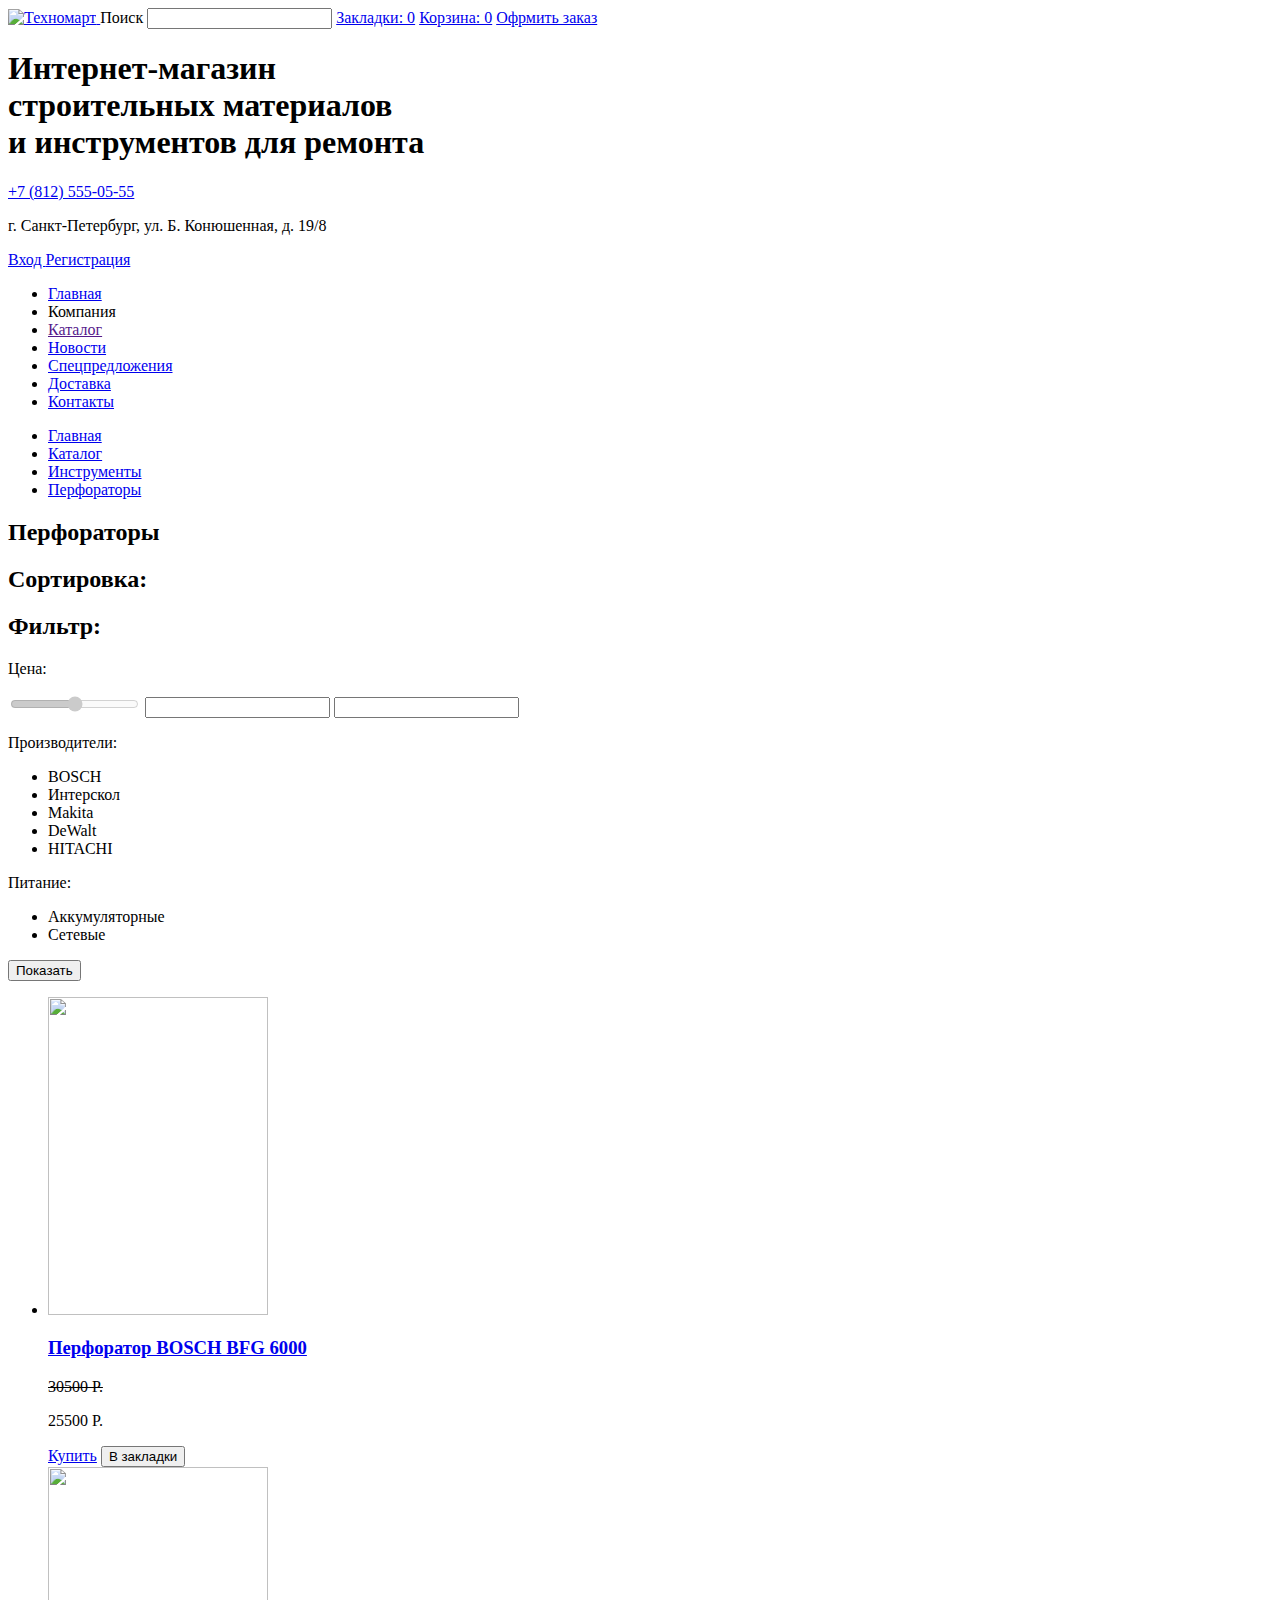
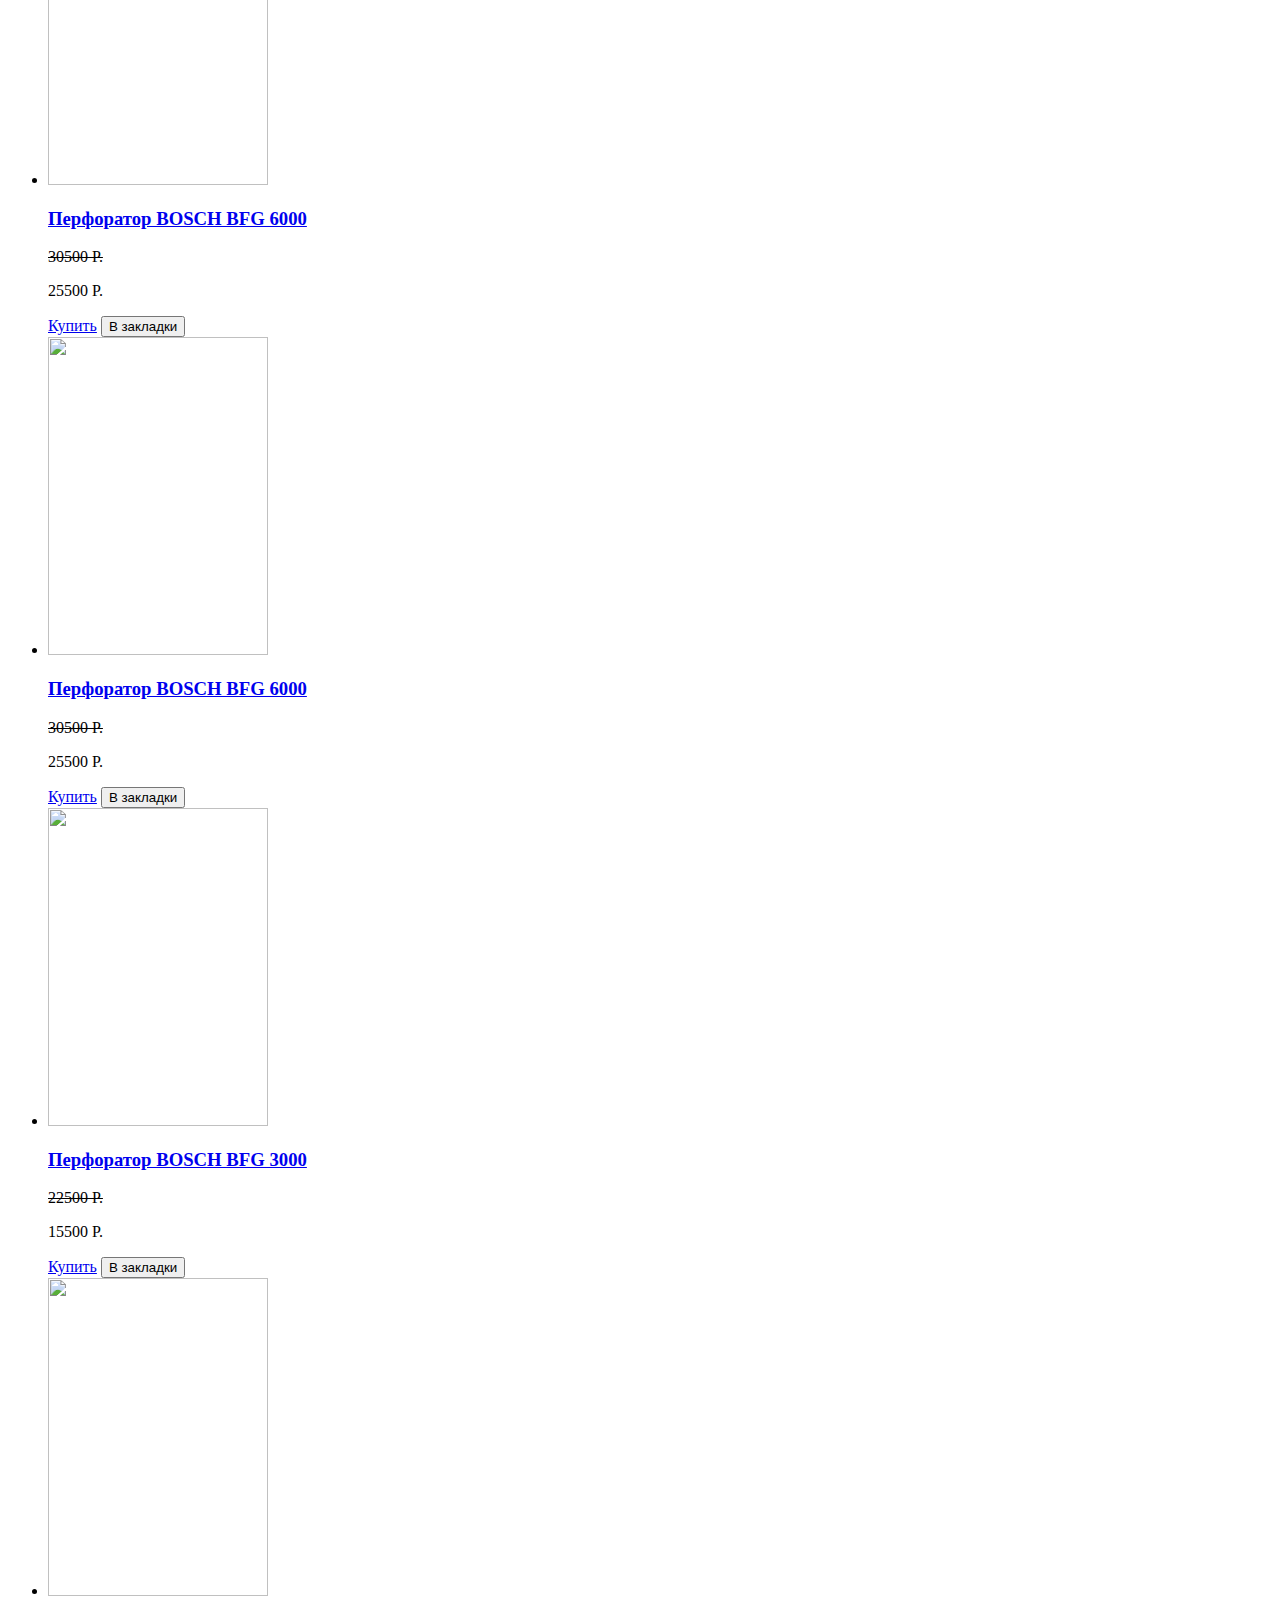
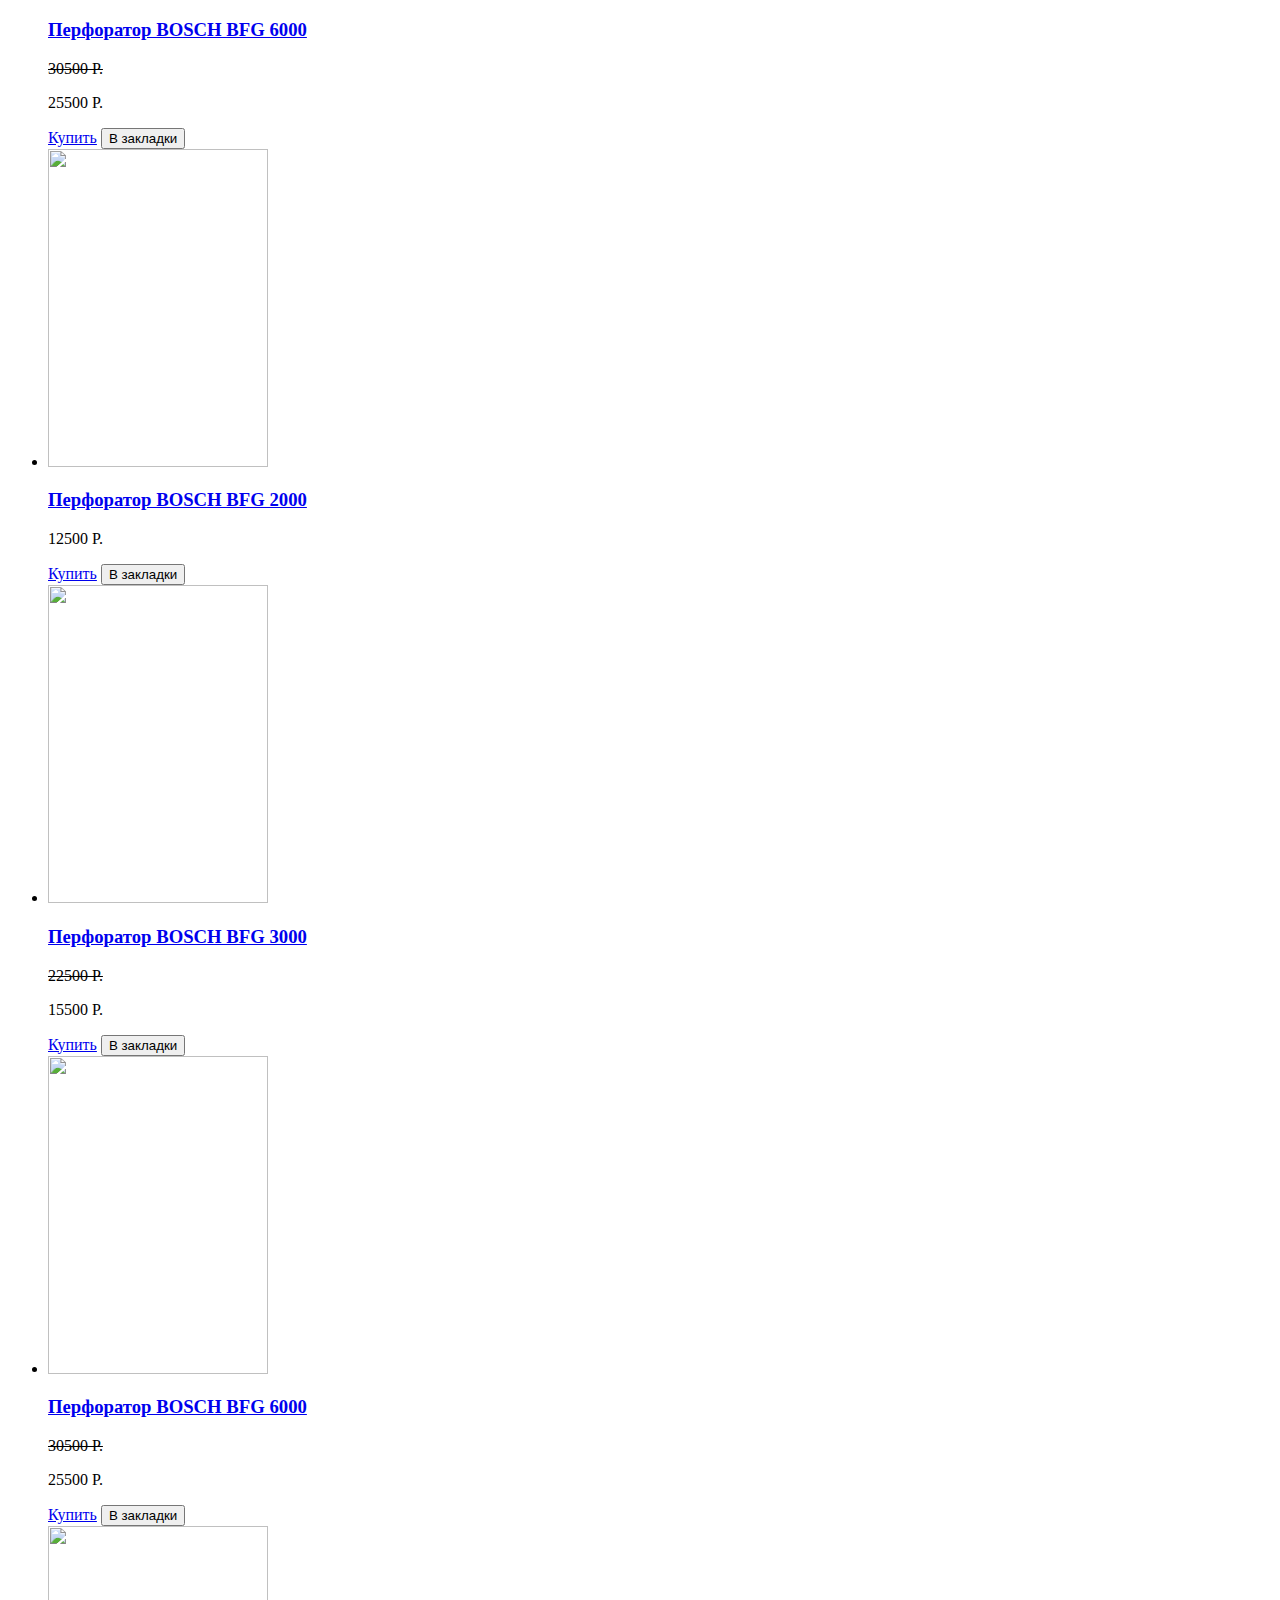
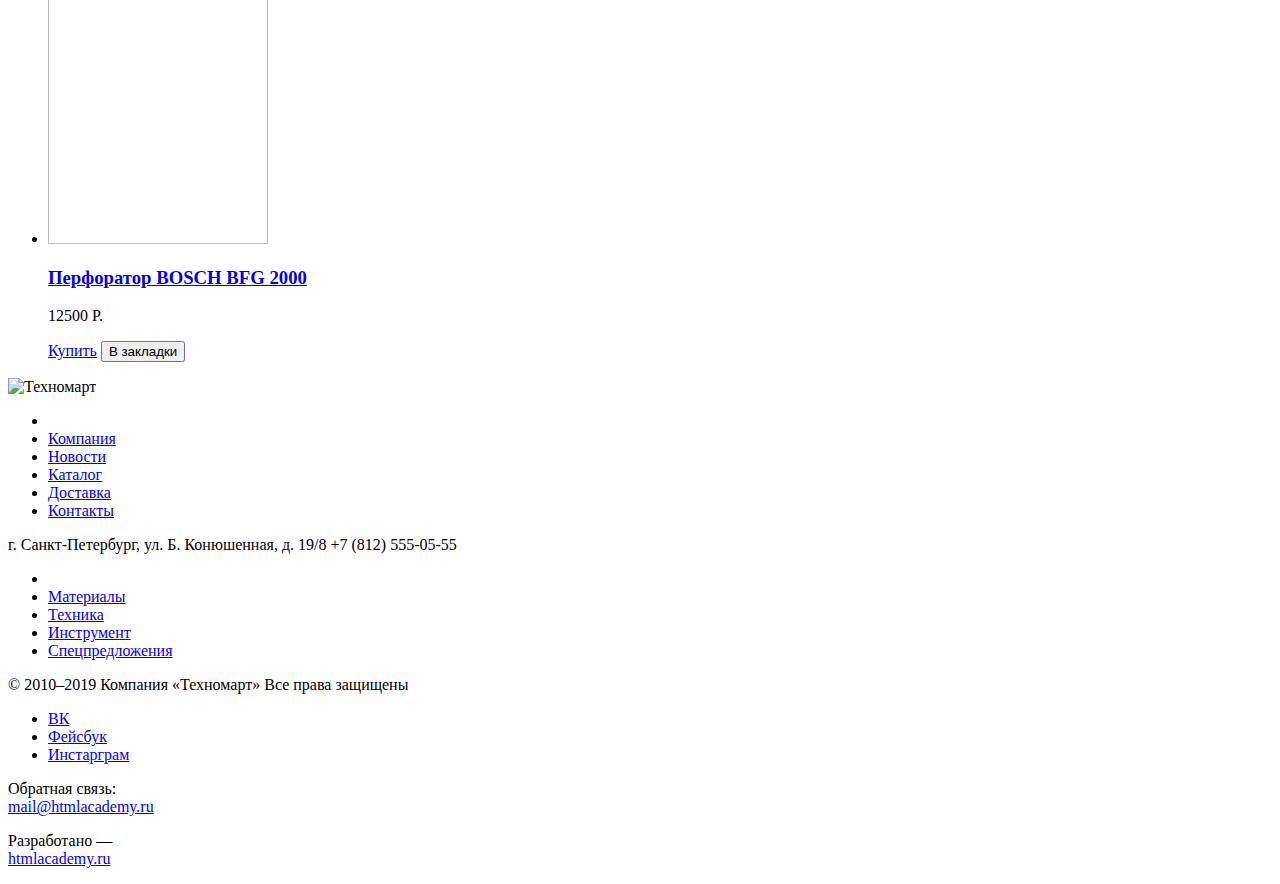
==== catalog.html @ bc6946d1 "Разметка+карта" ====
<!DOCTYPE html>
<html lang="ru">
<head>
  <meta charset="utf-8">
  <title>Техномарт</title>
</head>

<body>

<header>
  <div>
    <a href="index.html">
      <img src="" alt="Техномарт" width="220" height="47">
    </a>
    <label>
      <span>Поиск</span>
      <input type="search">
    </label>
    <a href="#nowhere">Закладки: 0</a>
    <a href="#nowhere">Корзина: 0</a>
    <a href="#nowhere">Офрмить заказ</a>
  </div>
  <div>
    <h1>Интернет-магазин <br>
      строительных материалов <br>
      и инструментов для ремонта</h1>
    <div>
      <a href="tel:+7(812)5550555">+7 (812) 555-05-55</a>
      <p>г. Санкт-Петербург, ул. Б. Конюшенная, д. 19/8</p>
    </div>
    <div>
      <a href="#nowhere"> Вход </a>
      <a href="#nowhere"> Регистрация </a>
    </div>
  </div>
  <nav>
    <ul>
      <li><a href="index.html"> Главная </a></li>
      <li><a> Компания </a></li>
      <li><a href=""> Каталог </a></li>
      <li><a href="#nowhere"> Новости </a></li>
      <li><a href="#nowhere"> Спецпредложения </a></li>
      <li><a href="#nowhere"> Доставка </a></li>
      <li><a href="#nowhere"> Контакты </a></li>
    </ul>
  </nav>
</header>

<main>
  <nav>
    <ul>
      <li><a href="index.html"> Главная </a></li> <!--значёк домика вместо слова главная-->
      <li><a href="index.html"> Каталог </a></li>
      <li><a href="index.html"> Инструменты </a></li>
      <li><a href="index.html"> Перфораторы </a></li>
    </ul>
  </nav>

  <div>
    <h2>Перфораторы</h2>
  </div>

</section>
  <h2>Сортировка:</h2>
</section>

</section>
  <h2>Фильтр:</h2>
    <p>Цена:</p>
    <div>
      <input type="range" disabled>
      <input type="text">
      <input type="text">
    </div>
    <p> Производители: </p>
    <ul>
      <li> BOSCH </li>
      <li> Интерскол </li>
      <li> Makita </li>
      <li> DeWalt </li>
      <li> HITACHI </li>
    </ul>

    <p> Питание: </p>
    <ul>
      <li> Аккумуляторные </li>
      <li> Сетевые </li>
    </ul>
    <button type="button">Показать</button>
</section>

  <section>
    <ul>
      <li>
        <article>
          <a href="#nowhere">
            <img src="" alt="" width="220" height="318">
          </a>
          <a href="#nowhere">
            <h3>Перфоратор BOSCH
              BFG 6000
            </h3>
          </a>
          <del>30500 Р.</del>
          <p>25500 Р.</p>
          <div>
            <a href="#nowhere">Купить</a>
            <button type="button">В закладки</button>
          </div>
        </article>
      </li>

      <li>
        <article>
          <a href="#nowhere">
            <img src="" alt="" width="220" height="318">
          </a>
          <a href="#nowhere">
            <h3>Перфоратор BOSCH
              BFG 6000
            </h3>
          </a>
          <del>30500 Р.</del>
          <p>25500 Р.</p>
          <div>
            <a href="#nowhere">Купить</a>
            <button type="button">В закладки</button>
          </div>
        </article>
      </li>

      <li>
        <article>
          <a href="#nowhere">
            <img src="" alt="" width="220" height="318">
          </a>
          <a href="#nowhere">
            <h3>Перфоратор BOSCH
              BFG 6000
            </h3>
          </a>
          <del>30500 Р.</del>
          <p>25500 Р.</p>
          <div>
            <a href="#nowhere">Купить</a>
            <button type="button">В закладки</button>
          </div>
        </article>
      </li>

      <li>
        <article>
          <a href="#nowhere">
            <img src="" alt="" width="220" height="318">
          </a>
          <a href="#nowhere">
            <h3>Перфоратор BOSCH
              BFG 3000
            </h3>
          </a>
          <del>22500 Р.</del>
          <p>15500 Р.</p>
          <div>
            <a href="#nowhere">Купить</a>
            <button type="button">В закладки</button>
          </div>
        </article>
      </li>

      <li>
        <article>
          <a href="#nowhere">
            <img src="" alt="" width="220" height="318">
          </a>
          <a href="#nowhere">
            <h3>Перфоратор BOSCH
              BFG 6000
            </h3>
          </a>
          <del>30500 Р.</del>
          <p>25500 Р.</p>
          <div>
            <a href="#nowhere">Купить</a>
            <button type="button">В закладки</button>
          </div>
        </article>
      </li>

      <li>
        <article>
          <a href="#nowhere">
            <img src="" alt="" width="220" height="318">
          </a>
          <a href="#nowhere">
            <h3>Перфоратор BOSCH
              BFG 2000
            </h3>
          </a>
          <del></del>
          <p>12500 Р.</p>
          <div>
            <a href="#nowhere">Купить</a>
            <button type="button">В закладки</button>
          </div>
        </article>
      </li>

      <li>
        <article>
          <a href="#nowhere">
            <img src="" alt="" width="220" height="318">
          </a>
          <a href="#nowhere">
            <h3>Перфоратор BOSCH
              BFG 3000
            </h3>
          </a>
          <del>22500 Р.</del>
          <p>15500 Р.</p>
          <div>
            <a href="#nowhere">Купить</a>
            <button type="button">В закладки</button>
          </div>
        </article>
      </li>

      <li>
        <article>
          <a href="#nowhere">
            <img src="" alt="" width="220" height="318">
          </a>
          <a href="#nowhere">
            <h3>Перфоратор BOSCH
              BFG 6000
            </h3>
          </a>
          <del>30500 Р.</del>
          <p>25500 Р.</p>
          <div>
            <a href="#nowhere">Купить</a>
            <button type="button">В закладки</button>
          </div>
        </article>
      </li>

      <li>
        <article>
          <a href="#nowhere">
            <img src="" alt="" width="220" height="318">
          </a>
          <a href="#nowhere">
            <h3>Перфоратор BOSCH
              BFG 2000
            </h3>
          </a>
          <del></del>
          <p>12500 Р.</p>
          <div>
            <a href="#nowhere">Купить</a>
            <button type="button">В закладки</button>
          </div>
        </article>
      </li>
    </ul>

</main>

<footer>
  <div>
    <div>
      <a>
        <img src="" alt="Техномарт" width="220" height="47">
      </a>
      <ul>
        <li>
          <li><a href="#nowhere"> Компания </a></li>
          <li><a href="#nowhere"> Новости </a></li>
          <li><a href="catalog.html"> Каталог </a></li>
          <li><a href="#nowhere"> Доставка </a></li>
          <li><a href="#nowhere"> Контакты </a></li>
        </li>
      </ul>
    </div>
    <div>
      <p>
        г. Санкт-Петербург, ул. Б. Конюшенная, д. 19/8
        +7 (812) 555-05-55
      </p>
      <ul>
        <li>
          <li><a href="#nowhere"> Материалы </a></li>
          <li><a href="#nowhere"> Техника </a></li>
          <li><a href="#nowhere"> Инструмент </a></li>
          <li><a href="#nowhere"> Спецпредложения </a></li>
        </li>
      </ul>
    </div>
  </div>
  <div>
    <p>
      © 2010–2019 Компания «Техномарт»
      Все права защищены
    </p>
    <ul>
      <li>
        <a href="#nowhere" aria-label="ВК"> ВК </a>
      </li>
      <li>
        <a href="#nowhere" aria-label="Фейсбук"> Фейсбук </a>
      </li>
      <li>
        <a href="#nowhere" aria-label="Инстарграм"> Инстарграм </a>
      </li>
    </ul>
    <p>
      Обратная связь:<br>
      <a href="mailto:mail@htmlacademy.ru"> mail@htmlacademy.ru</a>
    </p>
    <p>
      Разработано — <br>
      <a href="htmlacademy.ru"> htmlacademy.ru </a>
    </p>
  </div>
</footer>

</body>

</html>
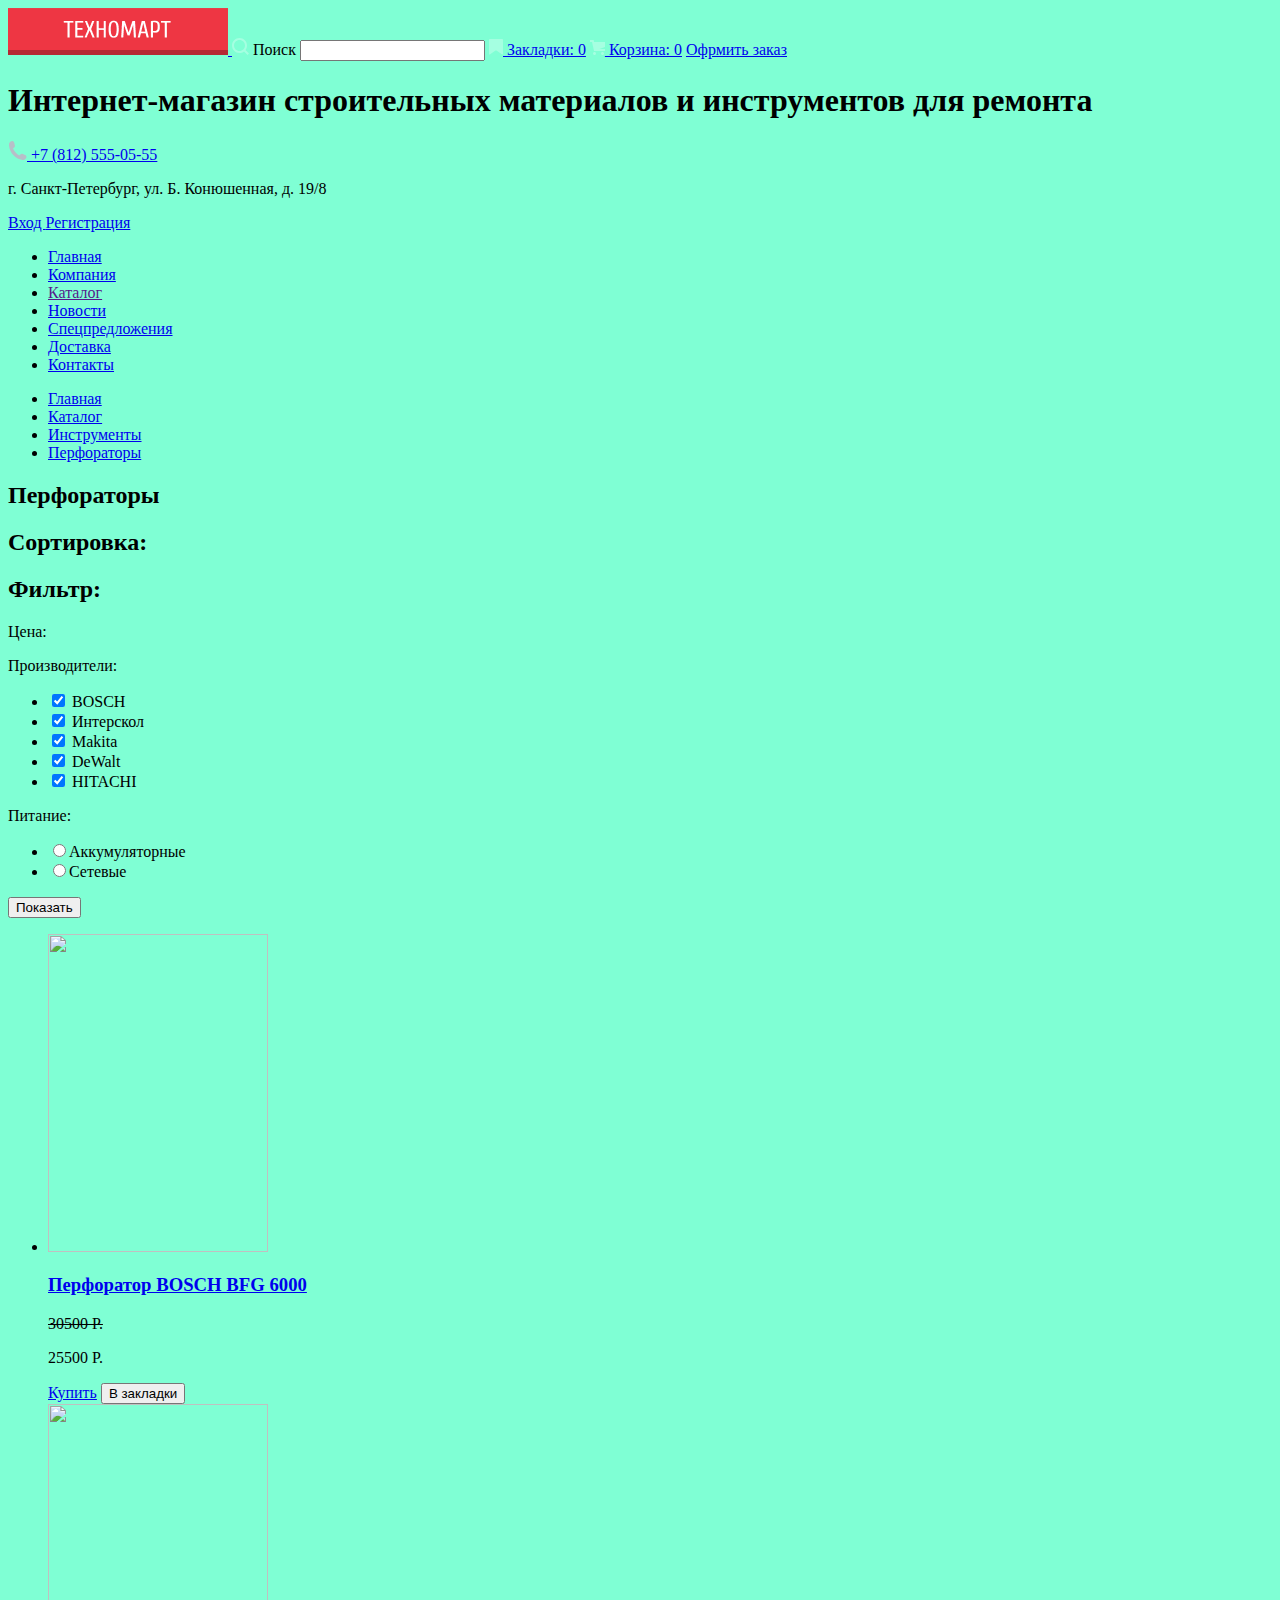
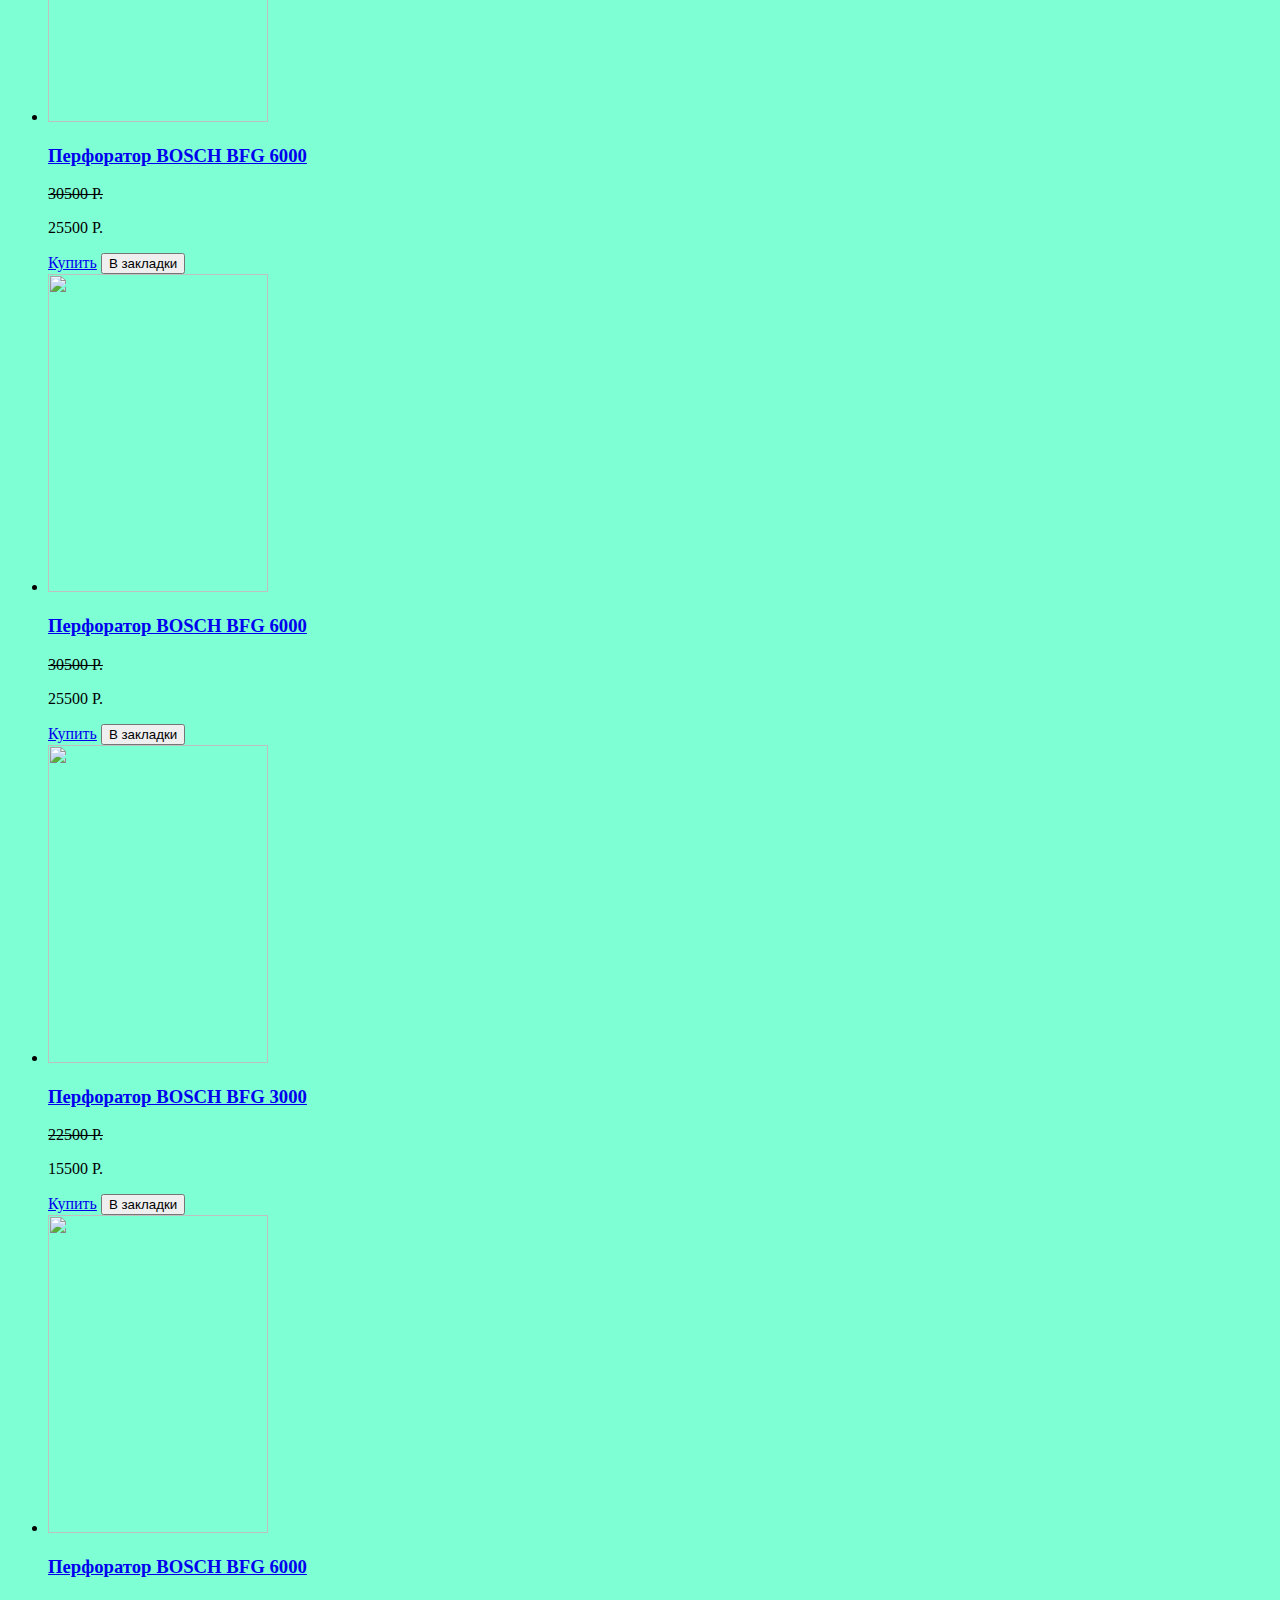
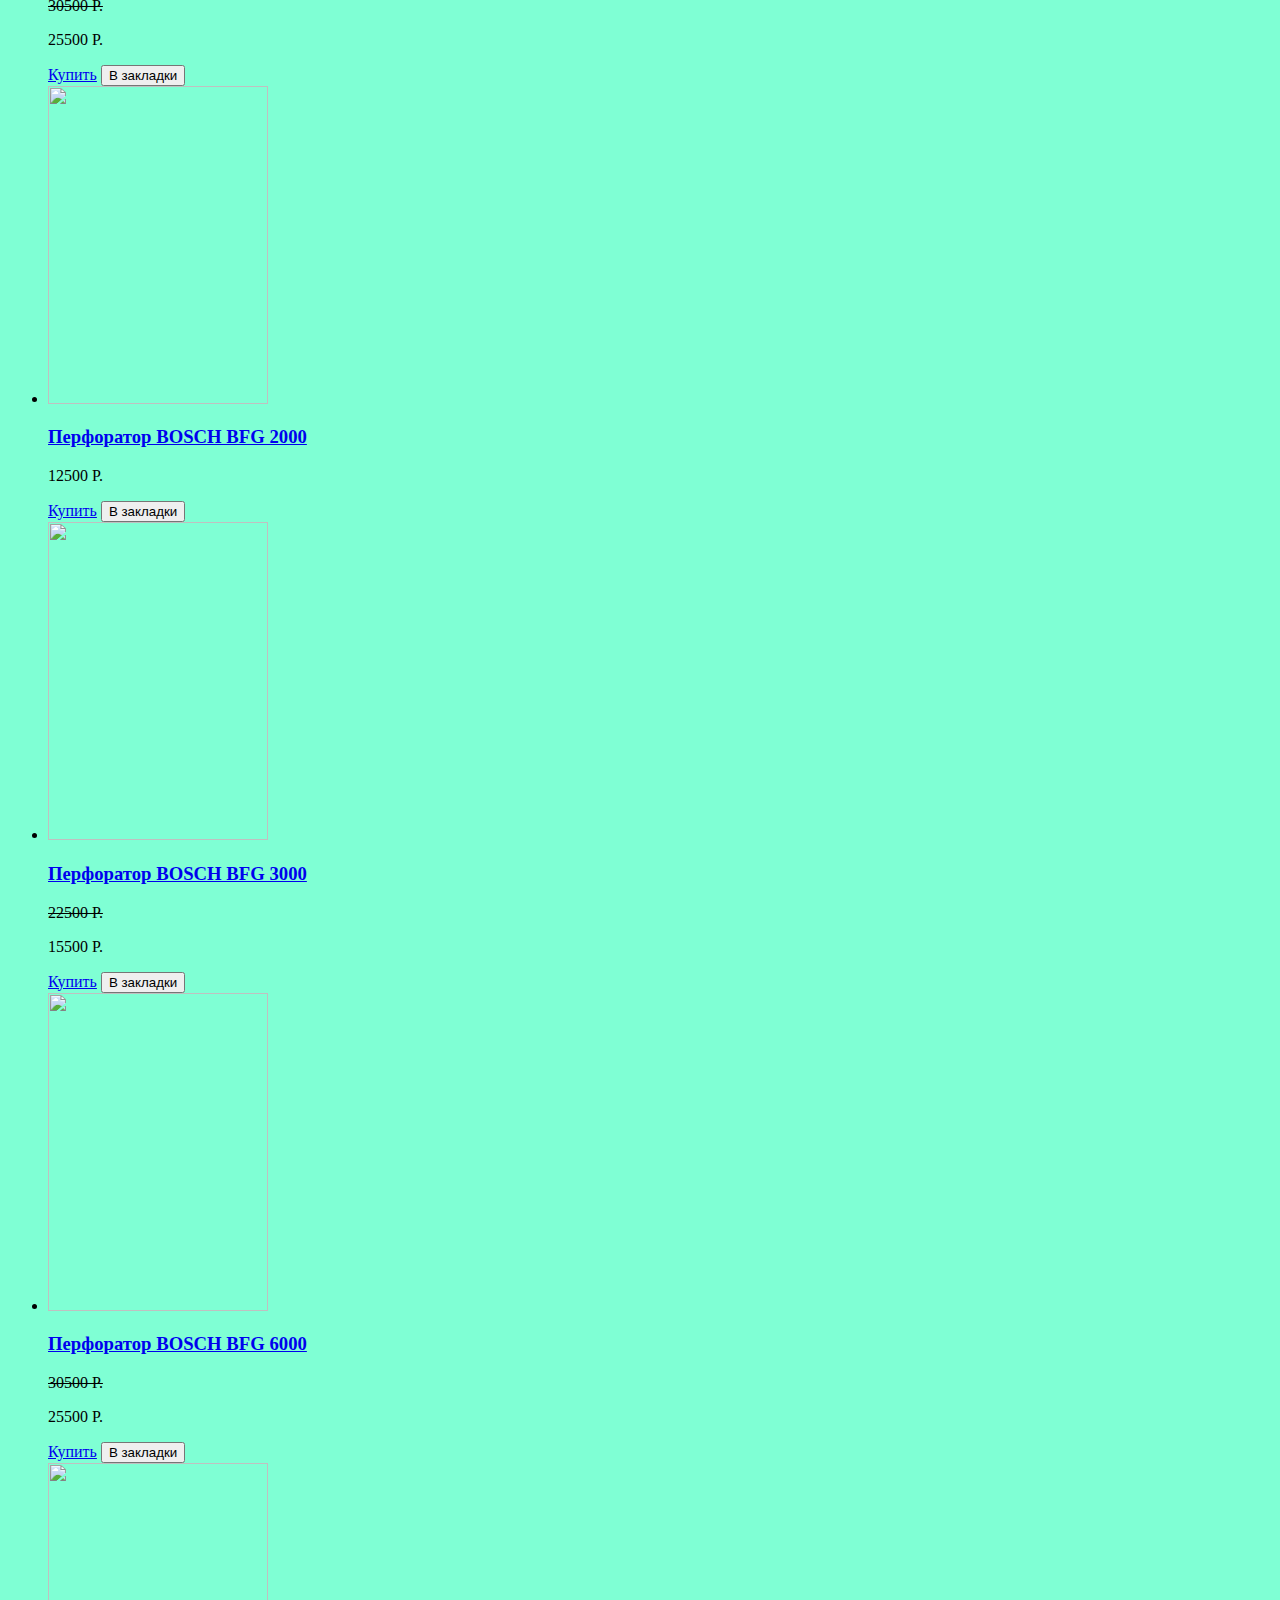
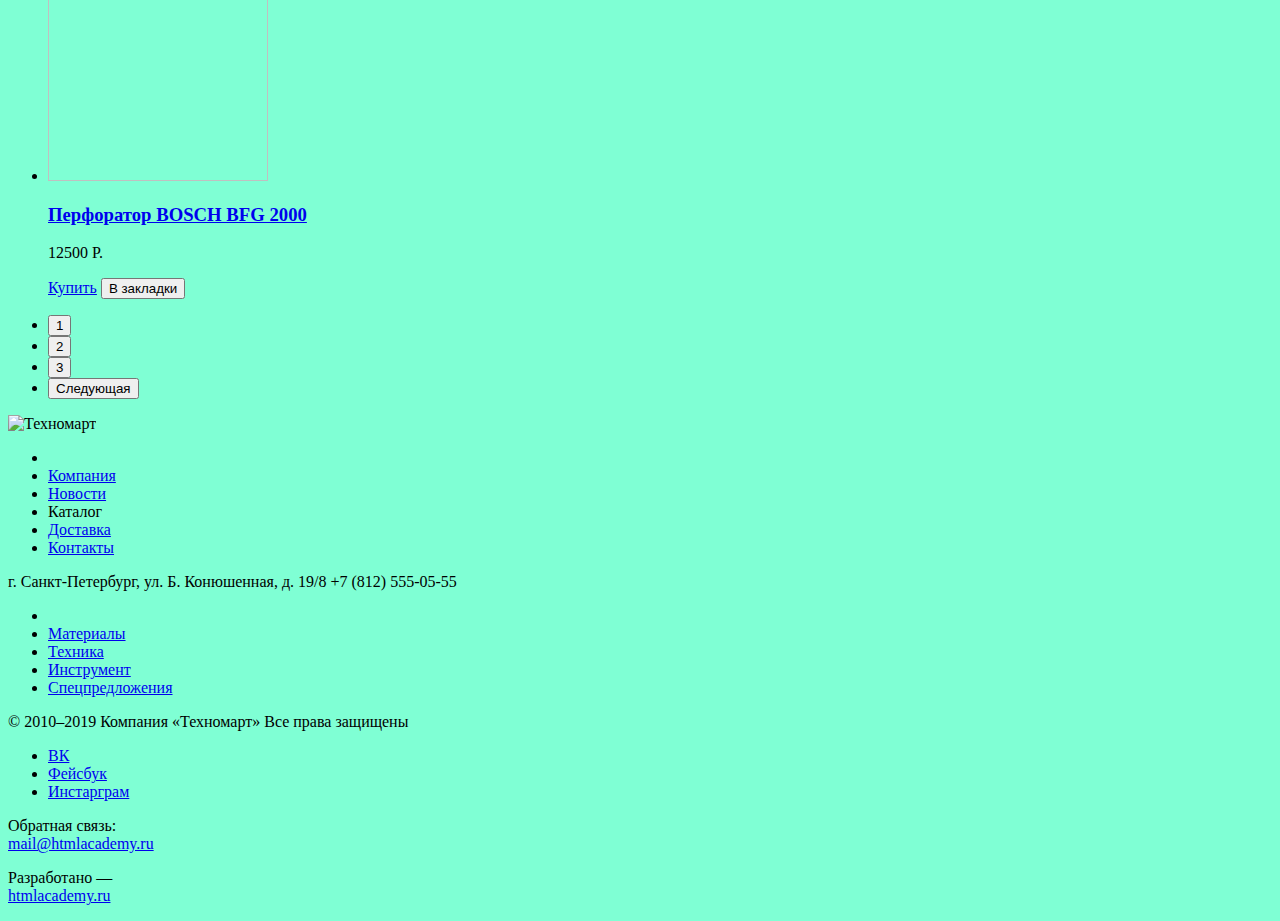
==== commit f759c818: "Главная картинки" ====
--- a/catalog.html
+++ b/catalog.html
@@ -5,43 +5,45 @@
   <title>Техномарт</title>
 </head>
 
-<body>
+<body style="background: aquamarine">
 
 <header>
   <div>
     <a href="index.html">
-      <img src="" alt="Техномарт" width="220" height="47">
+      <img src="img\Logo.png" alt="Техномарт" width="220" height="47">
     </a>
     <label>
+      <img src="img\icon-search.svg" width="17" height="17">
       <span>Поиск</span>
       <input type="search">
     </label>
-    <a href="#nowhere">Закладки: 0</a>
-    <a href="#nowhere">Корзина: 0</a>
+    <a href="#nowhere"> <img src="img\icon-bookmark.svg"> Закладки: 0</a>
+    <a href="#nowhere"> <img src="img\icon-cart.svg"> Корзина: 0</a>
     <a href="#nowhere">Офрмить заказ</a>
   </div>
   <div>
-    <h1>Интернет-магазин <br>
-      строительных материалов <br>
+    <h1>Интернет-магазин
+      строительных материалов
       и инструментов для ремонта</h1>
     <div>
-      <a href="tel:+7(812)5550555">+7 (812) 555-05-55</a>
+      <a href="tel:+7(812)5550555"> <img src="img\icon-phone.svg"> +7 (812) 555-05-55</a>
       <p>г. Санкт-Петербург, ул. Б. Конюшенная, д. 19/8</p>
     </div>
     <div>
-      <a href="#nowhere"> Вход </a>
-      <a href="#nowhere"> Регистрация </a>
+      <a href="#nowhere"> <div style="background-image: url(data:img/icon-login.svg);)"> </div>
+        <!-- <img src="img\icon-login.svg"> --> Вход </a>
+      <a href="#nowhere">Регистрация</a>
     </div>
   </div>
   <nav>
     <ul>
-      <li><a href="index.html"> Главная </a></li>
-      <li><a> Компания </a></li>
-      <li><a href=""> Каталог </a></li>
-      <li><a href="#nowhere"> Новости </a></li>
-      <li><a href="#nowhere"> Спецпредложения </a></li>
-      <li><a href="#nowhere"> Доставка </a></li>
-      <li><a href="#nowhere"> Контакты </a></li>
+      <li><a href="index.html">Главная</a></li>
+      <li><a href="#nowhere">Компания</a></li>
+      <li><a href="">Каталог</a></li>
+      <li><a href="#nowhere">Новости</a></li>
+      <li><a href="#nowhere">Спецпредложения</a></li>
+      <li><a href="#nowhere">Доставка</a></li>
+      <li><a href="#nowhere">Контакты</a></li>
     </ul>
   </nav>
 </header>
@@ -49,10 +51,10 @@
 <main>
   <nav>
     <ul>
-      <li><a href="index.html"> Главная </a></li> <!--значёк домика вместо слова главная-->
-      <li><a href="index.html"> Каталог </a></li>
-      <li><a href="index.html"> Инструменты </a></li>
-      <li><a href="index.html"> Перфораторы </a></li>
+      <li><a href="index.html">Главная</a></li> <!--значёк домика вместо слова главная-->
+      <li><a href="index.html">Каталог</a></li>
+      <li><a href="index.html">Инструменты</a></li>
+      <li><a href="index.html">Перфораторы</a></li>
     </ul>
   </nav>
 
@@ -60,34 +62,44 @@
     <h2>Перфораторы</h2>
   </div>
 
+<section>
+  <h2>Сортировка: <!-- Тут будет форма для сортировки --></h2>
 </section>
-  <h2>Сортировка:</h2>
-</section>
-
-</section>
+
+<aside>
+  <form>
   <h2>Фильтр:</h2>
     <p>Цена:</p>
     <div>
-      <input type="range" disabled>
-      <input type="text">
-      <input type="text">
-    </div>
-    <p> Производители: </p>
-    <ul>
-      <li> BOSCH </li>
-      <li> Интерскол </li>
-      <li> Makita </li>
-      <li> DeWalt </li>
-      <li> HITACHI </li>
-    </ul>
-
-    <p> Питание: </p>
-    <ul>
-      <li> Аккумуляторные </li>
-      <li> Сетевые </li>
-    </ul>
-    <button type="button">Показать</button>
-</section>
+     <!-- Тут будет шкала выбора цены -->
+    </div>
+    <p>Производители:</p>
+    <ul>
+      <li>
+        <input type="checkbox" checked>
+        BOSCH</li>
+      <li>
+        <input type="checkbox" checked>
+        Интерскол</li>
+      <li>
+        <input type="checkbox" checked>
+        Makita</li>
+      <li>
+        <input type="checkbox" checked>
+        DeWalt</li>
+      <li>
+        <input type="checkbox" checked>
+        HITACHI</li>
+    </ul>
+
+    <p>Питание:</p>
+    <ul>
+      <li> <input type="radio">Аккумуляторные</li>
+      <li> <input type="radio">Сетевые</li>
+    </ul>
+    <input type="submit" value="Показать" />
+  </form>
+</aside>
 
   <section>
     <ul>
@@ -262,7 +274,15 @@
         </article>
       </li>
     </ul>
-
+    </section>
+  <div>
+    <ul>
+      <li> <button type="button">1</button> </li>
+      <li> <button type="button">2</button> </li>
+      <li> <button type="button">3</button> </li>
+      <li> <button type="button">Следующая</button> </li>
+    </ul>
+  </div>
 </main>
 
 <footer>
@@ -273,11 +293,11 @@
       </a>
       <ul>
         <li>
-          <li><a href="#nowhere"> Компания </a></li>
-          <li><a href="#nowhere"> Новости </a></li>
-          <li><a href="catalog.html"> Каталог </a></li>
-          <li><a href="#nowhere"> Доставка </a></li>
-          <li><a href="#nowhere"> Контакты </a></li>
+          <li><a href="#nowhere">Компания</a></li>
+          <li><a href="#nowhere">Новости</a></li>
+          <li><a>Каталог</a></li>
+          <li><a href="#nowhere">Доставка</a></li>
+          <li><a href="#nowhere">Контакты</a></li>
         </li>
       </ul>
     </div>
@@ -288,10 +308,10 @@
       </p>
       <ul>
         <li>
-          <li><a href="#nowhere"> Материалы </a></li>
-          <li><a href="#nowhere"> Техника </a></li>
-          <li><a href="#nowhere"> Инструмент </a></li>
-          <li><a href="#nowhere"> Спецпредложения </a></li>
+          <li><a href="#nowhere">Материалы</a></li>
+          <li><a href="#nowhere">Техника</a></li>
+          <li><a href="#nowhere">Инструмент</a></li>
+          <li><a href="#nowhere">Спецпредложения</a></li>
         </li>
       </ul>
     </div>
@@ -303,22 +323,22 @@
     </p>
     <ul>
       <li>
-        <a href="#nowhere" aria-label="ВК"> ВК </a>
-      </li>
-      <li>
-        <a href="#nowhere" aria-label="Фейсбук"> Фейсбук </a>
-      </li>
-      <li>
-        <a href="#nowhere" aria-label="Инстарграм"> Инстарграм </a>
+        <a href="#nowhere" aria-label="ВК">ВК</a>
+      </li>
+      <li>
+        <a href="#nowhere" aria-label="Фейсбук">Фейсбук</a>
+      </li>
+      <li>
+        <a href="#nowhere" aria-label="Инстарграм">Инстарграм</a>
       </li>
     </ul>
     <p>
       Обратная связь:<br>
-      <a href="mailto:mail@htmlacademy.ru"> mail@htmlacademy.ru</a>
+      <a href="mailto:mail@htmlacademy.ru">mail@htmlacademy.ru</a>
     </p>
     <p>
       Разработано — <br>
-      <a href="htmlacademy.ru"> htmlacademy.ru </a>
+      <a href="htmlacademy.ru">htmlacademy.ru</a>
     </p>
   </div>
 </footer>
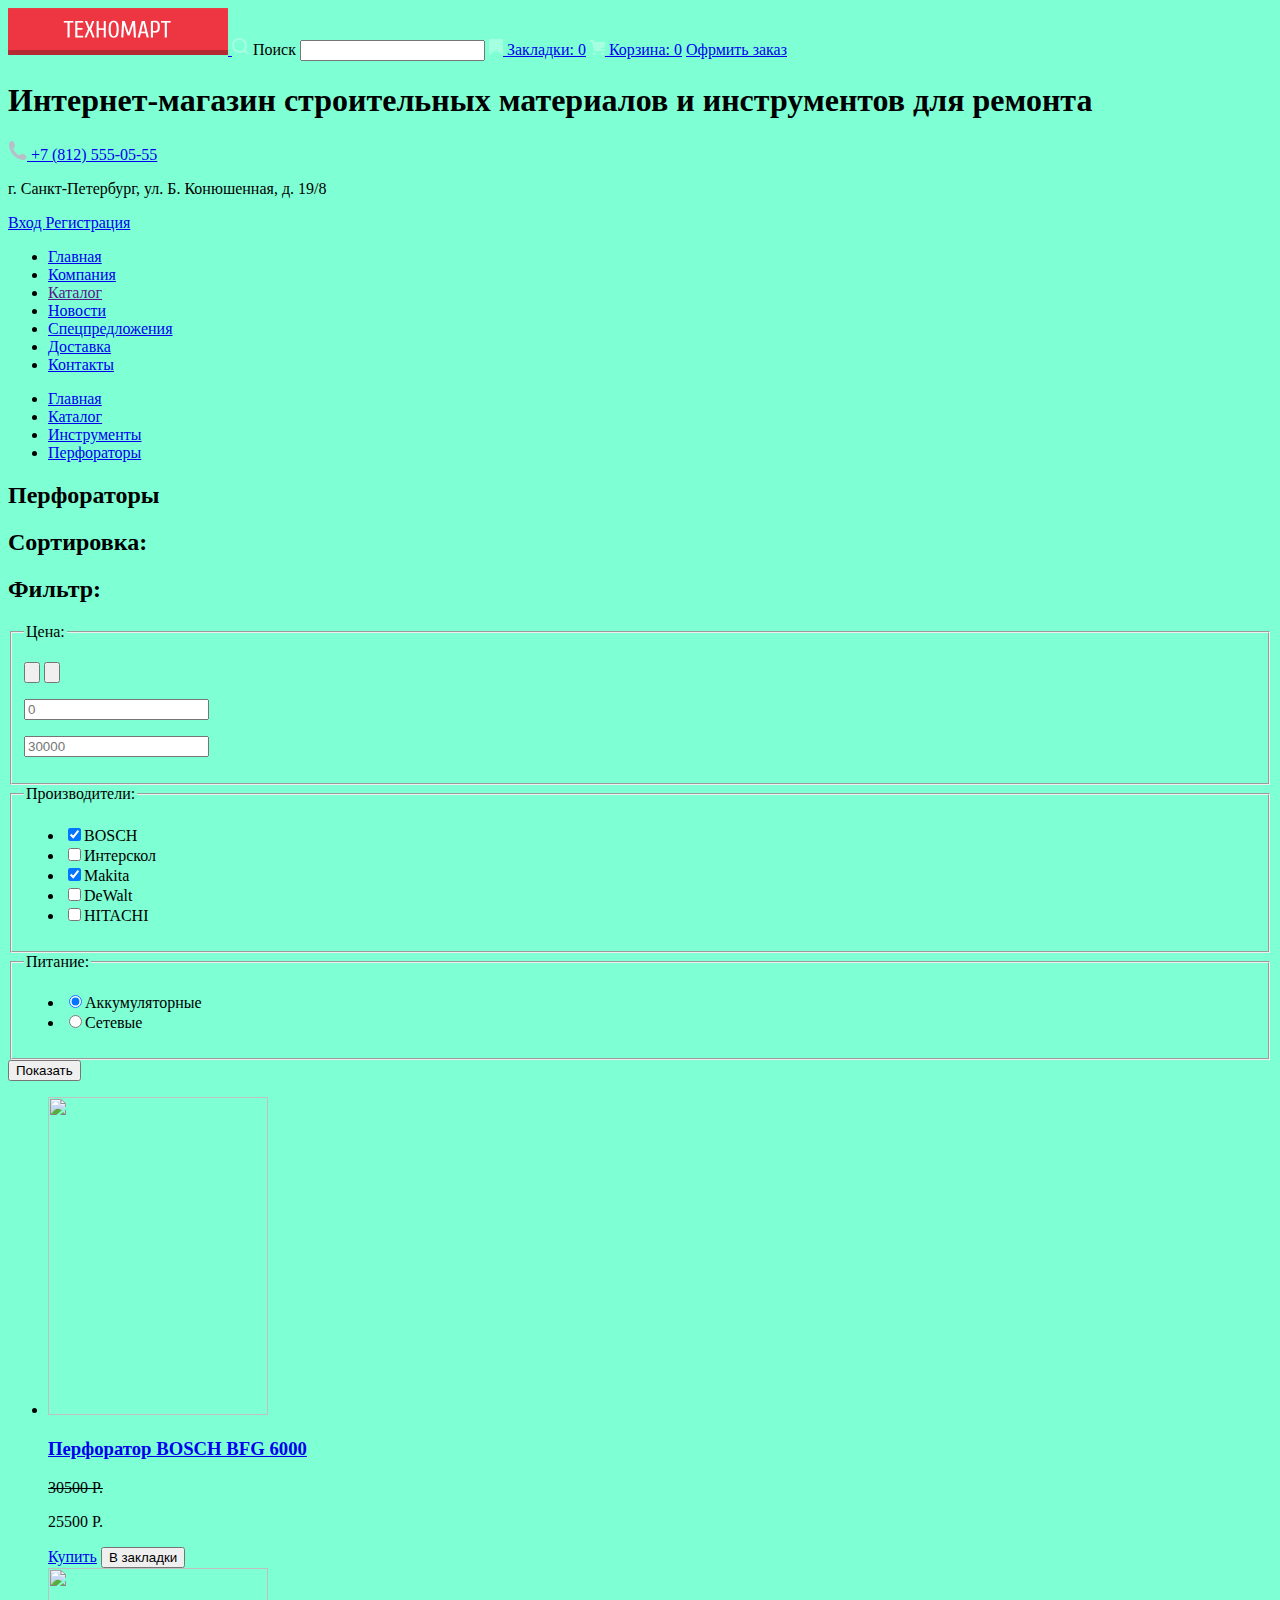
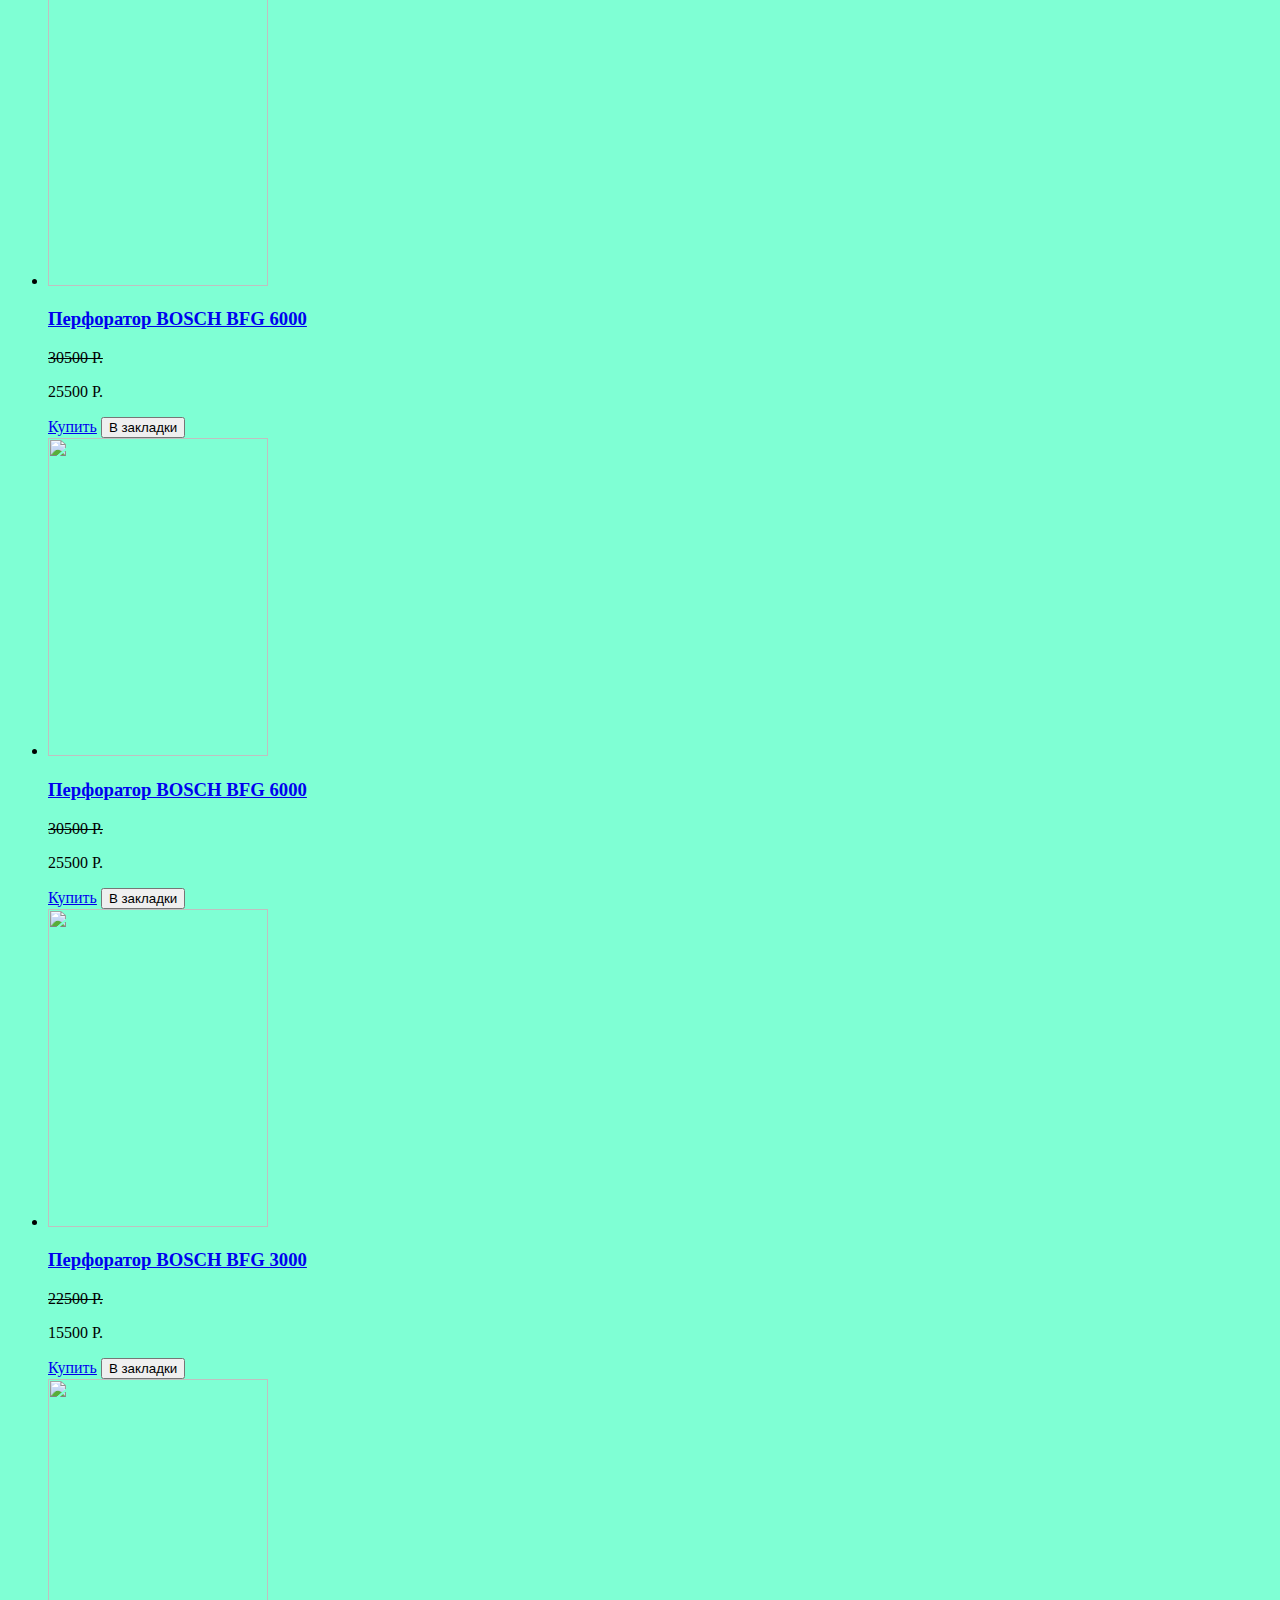
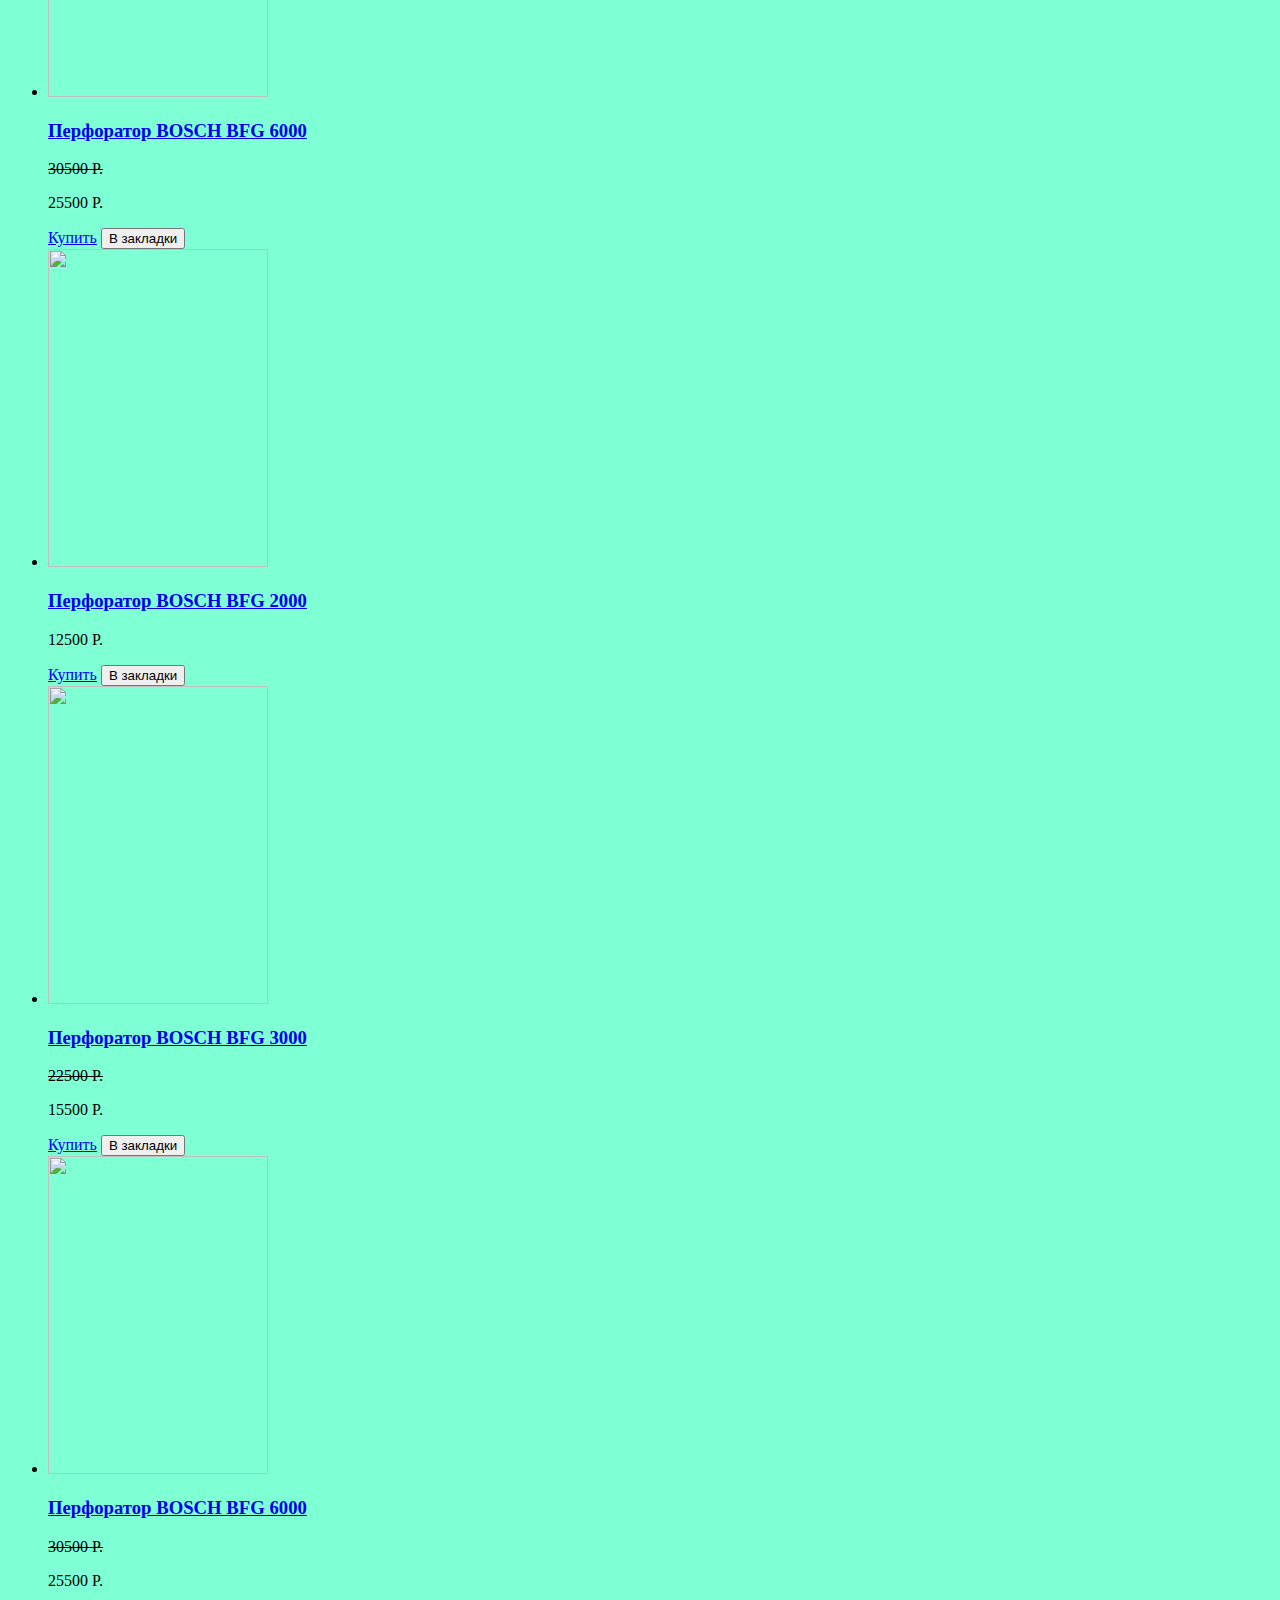
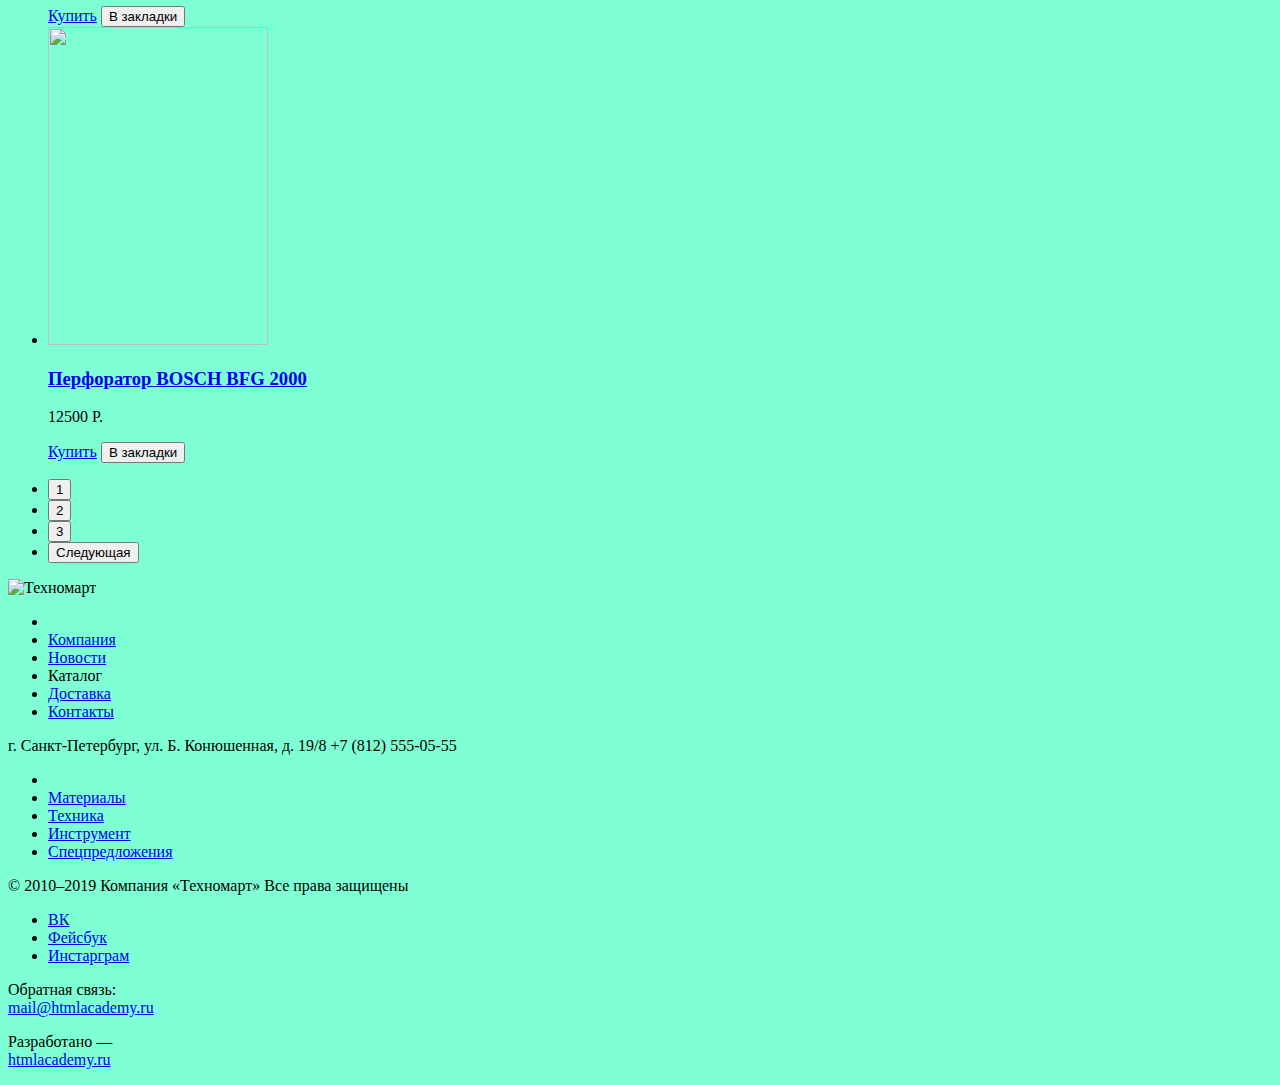
==== commit 284c3035: "Филтрация+Карта-код" ====
--- a/catalog.html
+++ b/catalog.html
@@ -67,36 +67,49 @@
 </section>
 
 <aside>
-  <form>
   <h2>Фильтр:</h2>
-    <p>Цена:</p>
-    <div>
-     <!-- Тут будет шкала выбора цены -->
-    </div>
-    <p>Производители:</p>
-    <ul>
-      <li>
-        <input type="checkbox" checked>
-        BOSCH</li>
-      <li>
-        <input type="checkbox" checked>
-        Интерскол</li>
-      <li>
-        <input type="checkbox" checked>
-        Makita</li>
-      <li>
-        <input type="checkbox" checked>
-        DeWalt</li>
-      <li>
-        <input type="checkbox" checked>
-        HITACHI</li>
-    </ul>
-
-    <p>Питание:</p>
-    <ul>
-      <li> <input type="radio">Аккумуляторные</li>
-      <li> <input type="radio">Сетевые</li>
-    </ul>
+  <form action="https://eco.htmlacademy.ru" method="post">
+    <fieldset>
+      <legend>
+        Цена:
+      </legend>
+      <p>
+        <!-- Тут будет шкала выбора цены -->
+        <label> <input type="button" placeholder="0"></label>
+        <label> <input type="button" placeholder="30000"></label>
+      </p>
+      <p>
+        <label> <input type="text" placeholder="0"></label>
+      </p>
+      <p>
+        <label> <input type="text" placeholder="30000"></label>
+      </p>
+    </fieldset>
+
+    <fieldset>
+    <legend>Производители:</legend>
+    <ul>
+      <li>
+        <label> <input type="checkbox" name="Bosh" checked>BOSCH</label></li>
+      <li>
+        <label><input type="checkbox" name="Интерскол">Интерскол</label></li>
+      <li>
+        <label><input type="checkbox" name="Makita" checked>Makita</label></li>
+      <li>
+        <label><input type="checkbox" name="DeWalt">DeWalt</label></li>
+      <li>
+        <label><input type="checkbox" name="HITACHI">HITACHI</label></li>
+    </fieldset>
+
+    <fieldset>
+      <legend>Питание:</legend>
+      <ul>
+        <li>
+          <label><input type="radio" name="Аккумуляторные" checked>Аккумуляторные</label></li>
+        <li>
+          <label><input type="radio" name="Сетевые">Сетевые</label></li>
+      </ul>
+    </fieldset>
     <input type="submit" value="Показать" />
   </form>
 </aside>
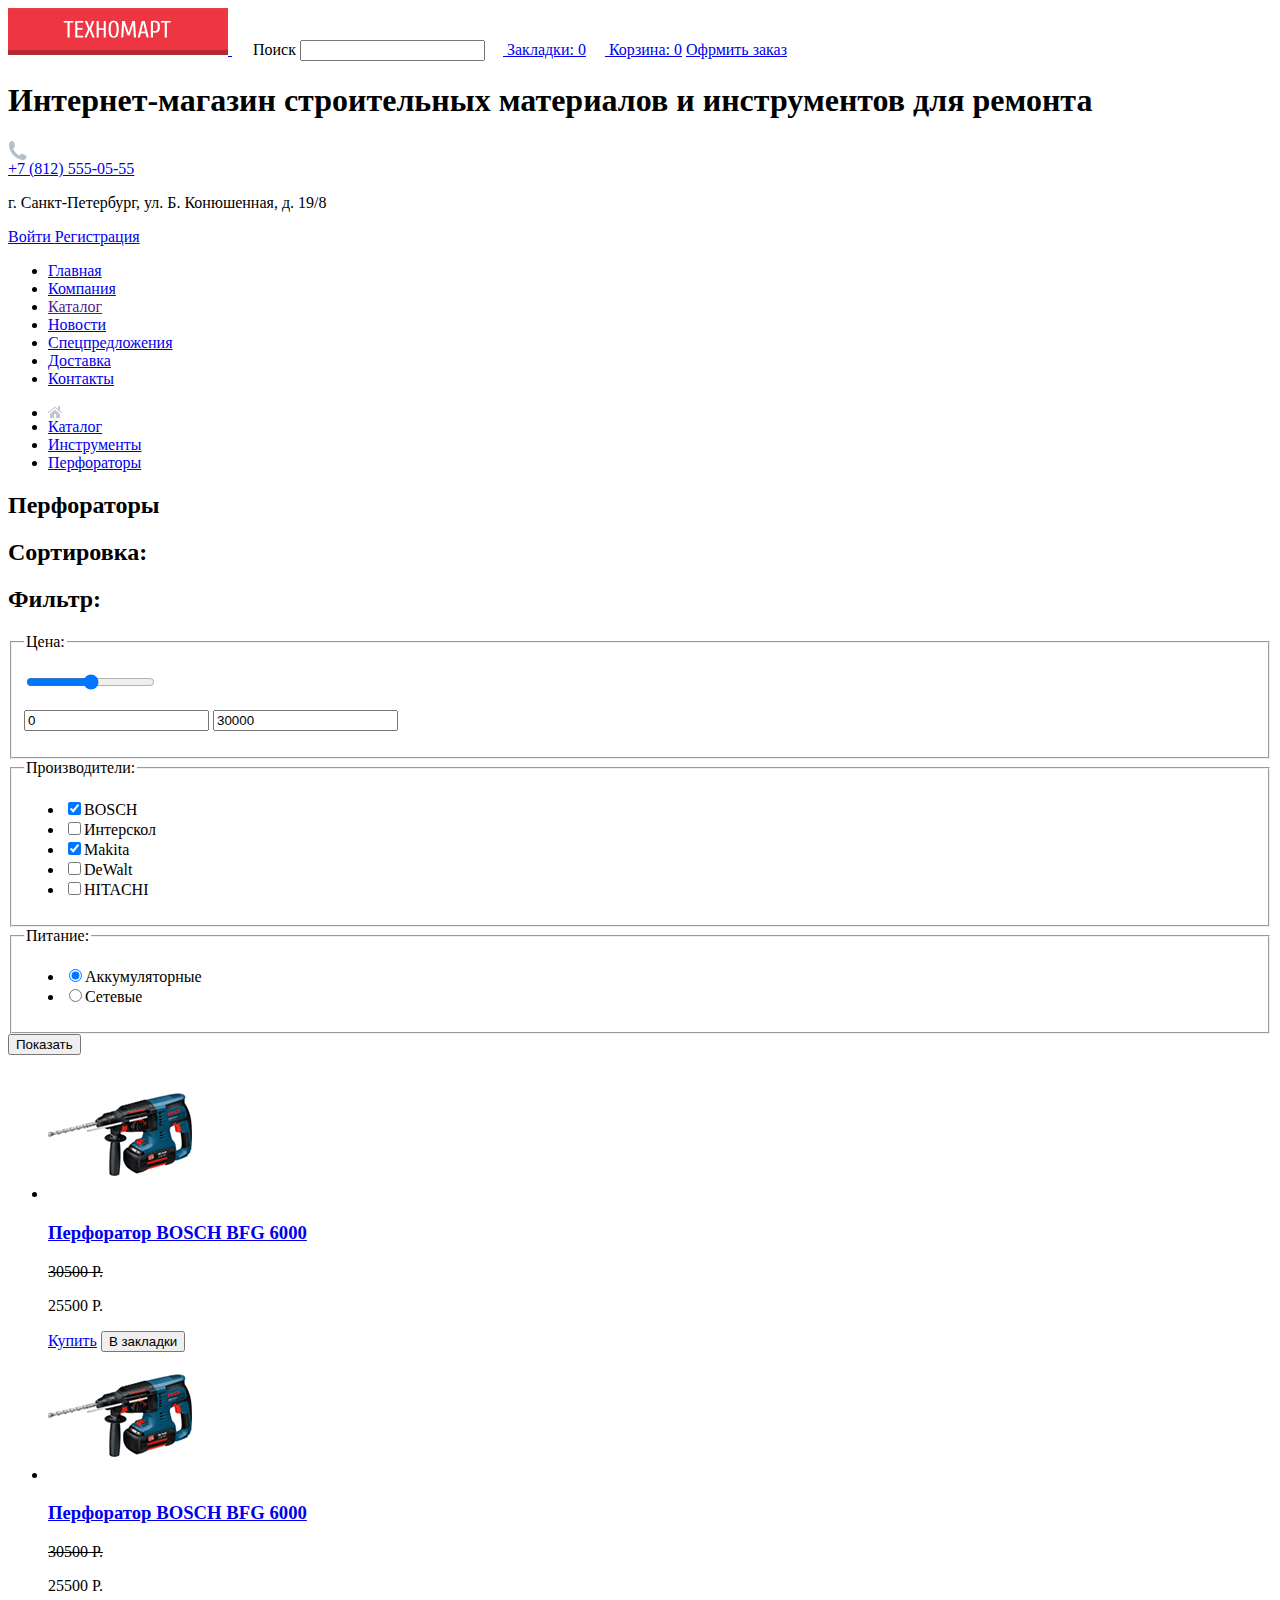
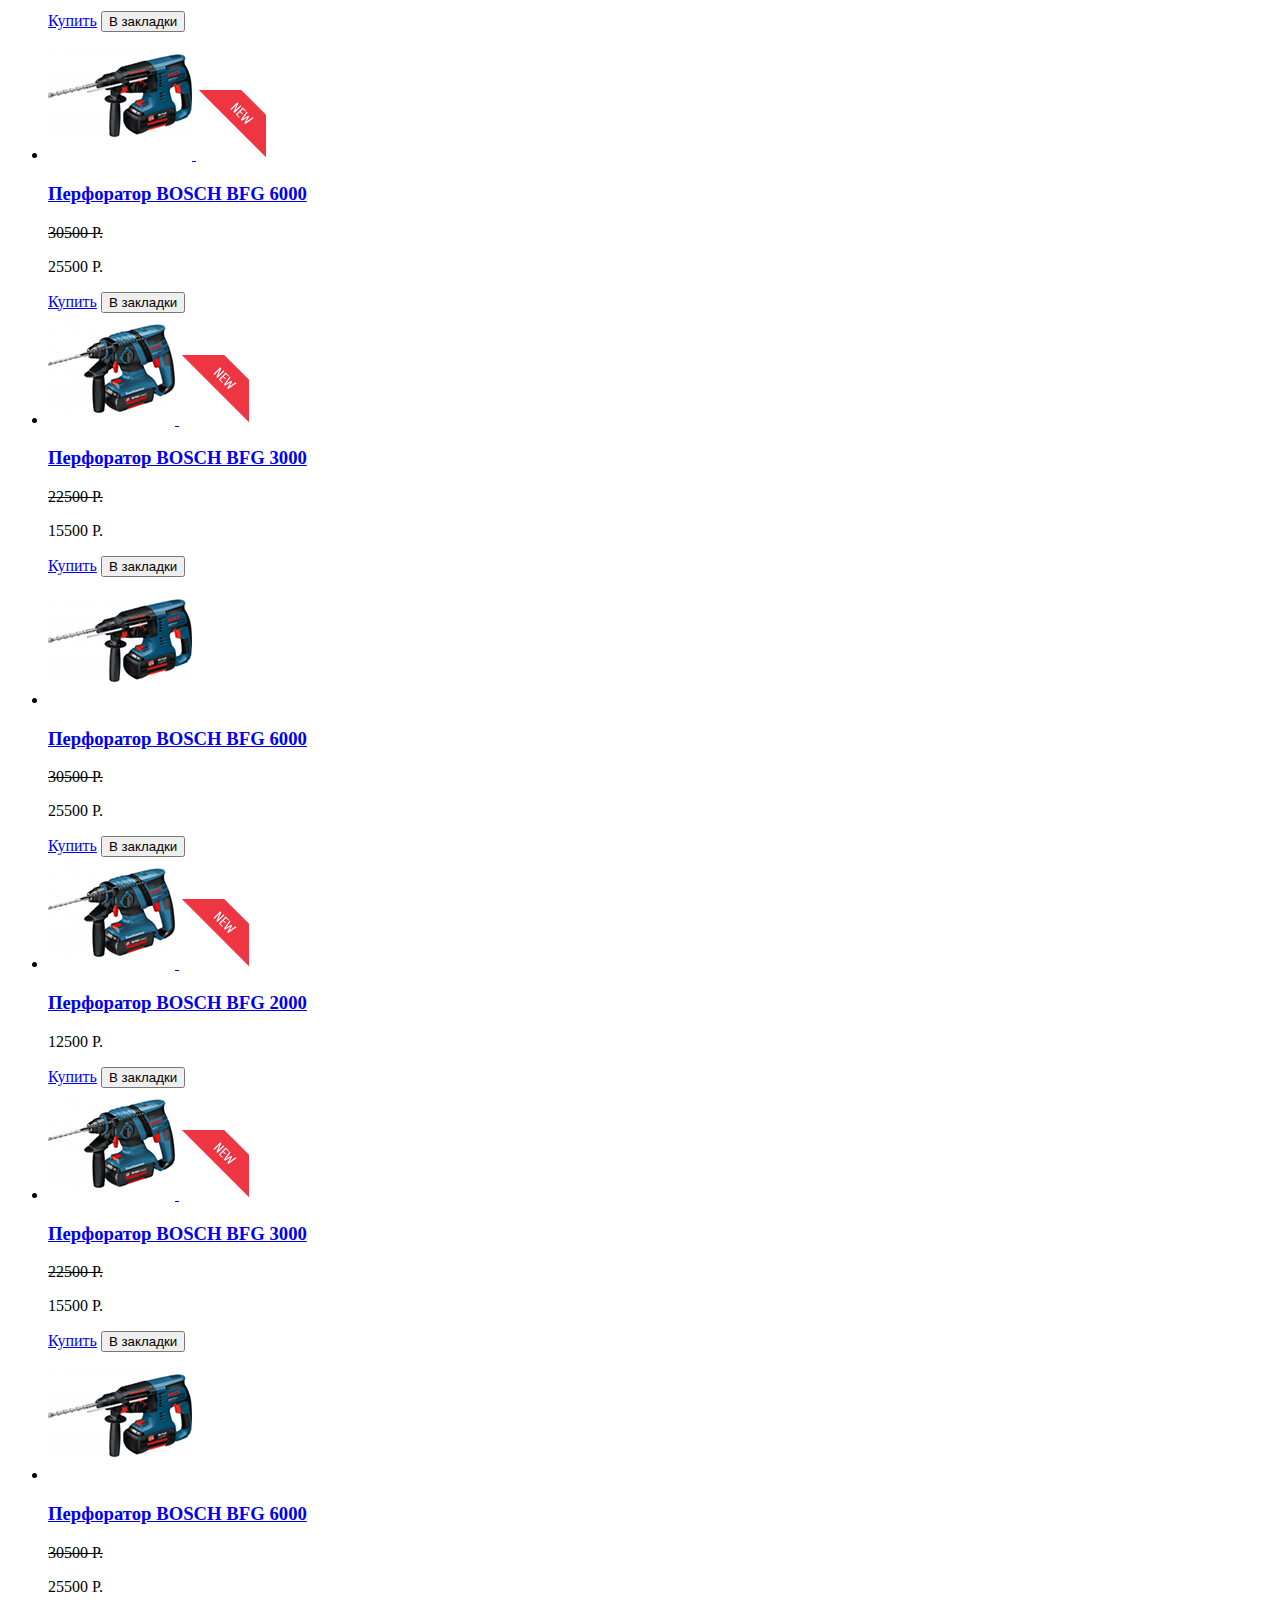
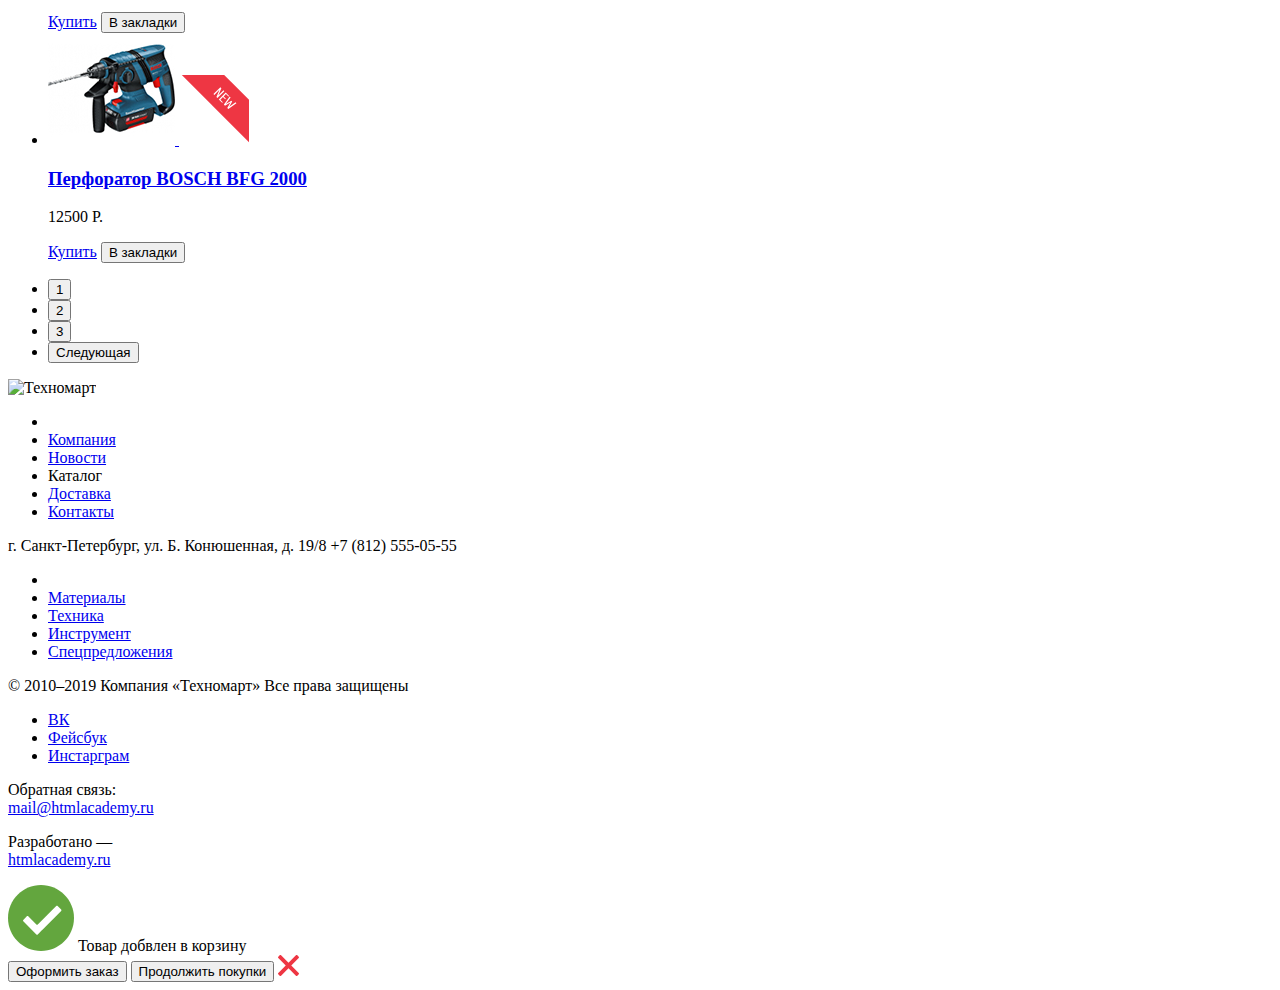
==== commit 073cacb7: "Дополнил popup+тест CSS" ====
--- a/catalog.html
+++ b/catalog.html
@@ -5,7 +5,7 @@
   <title>Техномарт</title>
 </head>
 
-<body style="background: aquamarine">
+<body>
 
 <header>
   <div>
@@ -26,12 +26,17 @@
       строительных материалов
       и инструментов для ремонта</h1>
     <div>
-      <a href="tel:+7(812)5550555"> <img src="img\icon-phone.svg"> +7 (812) 555-05-55</a>
+      <a href="tel:+7(812)5550555">
+        <div style="background-image: url(img/icon-phone.svg); width: 19px; height: 19px; background-repeat: no-repeat"></div>
+        <div>+7 (812) 555-05-55</div>
+      </a>
       <p>г. Санкт-Петербург, ул. Б. Конюшенная, д. 19/8</p>
     </div>
     <div>
-      <a href="#nowhere"> <div style="background-image: url(data:img/icon-login.svg);)"> </div>
-        <!-- <img src="img\icon-login.svg"> --> Вход </a>
+      <a href="#nowhere">
+        <div style="background-image: url(data:img/icon-login.svg);)"></div>
+        Войти
+      </a>
       <a href="#nowhere">Регистрация</a>
     </div>
   </div>
@@ -51,7 +56,7 @@
 <main>
   <nav>
     <ul>
-      <li><a href="index.html">Главная</a></li> <!--значёк домика вместо слова главная-->
+      <li><a href="index.html"><div style="background-image: url(img/icon-home.svg);width: 14px;height: 12px; background-repeat: no-repeat"></div></a></li> <!--значёк домика вместо слова главная-->
       <li><a href="index.html">Каталог</a></li>
       <li><a href="index.html">Инструменты</a></li>
       <li><a href="index.html">Перфораторы</a></li>
@@ -75,14 +80,11 @@
       </legend>
       <p>
         <!-- Тут будет шкала выбора цены -->
-        <label> <input type="button" placeholder="0"></label>
-        <label> <input type="button" placeholder="30000"></label>
-      </p>
-      <p>
-        <label> <input type="text" placeholder="0"></label>
-      </p>
-      <p>
-        <label> <input type="text" placeholder="30000"></label>
+      <input type="range" min="0" max="30000" id="size" value="50%">
+        <p>
+        <label> <input type="number" value="0"></label>
+        <label> <input type="number" value="30000"></label>
+        </p>
       </p>
     </fieldset>
 
@@ -90,27 +92,34 @@
     <legend>Производители:</legend>
     <ul>
       <li>
-        <label> <input type="checkbox" name="Bosh" checked>BOSCH</label></li>
-      <li>
-        <label><input type="checkbox" name="Интерскол">Интерскол</label></li>
-      <li>
-        <label><input type="checkbox" name="Makita" checked>Makita</label></li>
-      <li>
-        <label><input type="checkbox" name="DeWalt">DeWalt</label></li>
-      <li>
-        <label><input type="checkbox" name="HITACHI">HITACHI</label></li>
+        <span><input type="checkbox" name="Bosh" checked>BOSCH</span>
+      </li>
+      <li>
+        <span><input type="checkbox" name="Интерскол">Интерскол</span>
+      </li>
+      <li>
+        <span><input type="checkbox" name="Makita" checked>Makita</span>
+      </li>
+      <li>
+        <span><input type="checkbox" name="DeWalt">DeWalt</span>
+      </li>
+      <li>
+        <span><input type="checkbox" name="HITACHI">HITACHI</span>
+      </li>
     </fieldset>
 
     <fieldset>
       <legend>Питание:</legend>
       <ul>
         <li>
-          <label><input type="radio" name="Аккумуляторные" checked>Аккумуляторные</label></li>
+          <span><input type="radio" name="pitanie" checked value="accum">Аккумуляторные</span>
+        </li>
         <li>
-          <label><input type="radio" name="Сетевые">Сетевые</label></li>
+          <span><input type="radio" name="pitanie" value="set">Сетевые</span>
+        </li>
       </ul>
     </fieldset>
-    <input type="submit" value="Показать" />
+    <button type="submit" value="show">Показать</button>
   </form>
 </aside>
 
@@ -119,64 +128,66 @@
       <li>
         <article>
           <a href="#nowhere">
-            <img src="" alt="" width="220" height="318">
-          </a>
-          <a href="#nowhere">
-            <h3>Перфоратор BOSCH
-              BFG 6000
-            </h3>
-          </a>
-          <del>30500 Р.</del>
-          <p>25500 Р.</p>
-          <div>
-            <a href="#nowhere">Купить</a>
-            <button type="button">В закладки</button>
-          </div>
-        </article>
-      </li>
-
-      <li>
-        <article>
-          <a href="#nowhere">
-            <img src="" alt="" width="220" height="318">
-          </a>
-          <a href="#nowhere">
-            <h3>Перфоратор BOSCH
-              BFG 6000
-            </h3>
-          </a>
-          <del>30500 Р.</del>
-          <p>25500 Р.</p>
-          <div>
-            <a href="#nowhere">Купить</a>
-            <button type="button">В закладки</button>
-          </div>
-        </article>
-      </li>
-
-      <li>
-        <article>
-          <a href="#nowhere">
-            <img src="" alt="" width="220" height="318">
-          </a>
-          <a href="#nowhere">
-            <h3>Перфоратор BOSCH
-              BFG 6000
-            </h3>
-          </a>
-          <del>30500 Р.</del>
-          <p>25500 Р.</p>
-          <div>
-            <a href="#nowhere">Купить</a>
-            <button type="button">В закладки</button>
-          </div>
-        </article>
-      </li>
-
-      <li>
-        <article>
-          <a href="#nowhere">
-            <img src="" alt="" width="220" height="318">
+            <img src="img\bfg6000.jpg" alt="Bosh BFG 6000" width="144" height="128">
+          </a>
+          <a href="#nowhere">
+            <h3>Перфоратор BOSCH
+              BFG 6000
+            </h3>
+          </a>
+          <del>30500 Р.</del>
+          <p>25500 Р.</p>
+          <div>
+            <a href="#nowhere">Купить</a>
+            <button type="button">В закладки</button>
+          </div>
+        </article>
+      </li>
+
+      <li>
+        <article>
+          <a href="#nowhere">
+            <img src="img\bfg6000.jpg" alt="Bosh BFG 6000" width="144" height="128"">
+          </a>
+          <a href="#nowhere">
+            <h3>Перфоратор BOSCH
+              BFG 6000
+            </h3>
+          </a>
+          <del>30500 Р.</del>
+          <p>25500 Р.</p>
+          <div>
+            <a href="#nowhere">Купить</a>
+            <button type="button">В закладки</button>
+          </div>
+        </article>
+      </li>
+
+      <li>
+        <article>
+          <a href="#nowhere">
+            <img src="img\bfg6000.jpg" alt="Bosh BFG 6000" width="144" height="128">
+            <img src="img\icon-new.svg" alt="Новинка" width="70" height="70">
+          </a>
+          <a href="#nowhere">
+            <h3>Перфоратор BOSCH
+              BFG 6000
+            </h3>
+          </a>
+          <del>30500 Р.</del>
+          <p>25500 Р.</p>
+          <div>
+            <a href="#nowhere">Купить</a>
+            <button type="button">В закладки</button>
+          </div>
+        </article>
+      </li>
+
+      <li>
+        <article>
+          <a href="#nowhere">
+            <img src="img\bfg3000.jpg" alt="" width="127" height="112">
+            <img src="img\icon-new.svg" alt="Новинка" width="70" height="70">
           </a>
           <a href="#nowhere">
             <h3>Перфоратор BOSCH
@@ -195,26 +206,27 @@
       <li>
         <article>
           <a href="#nowhere">
-            <img src="" alt="" width="220" height="318">
-          </a>
-          <a href="#nowhere">
-            <h3>Перфоратор BOSCH
-              BFG 6000
-            </h3>
-          </a>
-          <del>30500 Р.</del>
-          <p>25500 Р.</p>
-          <div>
-            <a href="#nowhere">Купить</a>
-            <button type="button">В закладки</button>
-          </div>
-        </article>
-      </li>
-
-      <li>
-        <article>
-          <a href="#nowhere">
-            <img src="" alt="" width="220" height="318">
+            <img src="img\bfg6000.jpg" alt="Bosh BFG 6000" width="144" height="128">
+          </a>
+          <a href="#nowhere">
+            <h3>Перфоратор BOSCH
+              BFG 6000
+            </h3>
+          </a>
+          <del>30500 Р.</del>
+          <p>25500 Р.</p>
+          <div>
+            <a href="#nowhere">Купить</a>
+            <button type="button">В закладки</button>
+          </div>
+        </article>
+      </li>
+
+      <li>
+        <article>
+          <a href="#nowhere">
+            <img src="img\bfg2000.jpg" alt="" width="127" height="112">
+            <img src="img\icon-new.svg" alt="Новинка" width="70" height="70">
           </a>
           <a href="#nowhere">
             <h3>Перфоратор BOSCH
@@ -233,7 +245,8 @@
       <li>
         <article>
           <a href="#nowhere">
-            <img src="" alt="" width="220" height="318">
+            <img src="img\bfg3000.jpg" alt="" width="127" height="112">
+            <img src="img\icon-new.svg" alt="Новинка" width="70" height="70">
           </a>
           <a href="#nowhere">
             <h3>Перфоратор BOSCH
@@ -252,26 +265,27 @@
       <li>
         <article>
           <a href="#nowhere">
-            <img src="" alt="" width="220" height="318">
-          </a>
-          <a href="#nowhere">
-            <h3>Перфоратор BOSCH
-              BFG 6000
-            </h3>
-          </a>
-          <del>30500 Р.</del>
-          <p>25500 Р.</p>
-          <div>
-            <a href="#nowhere">Купить</a>
-            <button type="button">В закладки</button>
-          </div>
-        </article>
-      </li>
-
-      <li>
-        <article>
-          <a href="#nowhere">
-            <img src="" alt="" width="220" height="318">
+            <img src="img\bfg6000.jpg" alt="Bosh BFG 6000" width="144" height="128">
+          </a>
+          <a href="#nowhere">
+            <h3>Перфоратор BOSCH
+              BFG 6000
+            </h3>
+          </a>
+          <del>30500 Р.</del>
+          <p>25500 Р.</p>
+          <div>
+            <a href="#nowhere">Купить</a>
+            <button type="button">В закладки</button>
+          </div>
+        </article>
+      </li>
+
+      <li>
+        <article>
+          <a href="#nowhere">
+            <img src="img\bfg2000.jpg" alt="" width="127" height="112">
+            <img src="img\icon-new.svg" alt="Новинка" width="70" height="70">
           </a>
           <a href="#nowhere">
             <h3>Перфоратор BOSCH
@@ -351,11 +365,25 @@
     </p>
     <p>
       Разработано — <br>
-      <a href="htmlacademy.ru">htmlacademy.ru</a>
+      <a href="https://htmlacademy.ru/intensive/htmlcss">htmlacademy.ru</a>
     </p>
   </div>
 </footer>
-
+<section class="modal">
+  <div>
+    <img src="img\icon-mark.svg" width="66" height="66" alt="Ok">
+    Товар добвлен в корзину
+  </div>
+  <div>
+    <button>
+      Оформить заказ
+    </button>
+    <button>
+      Продолжить покупки
+    </button>
+    <img src="img\icon-close.svg">
+  </div>
+</section>
 </body>
 
 </html>
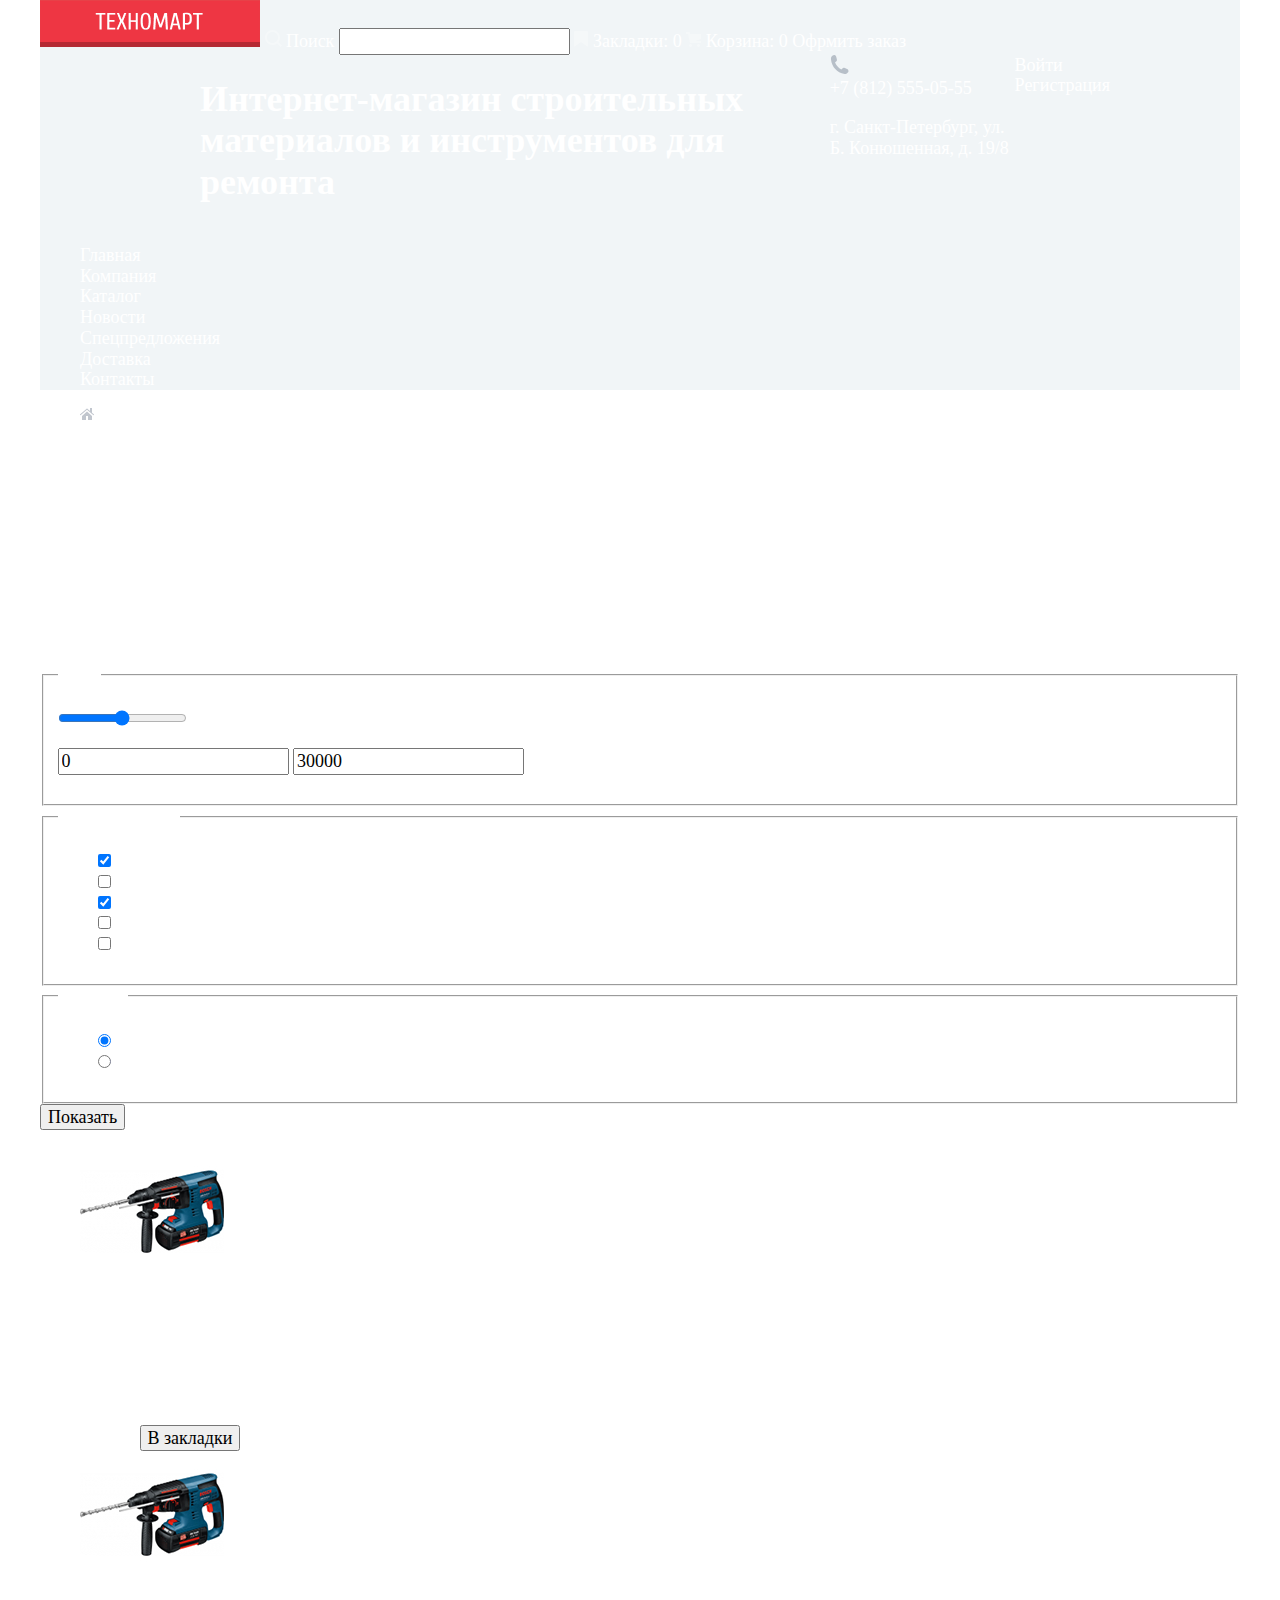
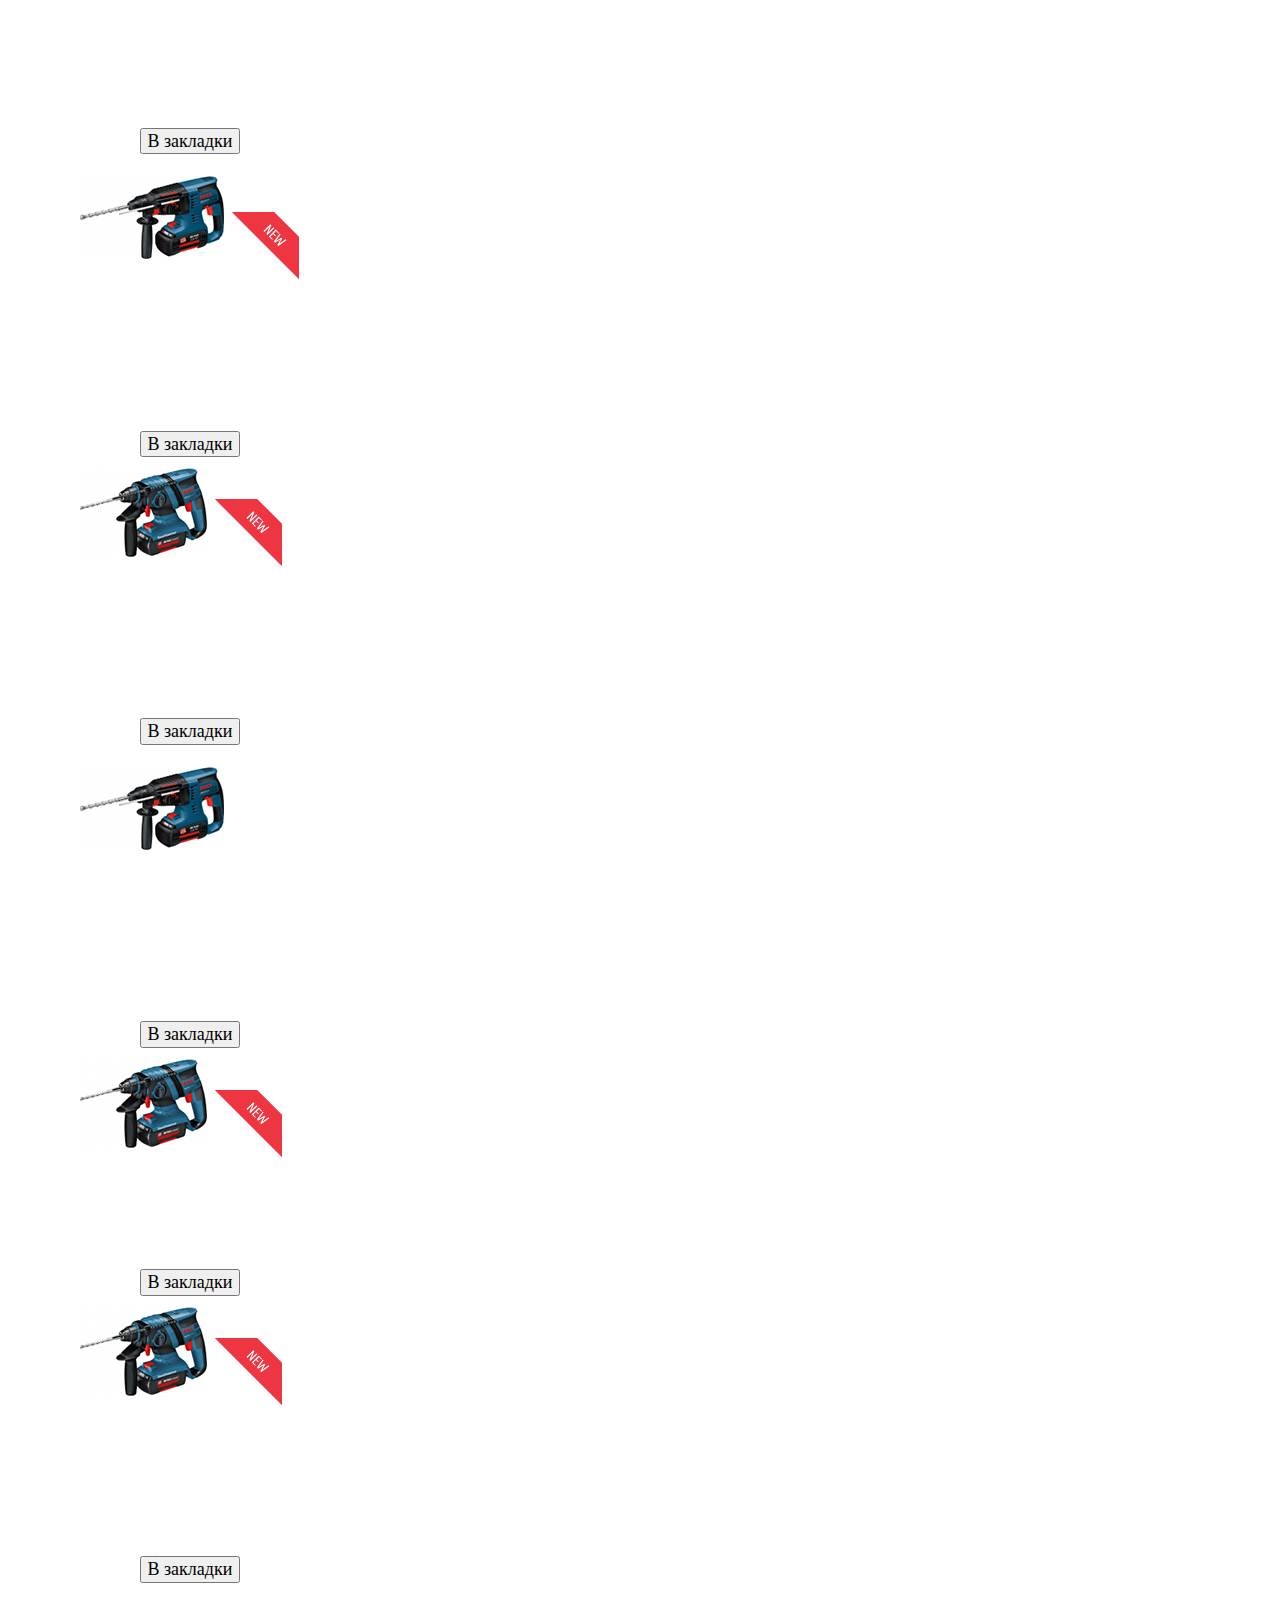
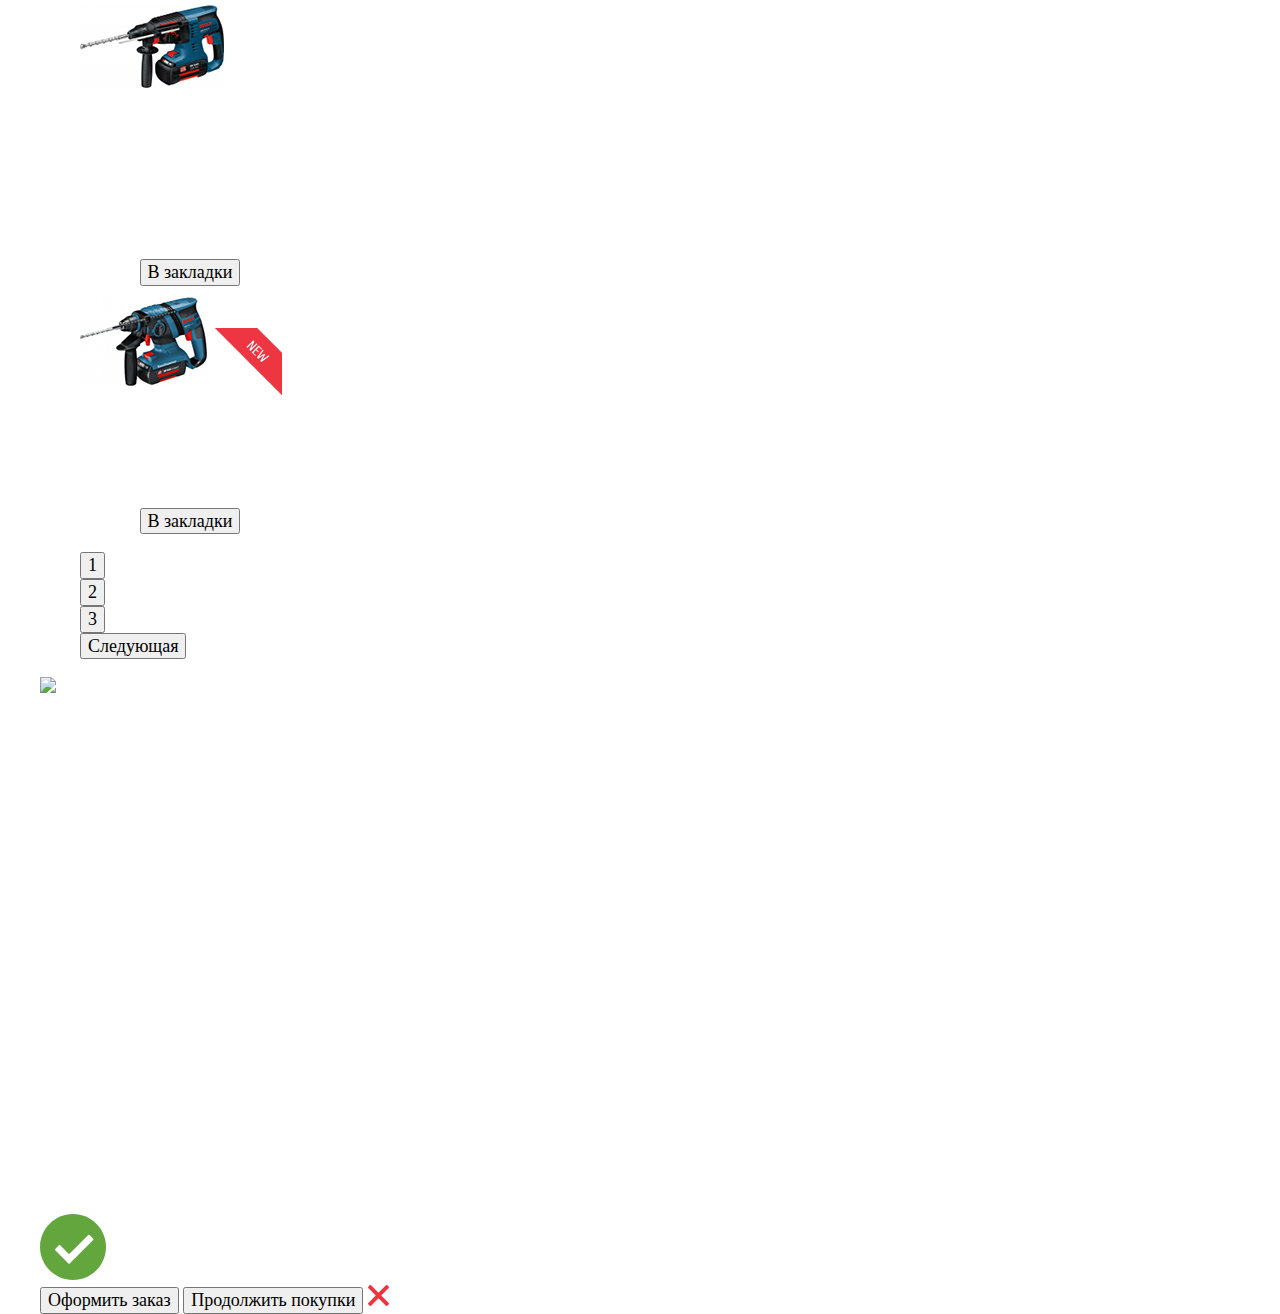
==== commit 05dcd0cc: "Стили Шапка" ====
--- a/catalog.html
+++ b/catalog.html
@@ -3,12 +3,54 @@
 <head>
   <meta charset="utf-8">
   <title>Техномарт</title>
+  <style>
+    @font-face {
+      font-family: cuprum;
+      src: url("technomart\technomart\fonts\web\cuprum.woff2")format("woff2"), url("technomart\technomart\fonts\web\cuprum.woff")format("woff");
+      font-weight: normal;
+      font-style: normal;
+    }
+    @font-face {
+      font-family: cuprumbold;
+    url("technomart\technomart\fonts\web\cuprumbold2.woff2")format("woff2"),
+    url("technomart\technomart\fonts\web\cuprumbold.woff")format("woff");
+      font-weight: normal;
+      font-style: normal;
+    }
+    @font-face {
+      font-family: cuprumbolditalic;
+      src: url("technomart\technomart\fonts\web\cuprumolditalic.woff2") format("woff2") url("technomart\technomart\fonts\web\cuprumolditalic.woff2")format("woff");
+      font-weight: normal;
+      font-style: normal;
+    }
+    @font-face {
+      font-family: cuprumitalic;
+      src: url("technomart\technomart\fonts\web\cuprumitalic.woff2") format("woff2") url("technomart\technomart\fonts\web\cuprumitalic.woff2")format("woff");
+      font-weight: normal;
+      font-style: normal;
+    }
+    @font-face {
+      font-family: ptsans;
+      src: url("technomart\technomart\fonts\web\ptsans.woff2") format("woff2") url("technomart\technomart\fonts\web\ptsans.woff2")format("woff");
+      font-weight: normal;
+      font-style: normal;
+    }
+    @font-face {
+      font-family: ptsansbold;
+      src: url("technomart\technomart\fonts\web\ptsansbold.woff2") format("woff2") url("technomart\technomart\fonts\web\ptsansbold.woff2")format("woff");
+      font-weight: normal;
+      font-style: normal;
+    }
+
+  </style>
+  <link href="css/normalize.css" rel="stylesheet">
+  <link href="css/style.css" rel="stylesheet">
 </head>
 
 <body>
 
-<header>
-  <div>
+<header class="main-header">
+  <div class="menu">
     <a href="index.html">
       <img src="img\Logo.png" alt="Техномарт" width="220" height="47">
     </a>
@@ -21,13 +63,17 @@
     <a href="#nowhere"> <img src="img\icon-cart.svg"> Корзина: 0</a>
     <a href="#nowhere">Офрмить заказ</a>
   </div>
-  <div>
+  <div class="features">
     <h1>Интернет-магазин
       строительных материалов
       и инструментов для ремонта</h1>
     <div>
       <a href="tel:+7(812)5550555">
-        <div style="background-image: url(img/icon-phone.svg); width: 19px; height: 19px; background-repeat: no-repeat"></div>
+        <div>
+          <svg width="19" height="19" viewBox="0 0 19 19" fill="none" xmlns="http://www.w3.org/2000/svg">
+            <path d="M15.572 18.985H14.631C10.502 18.497 7.474 16.577 5.272 14.121C3.062 11.66 1.318 8.49202 0.977997 4.22802V3.08402C1.056 2.31002 1.437 1.78002 1.876 1.32702C2.425 0.76602 3.25 0.0440198 4.002 0.0190198C4.556 0.00101977 5.502 0.39902 5.881 0.91802C6.21 1.36402 6.385 2.25702 6.537 2.92102C6.691 3.59202 7.042 4.56402 6.945 5.21002C6.797 6.21702 5.458 6.64402 5.066 7.37602C6.373 10.511 8.509 12.815 11.359 14.407C12.074 14.015 12.705 12.835 13.691 12.812C14.05 12.803 14.509 12.99 14.875 13.098C15.277 13.219 15.625 13.373 15.979 13.506C16.575 13.73 17.627 14.027 17.983 14.527C18.348 15.04 18.553 15.883 18.473 16.406C18.309 17.447 16.594 18.603 15.572 18.985Z" fill="#B7BFC8"/>
+          </svg>
+        </div>
         <div>+7 (812) 555-05-55</div>
       </a>
       <p>г. Санкт-Петербург, ул. Б. Конюшенная, д. 19/8</p>
@@ -40,7 +86,7 @@
       <a href="#nowhere">Регистрация</a>
     </div>
   </div>
-  <nav>
+  <nav class="main-nav">
     <ul>
       <li><a href="index.html">Главная</a></li>
       <li><a href="#nowhere">Компания</a></li>
@@ -313,7 +359,7 @@
 </main>
 
 <footer>
-  <div>
+  <div class="footer-main">
     <div>
       <a>
         <img src="" alt="Техномарт" width="220" height="47">
@@ -343,7 +389,7 @@
       </ul>
     </div>
   </div>
-  <div>
+  <div class="footer-contacts">
     <p>
       © 2010–2019 Компания «Техномарт»
       Все права защищены
--- a/css/style.css
+++ b/css/style.css
@@ -0,0 +1,102 @@
+:root {
+  --basick-red: #EE3643;
+  --basick-green: #63A63E;
+  --basick-grey: #3D546F;
+  --basick-greylight: #C5C5C5;
+  --basick-background: #F1F5F7;
+  --white: #FFFFFF;
+  --special-yellow: #FFBF47;
+  --special-blue: #3BBCE3;
+  --special-lilac: #DC91D8;
+  --special-greenlight: #8ED78F;
+  --special-yellowlight: #FFD180;
+  --success: #5FBB2D;
+  --warning: #FFBF47;
+  --mistake: #BA2732;
+  --light-grey: #EAEAEA;
+  --main-nav: #32425C;
+}
+
+body {
+  width: 1200px;
+  margin: 0;
+  padding: 0;
+  color: #FFFFFF;
+  font-size: 18px;
+  margin-left: auto;
+  margin-right: auto;
+}
+a {
+  text-decoration: none;
+  color: #FFFFFF;
+}
+ul {
+  list-style: none;
+}
+.main-header {
+  background-color: var(--basick-background);
+  color: var(--white);
+
+}
+.main-menu {
+  background-color: #293449;
+  height: 42px;
+  display: flex;
+  padding-top: 10px;
+  justify-content: space-between;
+}
+
+.features {
+  display: flex;
+  justify-content: space-between;
+  margin-left: 160px;
+  margin-right: 130px;
+
+}
+.features-text, .features-phone {
+  color: var(--basick-red);
+}
+.features-adress{
+  color: #32425C;
+  width: 250px;
+  font-size: 12px;
+  font-family: cuprum;
+  align-items: center;
+  text-align: center;
+}
+.features-text {
+  width: 197px;
+  font-size: 16px;
+  align-items: center;
+
+}
+.features-phone {
+  width: 270px;
+  text-align: center;
+}
+.main-nav-wraper {
+  background-color: #32425C;
+  margin-left: 130px;
+  margin-right: 130px;
+}
+.site-nav {
+  display: flex;
+  padding-top: 10px;
+  padding-bottom: 10px;
+  justify-content: space-between;
+  padding-right: 47px;
+  padding-left: 52px;
+}
+
+.login-link {
+  color: #000000;
+  display: flex;
+}
+.order{
+  width: 150px;
+  background-color: #5FBB2D;
+  text-align: center;
+}
+.login-link {
+  background-color: #FFFFFF;
+}
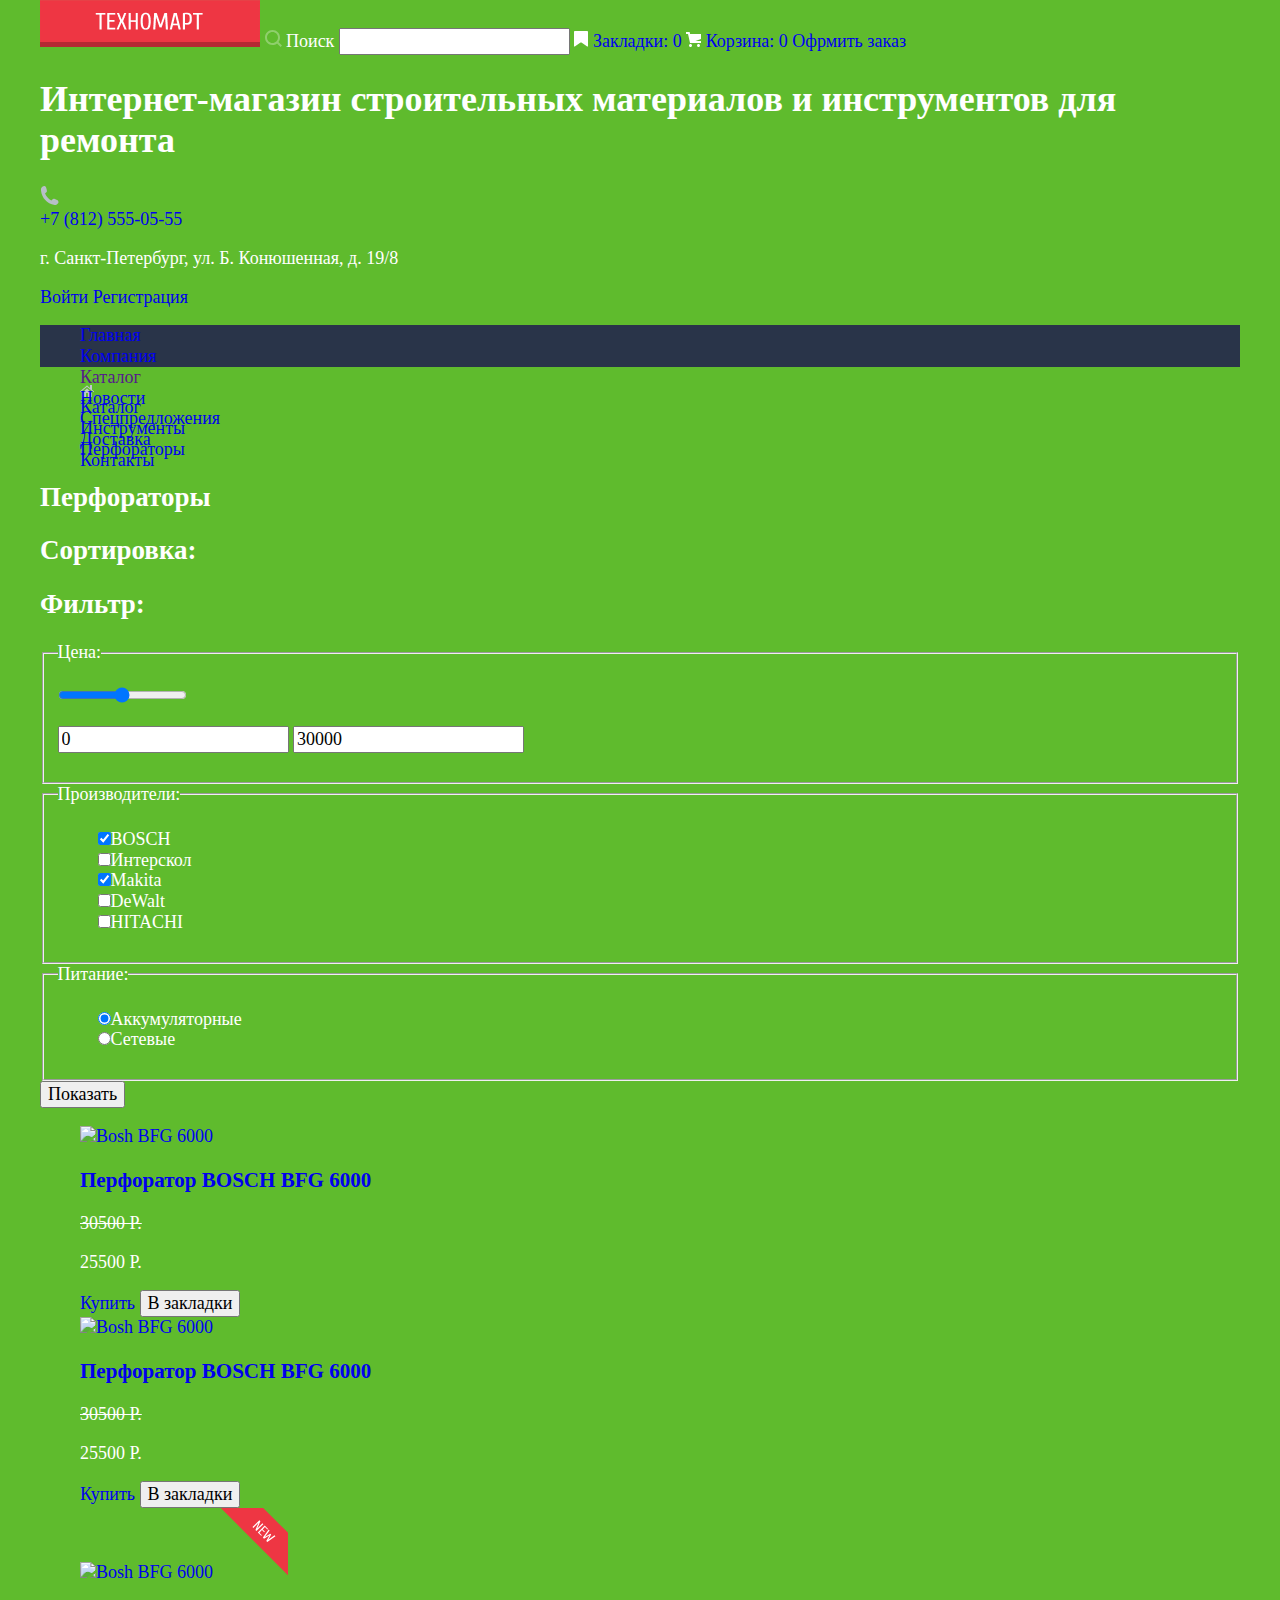
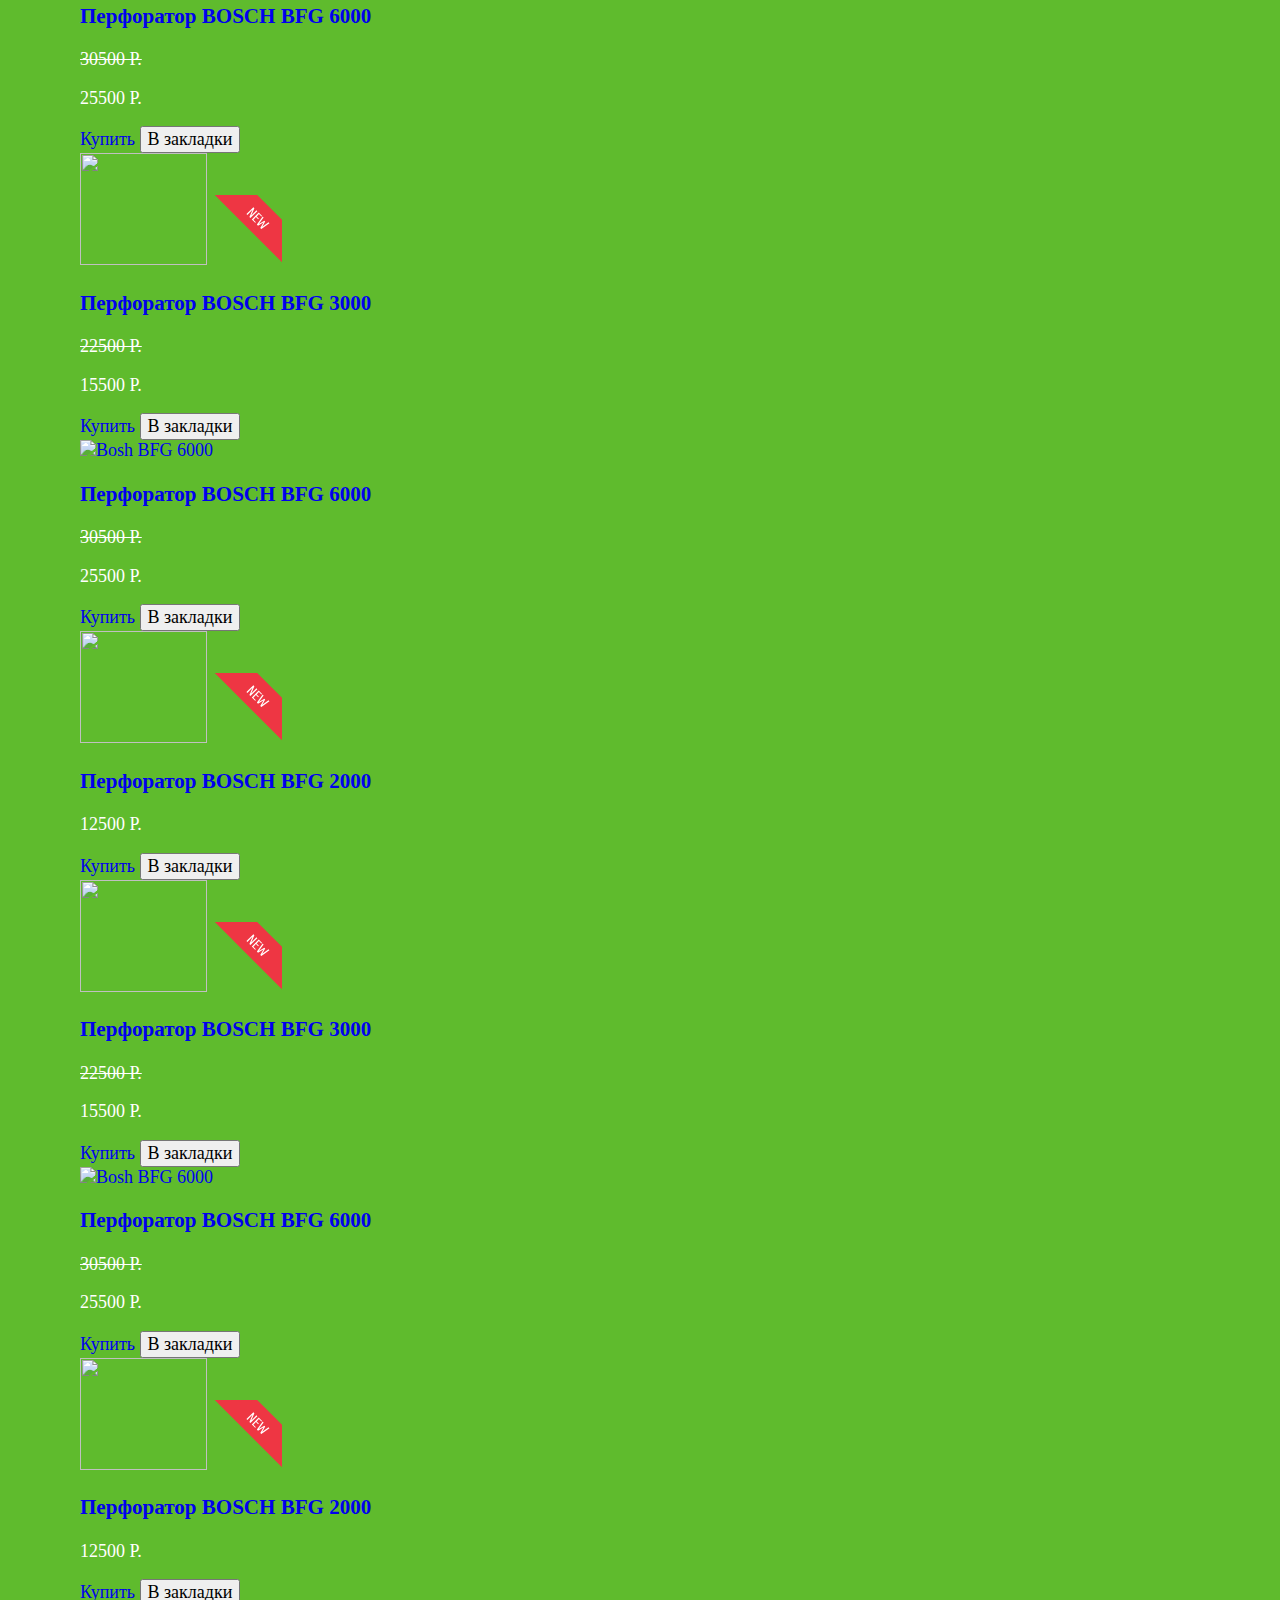
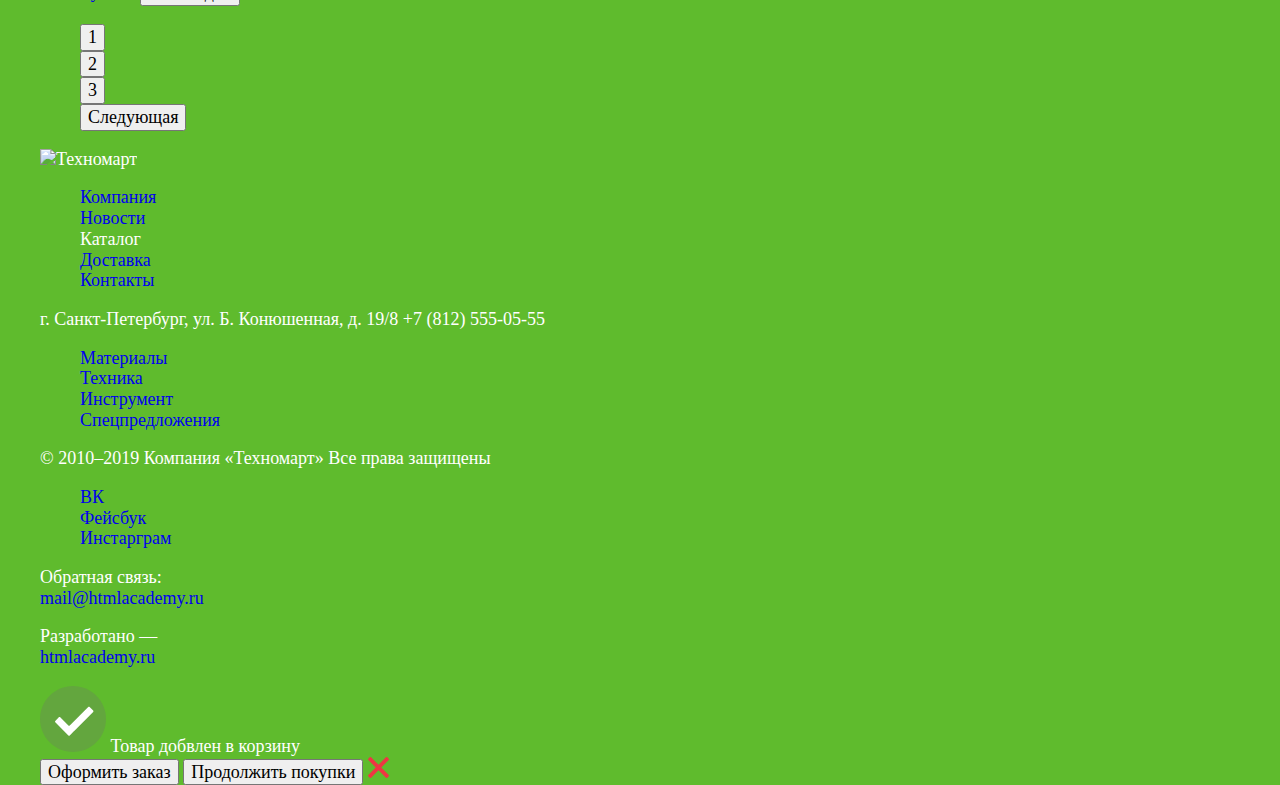
==== commit 93a7a6fc: "Разметка" ====
--- a/catalog.html
+++ b/catalog.html
@@ -47,20 +47,20 @@
   <link href="css/style.css" rel="stylesheet">
 </head>
 
-<body>
+<body class="body-back">
 
 <header class="main-header">
   <div class="menu">
     <a href="index.html">
-      <img src="img\Logo.png" alt="Техномарт" width="220" height="47">
+      <img src="img/Logo.png" alt="Техномарт" width="220" height="47">
     </a>
     <label>
-      <img src="img\icon-search.svg" width="17" height="17">
+      <img src="img/icon-search.svg" width="17" height="17">
       <span>Поиск</span>
       <input type="search">
     </label>
-    <a href="#nowhere"> <img src="img\icon-bookmark.svg"> Закладки: 0</a>
-    <a href="#nowhere"> <img src="img\icon-cart.svg"> Корзина: 0</a>
+    <a href="#nowhere"> <img src="img/icon-bookmark.svg"> Закладки: 0</a>
+    <a href="#nowhere"> <img src="img/icon-cart.svg"> Корзина: 0</a>
     <a href="#nowhere">Офрмить заказ</a>
   </div>
   <div class="features">
@@ -174,7 +174,7 @@
       <li>
         <article>
           <a href="#nowhere">
-            <img src="img\bfg6000.jpg" alt="Bosh BFG 6000" width="144" height="128">
+            <img src="img/bfg6000.jpg" alt="Bosh BFG 6000" width="144" height="128">
           </a>
           <a href="#nowhere">
             <h3>Перфоратор BOSCH
@@ -193,7 +193,7 @@
       <li>
         <article>
           <a href="#nowhere">
-            <img src="img\bfg6000.jpg" alt="Bosh BFG 6000" width="144" height="128"">
+            <img src="img/bfg6000.jpg" alt="Bosh BFG 6000" width="144" height="128"">
           </a>
           <a href="#nowhere">
             <h3>Перфоратор BOSCH
@@ -212,8 +212,8 @@
       <li>
         <article>
           <a href="#nowhere">
-            <img src="img\bfg6000.jpg" alt="Bosh BFG 6000" width="144" height="128">
-            <img src="img\icon-new.svg" alt="Новинка" width="70" height="70">
+            <img src="img/bfg6000.jpg" alt="Bosh BFG 6000" width="144" height="128">
+            <img src="img/icon-new.svg" alt="Новинка" width="70" height="70">
           </a>
           <a href="#nowhere">
             <h3>Перфоратор BOSCH
@@ -232,8 +232,8 @@
       <li>
         <article>
           <a href="#nowhere">
-            <img src="img\bfg3000.jpg" alt="" width="127" height="112">
-            <img src="img\icon-new.svg" alt="Новинка" width="70" height="70">
+            <img src="img/bfg3000.jpg" alt="" width="127" height="112">
+            <img src="img/icon-new.svg" alt="Новинка" width="70" height="70">
           </a>
           <a href="#nowhere">
             <h3>Перфоратор BOSCH
@@ -252,7 +252,7 @@
       <li>
         <article>
           <a href="#nowhere">
-            <img src="img\bfg6000.jpg" alt="Bosh BFG 6000" width="144" height="128">
+            <img src="img/bfg6000.jpg" alt="Bosh BFG 6000" width="144" height="128">
           </a>
           <a href="#nowhere">
             <h3>Перфоратор BOSCH
@@ -271,8 +271,8 @@
       <li>
         <article>
           <a href="#nowhere">
-            <img src="img\bfg2000.jpg" alt="" width="127" height="112">
-            <img src="img\icon-new.svg" alt="Новинка" width="70" height="70">
+            <img src="img/bfg2000.jpg" alt="" width="127" height="112">
+            <img src="img/icon-new.svg" alt="Новинка" width="70" height="70">
           </a>
           <a href="#nowhere">
             <h3>Перфоратор BOSCH
@@ -291,8 +291,8 @@
       <li>
         <article>
           <a href="#nowhere">
-            <img src="img\bfg3000.jpg" alt="" width="127" height="112">
-            <img src="img\icon-new.svg" alt="Новинка" width="70" height="70">
+            <img src="img/bfg3000.jpg" alt="" width="127" height="112">
+            <img src="img/icon-new.svg" alt="Новинка" width="70" height="70">
           </a>
           <a href="#nowhere">
             <h3>Перфоратор BOSCH
@@ -311,7 +311,7 @@
       <li>
         <article>
           <a href="#nowhere">
-            <img src="img\bfg6000.jpg" alt="Bosh BFG 6000" width="144" height="128">
+            <img src="img/bfg6000.jpg" alt="Bosh BFG 6000" width="144" height="128">
           </a>
           <a href="#nowhere">
             <h3>Перфоратор BOSCH
@@ -330,8 +330,8 @@
       <li>
         <article>
           <a href="#nowhere">
-            <img src="img\bfg2000.jpg" alt="" width="127" height="112">
-            <img src="img\icon-new.svg" alt="Новинка" width="70" height="70">
+            <img src="img/bfg2000.jpg" alt="" width="127" height="112">
+            <img src="img/icon-new.svg" alt="Новинка" width="70" height="70">
           </a>
           <a href="#nowhere">
             <h3>Перфоратор BOSCH
@@ -417,7 +417,7 @@
 </footer>
 <section class="modal">
   <div>
-    <img src="img\icon-mark.svg" width="66" height="66" alt="Ok">
+    <img src="img/icon-mark.svg" width="66" height="66" alt="Ok">
     Товар добвлен в корзину
   </div>
   <div>
@@ -427,7 +427,7 @@
     <button>
       Продолжить покупки
     </button>
-    <img src="img\icon-close.svg">
+    <img src="img/icon-close.svg">
   </div>
 </section>
 </body>
--- a/css/style.css
+++ b/css/style.css
@@ -1,3 +1,41 @@
+@font-face {
+  font-family: cuprum;
+  src: url("technomart/technomart/fonts/web/cuprum.woff2")format("woff2"), url("technomart\technomart\fonts\web\cuprum.woff")format("woff");
+  font-weight: normal;
+  font-style: normal;
+}
+@font-face {
+  font-family: cuprumbold;
+url("technomart\technomart\fonts\web\cuprumbold2.woff2")format("woff2"),
+url("technomart\technomart\fonts\web\cuprumbold.woff")format("woff");
+  font-weight: normal;
+  font-style: normal;
+}
+@font-face {
+  font-family: cuprumbolditalic;
+  src: url("technomart\technomart\fonts\web\cuprumolditalic.woff2") format("woff2") url("technomart\technomart\fonts\web\cuprumolditalic.woff2")format("woff");
+  font-weight: normal;
+  font-style: normal;
+}
+@font-face {
+  font-family: cuprumitalic;
+  src: url("technomart\technomart\fonts\web\cuprumitalic.woff2") format("woff2") url("technomart\technomart\fonts\web\cuprumitalic.woff2")format("woff");
+  font-weight: normal;
+  font-style: normal;
+}
+@font-face {
+  font-family: ptsans;
+  src: url("technomart\technomart\fonts\web\ptsans.woff2") format("woff2") url("technomart\technomart\fonts\web\ptsans.woff2")format("woff");
+  font-weight: normal;
+  font-style: normal;
+}
+@font-face {
+  font-family: ptsansbold;
+  src: url("technomart\technomart\fonts\web\ptsansbold.woff2") format("woff2") url("technomart\technomart\fonts\web\ptsansbold.woff2")format("woff");
+  font-weight: normal;
+  font-style: normal;
+}
+
 :root {
   --basick-red: #EE3643;
   --basick-green: #63A63E;
@@ -16,87 +54,93 @@
   --light-grey: #EAEAEA;
   --main-nav: #32425C;
 }
-
+.body-back {
+  background-color: #5FBB2D;
+}
 body {
   width: 1200px;
-  margin: 0;
-  padding: 0;
   color: #FFFFFF;
   font-size: 18px;
   margin-left: auto;
   margin-right: auto;
 }
-a {
-  text-decoration: none;
-  color: #FFFFFF;
-}
 ul {
   list-style: none;
 }
-.main-header {
+a {
+  text-decoration: none;
+}
+.page-header {
   background-color: var(--basick-background);
   color: var(--white);
-
 }
-.main-menu {
+.page-header-wrap{
+  margin-left: 130px;
+  margin-right: 130px;
+}
+.page-header-top{
+background-color: #293449;
+height: 42px;
+}
+.page-header-wrap,
+.user-nav {
+  display: flex;
+}
+.page-header-search {
+  padding-left: 19px;
+}
+.main-nav {
   background-color: #293449;
   height: 42px;
+}
+.main-nav-list{
   display: flex;
   padding-top: 10px;
   justify-content: space-between;
 }
-
-.features {
+.page-header-center {
   display: flex;
-  justify-content: space-between;
-  margin-left: 160px;
   margin-right: 130px;
-
+  margin-left: 130px;
 }
-.features-text, .features-phone {
-  color: var(--basick-red);
-}
-.features-adress{
-  color: #32425C;
-  width: 250px;
-  font-size: 12px;
-  font-family: cuprum;
+.page-header-title {
+  width: 197px;
+  height: 71px;
+  font-family: Cuprum;
+  font-style: italic;
+  font-weight: normal;
+  font-size: 14px;
+  line-height: 23px;
   align-items: center;
-  text-align: center;
-}
-.features-text {
-  width: 197px;
-  font-size: 16px;
-  align-items: center;
-
-}
-.features-phone {
-  width: 270px;
-  text-align: center;
-}
-.main-nav-wraper {
-  background-color: #32425C;
-  margin-left: 130px;
-  margin-right: 130px;
-}
-.site-nav {
-  display: flex;
-  padding-top: 10px;
-  padding-bottom: 10px;
-  justify-content: space-between;
-  padding-right: 47px;
-  padding-left: 52px;
+  color: #EE3643;
+  margin-left: 30px;
 }
 
-.login-link {
-  color: #000000;
+.page-footer-top{
+  background-color: #32425C;
+}
+.page-footer-wrapper {
+  width: 940px;
+}
+.footer-nav {
+  display: flex;
+  flex-wrap: wrap;
+  justify-content: flex-end;
+}
+.footer-nav-link,
+.footer-nav-link-yellow {
+  margin-left: 59px;
+}
+.page-footer-bottom{
+  background-color: #293449;
   display: flex;
 }
-.order{
-  width: 150px;
-  background-color: #5FBB2D;
-  text-align: center;
+.footer-social {
+  display: flex;
+  justify-content: center;
 }
-.login-link {
-  background-color: #FFFFFF;
+.footer-connect {
+  display: flex;
+  font-size: 16px;
 }
+
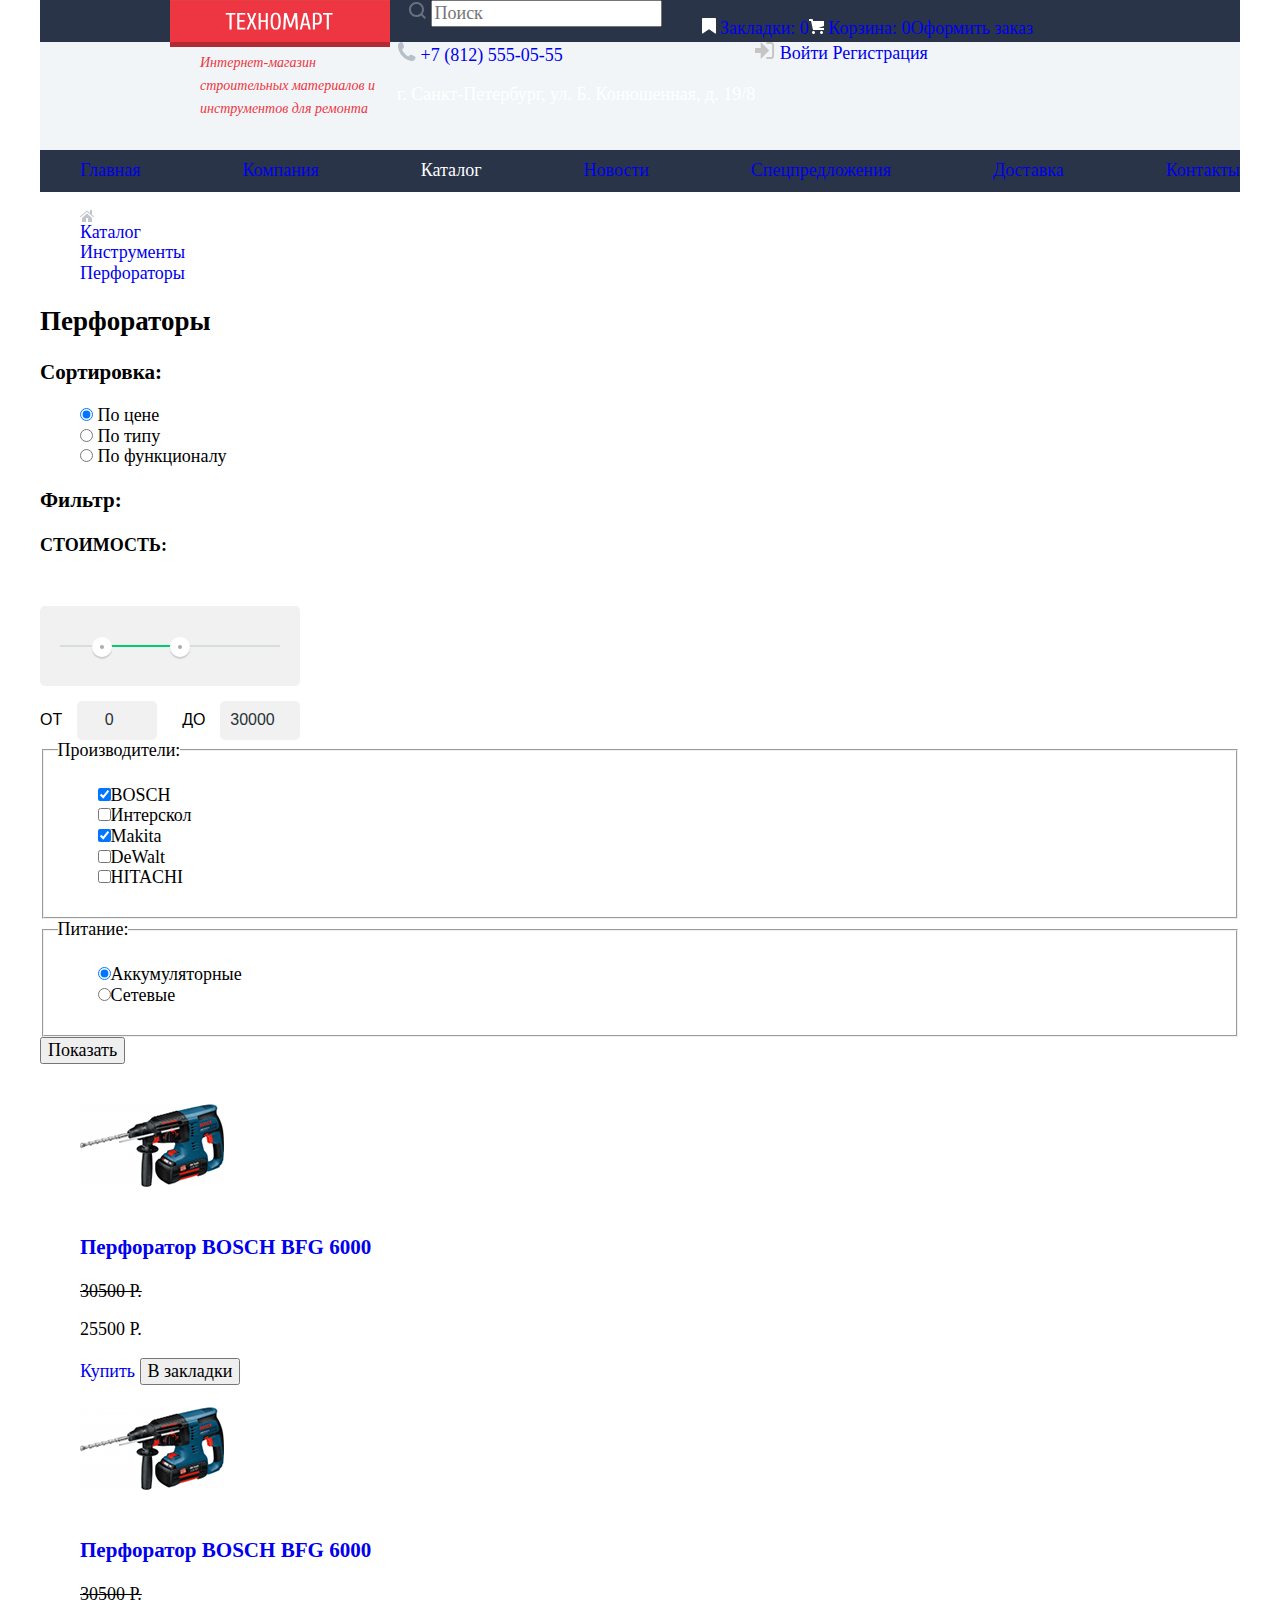
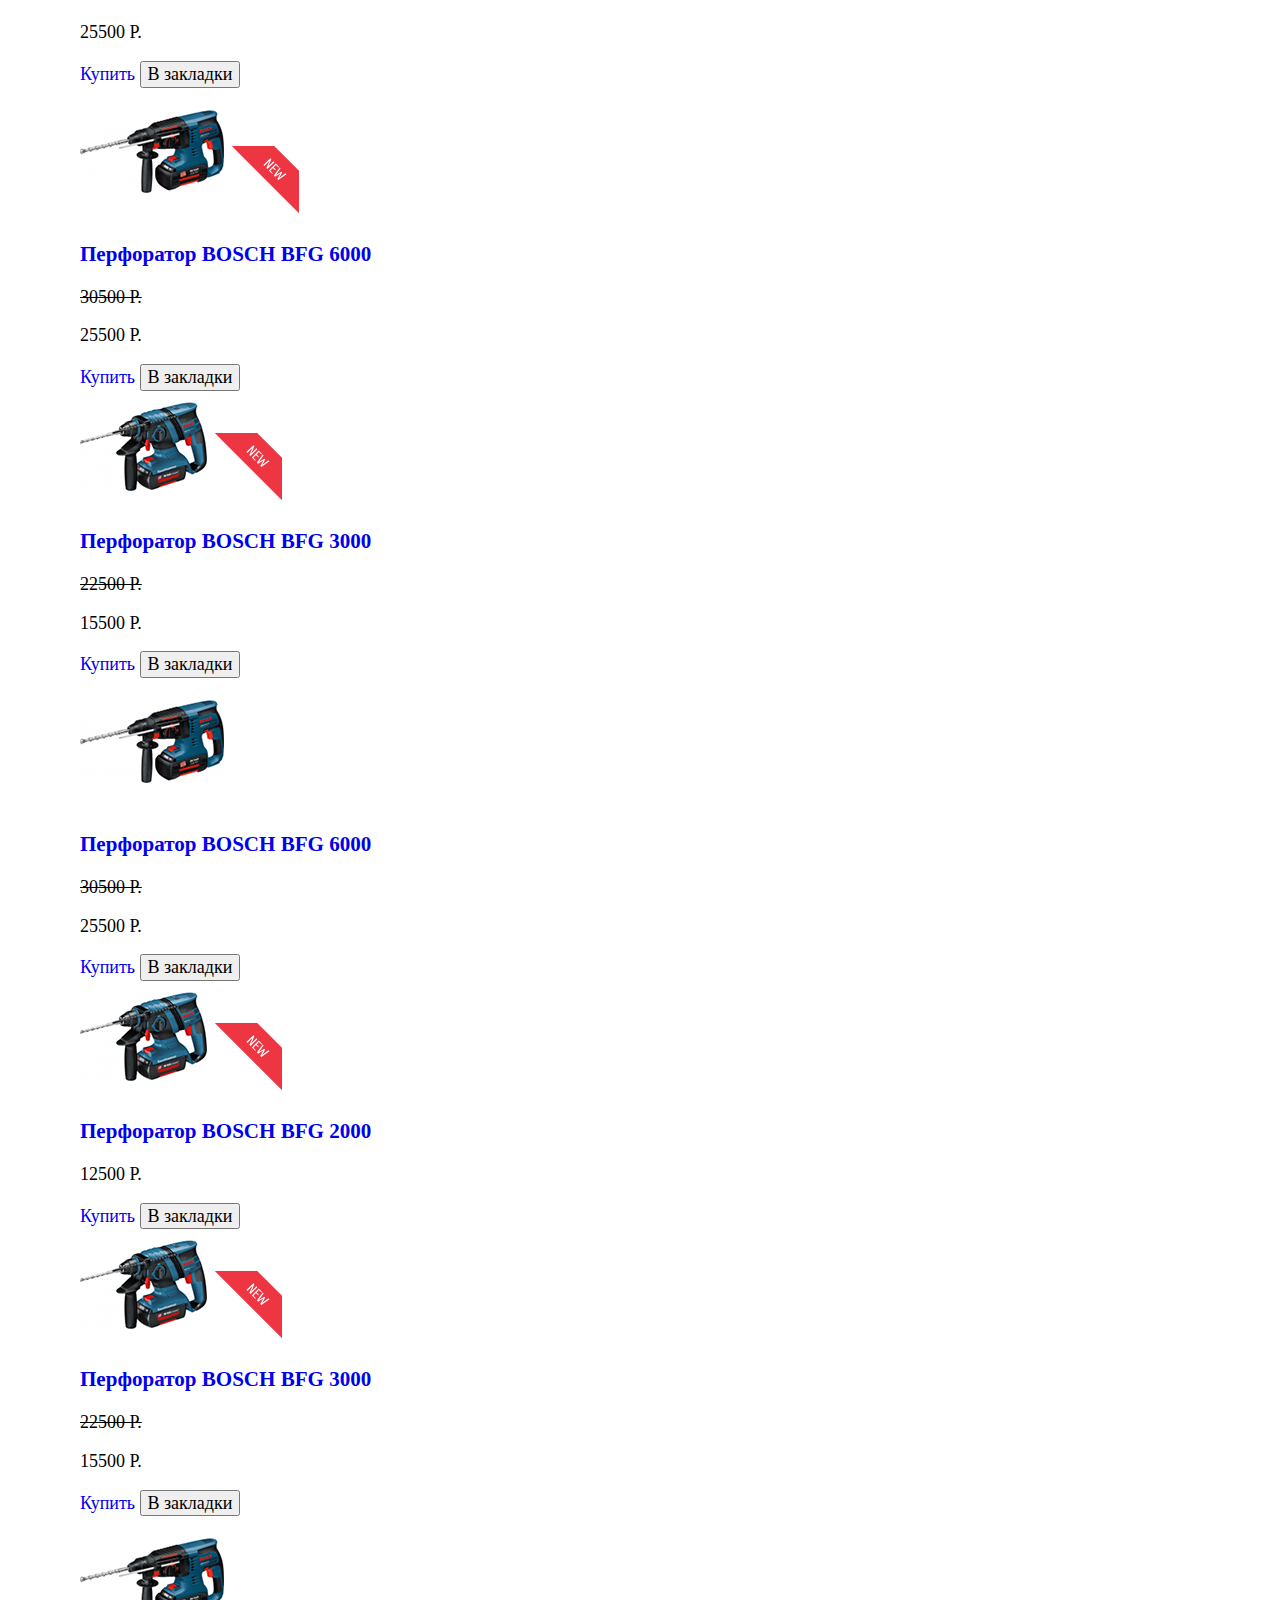
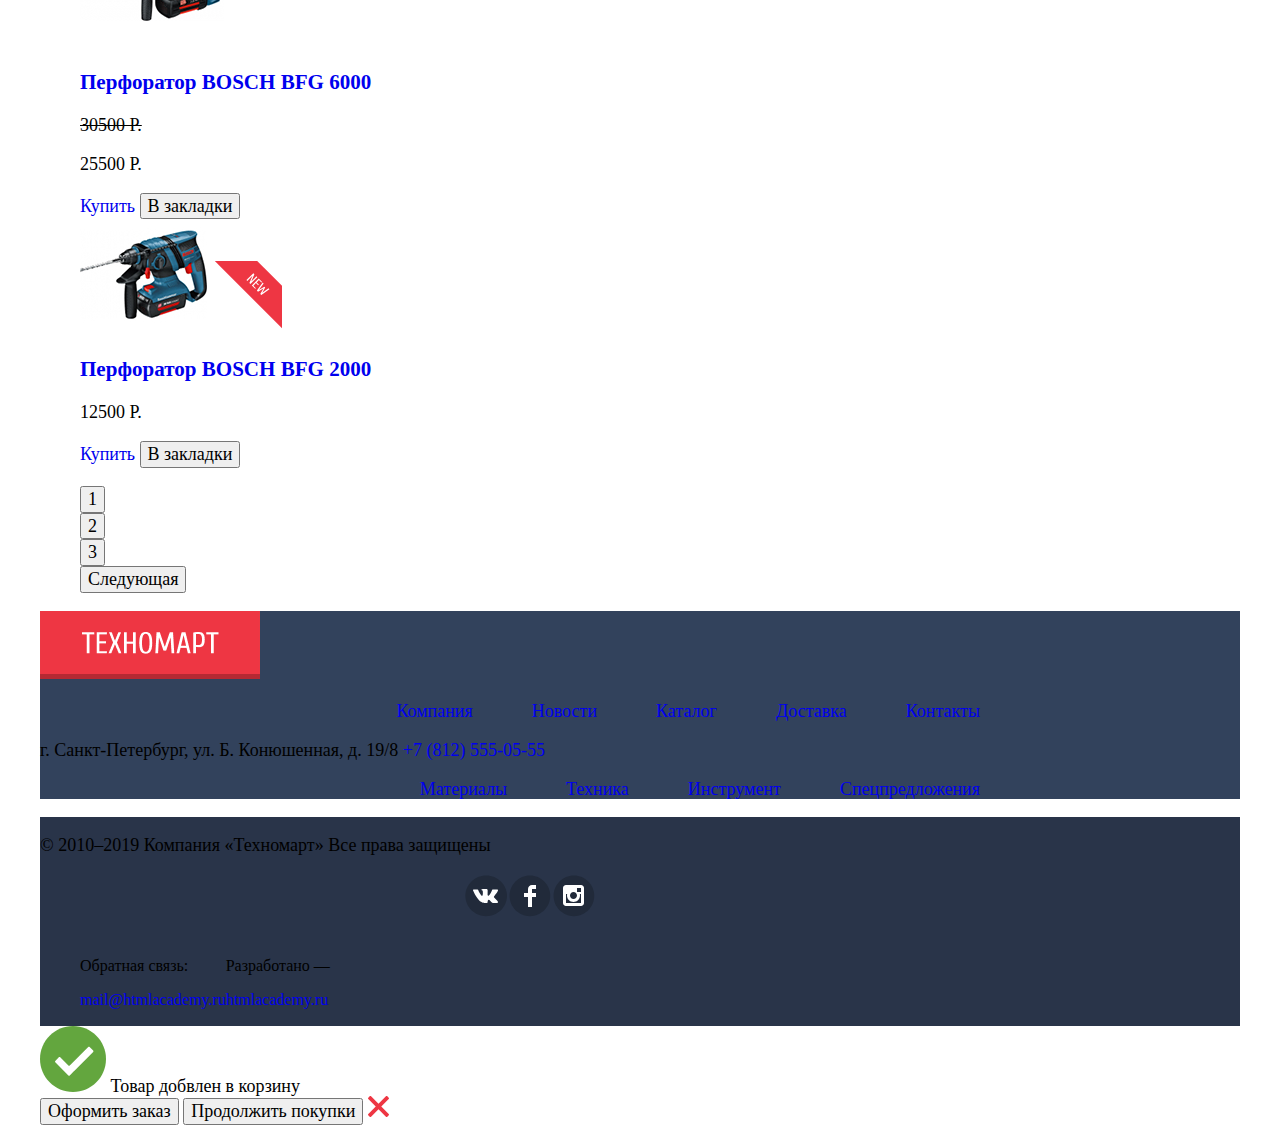
==== commit 2d2fa3ab: "Проверить разметку" ====
--- a/catalog.html
+++ b/catalog.html
@@ -3,416 +3,421 @@
 <head>
   <meta charset="utf-8">
   <title>Техномарт</title>
-  <style>
-    @font-face {
-      font-family: cuprum;
-      src: url("technomart\technomart\fonts\web\cuprum.woff2")format("woff2"), url("technomart\technomart\fonts\web\cuprum.woff")format("woff");
-      font-weight: normal;
-      font-style: normal;
-    }
-    @font-face {
-      font-family: cuprumbold;
-    url("technomart\technomart\fonts\web\cuprumbold2.woff2")format("woff2"),
-    url("technomart\technomart\fonts\web\cuprumbold.woff")format("woff");
-      font-weight: normal;
-      font-style: normal;
-    }
-    @font-face {
-      font-family: cuprumbolditalic;
-      src: url("technomart\technomart\fonts\web\cuprumolditalic.woff2") format("woff2") url("technomart\technomart\fonts\web\cuprumolditalic.woff2")format("woff");
-      font-weight: normal;
-      font-style: normal;
-    }
-    @font-face {
-      font-family: cuprumitalic;
-      src: url("technomart\technomart\fonts\web\cuprumitalic.woff2") format("woff2") url("technomart\technomart\fonts\web\cuprumitalic.woff2")format("woff");
-      font-weight: normal;
-      font-style: normal;
-    }
-    @font-face {
-      font-family: ptsans;
-      src: url("technomart\technomart\fonts\web\ptsans.woff2") format("woff2") url("technomart\technomart\fonts\web\ptsans.woff2")format("woff");
-      font-weight: normal;
-      font-style: normal;
-    }
-    @font-face {
-      font-family: ptsansbold;
-      src: url("technomart\technomart\fonts\web\ptsansbold.woff2") format("woff2") url("technomart\technomart\fonts\web\ptsansbold.woff2")format("woff");
-      font-weight: normal;
-      font-style: normal;
-    }
-
-  </style>
   <link href="css/normalize.css" rel="stylesheet">
   <link href="css/style.css" rel="stylesheet">
 </head>
 
-<body class="body-back">
-
-<header class="main-header">
-  <div class="menu">
-    <a href="index.html">
-      <img src="img/Logo.png" alt="Техномарт" width="220" height="47">
-    </a>
-    <label>
-      <img src="img/icon-search.svg" width="17" height="17">
-      <span>Поиск</span>
-      <input type="search">
-    </label>
-    <a href="#nowhere"> <img src="img/icon-bookmark.svg"> Закладки: 0</a>
-    <a href="#nowhere"> <img src="img/icon-cart.svg"> Корзина: 0</a>
-    <a href="#nowhere">Офрмить заказ</a>
-  </div>
-  <div class="features">
-    <h1>Интернет-магазин
-      строительных материалов
-      и инструментов для ремонта</h1>
-    <div>
-      <a href="tel:+7(812)5550555">
-        <div>
-          <svg width="19" height="19" viewBox="0 0 19 19" fill="none" xmlns="http://www.w3.org/2000/svg">
-            <path d="M15.572 18.985H14.631C10.502 18.497 7.474 16.577 5.272 14.121C3.062 11.66 1.318 8.49202 0.977997 4.22802V3.08402C1.056 2.31002 1.437 1.78002 1.876 1.32702C2.425 0.76602 3.25 0.0440198 4.002 0.0190198C4.556 0.00101977 5.502 0.39902 5.881 0.91802C6.21 1.36402 6.385 2.25702 6.537 2.92102C6.691 3.59202 7.042 4.56402 6.945 5.21002C6.797 6.21702 5.458 6.64402 5.066 7.37602C6.373 10.511 8.509 12.815 11.359 14.407C12.074 14.015 12.705 12.835 13.691 12.812C14.05 12.803 14.509 12.99 14.875 13.098C15.277 13.219 15.625 13.373 15.979 13.506C16.575 13.73 17.627 14.027 17.983 14.527C18.348 15.04 18.553 15.883 18.473 16.406C18.309 17.447 16.594 18.603 15.572 18.985Z" fill="#B7BFC8"/>
-          </svg>
-        </div>
-        <div>+7 (812) 555-05-55</div>
+<body class="page-body">
+
+<header class="page-header">
+  <div class="page-header-top">
+    <div class="page-header-wrap">
+      <a class="logo">
+        <img src="img/Logo.png" alt="Техномарт" width="220" height="47">
       </a>
-      <p>г. Санкт-Петербург, ул. Б. Конюшенная, д. 19/8</p>
-    </div>
-    <div>
-      <a href="#nowhere">
-        <div style="background-image: url(data:img/icon-login.svg);)"></div>
-        Войти
+      <label class="page-header-search">
+        <form action="#nowhere" method="get">
+          <label>
+            <span>
+              <svg width="17" height="17" viewBox="0 0 17 17" fill="none" xmlns="http://www.w3.org/2000/svg">
+                <g opacity="0.3">
+                  <path fill-rule="evenodd" clip-rule="evenodd"
+                        d="M13.458 12.044L17 15.586L15.586 17L12.044 13.458C10.782 14.421 9.21 15 7.5 15C3.35786 15 0 11.6421 0 7.5C0 3.35786 3.35786 0 7.5 0C11.6421 0 15 3.35786 15 7.5C15.0001 9.14309 14.4581 10.7403 13.458 12.044ZM7.5 2C4.467 2 2 4.467 2 7.5C2.00331 10.5362 4.4638 12.9967 7.5 13C10.532 13 13 10.532 13 7.5C13 4.467 10.532 2 7.5 2Z"
+                        fill="white"/>
+                </g>
+              </svg>
+            </span>
+            <input type="serch" name="search" placeholder="Поиск">
+          </label>
+        </form>
+      </label>
+      <div class="page-header-right">
+        <ul class="user-nav">
+          <li class="user-nav-item">
+            <a class="user-nav-link" href="#nowhere">
+              <svg width="14" height="16" viewBox="0 0 14 16" fill="none" xmlns="http://www.w3.org/2000/svg">
+                <path
+                  d="M14 15C14 15.55 13.632 15.741 13.182 15.426L7.819 11.661C7.369 11.346 6.632 11.346 6.182 11.661L0.818 15.426C0.368 15.741 0 15.55 0 15V1C0 0.45 0.45 0 1 0H13C13.55 0 14 0.45 14 1V15Z"
+                  fill="white"/>
+              </svg>
+              Закладки: 0</a></li>
+          <li class="user-nav-item">
+            <a class="user-nav-link" href="#nowhere">
+              <svg width="15" height="15" viewBox="0 0 15 15" fill="none" xmlns="http://www.w3.org/2000/svg">
+                <path
+                  d="M4.5 15C5.32843 15 6 14.3284 6 13.5C6 12.6716 5.32843 12 4.5 12C3.67157 12 3 12.6716 3 13.5C3 14.3284 3.67157 15 4.5 15Z"
+                  fill="white"/>
+                <path
+                  d="M12.5 15C13.3284 15 14 14.3284 14 13.5C14 12.6716 13.3284 12 12.5 12C11.6716 12 11 12.6716 11 13.5C11 14.3284 11.6716 15 12.5 15Z"
+                  fill="white"/>
+                <path d="M15 2H4.07L3.648 0H0V2H2.031L4.016 11H15V9H9.441L15 6.951V2Z" fill="white"/>
+              </svg>
+              Корзина: 0</a>
+          </li>
+          <li class="user-nav-order">
+            <a href="#nowhere" class="order">Оформить заказ</a>
+          </li>
+        </ul>
+      </div>
+    </div>
+  </div>
+  <div class="page-header-center">
+    <h1 class="page-header-title">Интернет-магазин строительных материалов и инструментов для ремонта</h1>
+    <div class="page-header-info">
+      <a class="link-tel" href="tel:+7(812)5550555">
+        <svg width="19" height="19" viewBox="0 0 19 19" fill="none" xmlns="http://www.w3.org/2000/svg">
+          <path
+            d="M15.572 18.985H14.631C10.502 18.497 7.474 16.577 5.272 14.121C3.062 11.66 1.318 8.49202 0.977997 4.22802V3.08402C1.056 2.31002 1.437 1.78002 1.876 1.32702C2.425 0.76602 3.25 0.0440198 4.002 0.0190198C4.556 0.00101977 5.502 0.39902 5.881 0.91802C6.21 1.36402 6.385 2.25702 6.537 2.92102C6.691 3.59202 7.042 4.56402 6.945 5.21002C6.797 6.21702 5.458 6.64402 5.066 7.37602C6.373 10.511 8.509 12.815 11.359 14.407C12.074 14.015 12.705 12.835 13.691 12.812C14.05 12.803 14.509 12.99 14.875 13.098C15.277 13.219 15.625 13.373 15.979 13.506C16.575 13.73 17.627 14.027 17.983 14.527C18.348 15.04 18.553 15.883 18.473 16.406C18.309 17.447 16.594 18.603 15.572 18.985Z"
+            fill="#B7BFC8"/>
+        </svg>
+        +7 (812) 555-05-55
       </a>
-      <a href="#nowhere">Регистрация</a>
+      <p class="page-header-adress">г. Санкт-Петербург, ул. Б. Конюшенная, д. 19/8</p>
+    </div>
+    <div class="enter-group">
+      <a class="enter-group-link" href="#nowhere">
+        <svg width="20" height="17" viewBox="0 0 20 17" fill="none" xmlns="http://www.w3.org/2000/svg">
+          <path d="M14.1667 8.5L5.71429 0V6H0V11H5.71429V17L14.1667 8.5Z" fill="#C5C5C5"/>
+          <path
+            d="M16.1771 15.01H11.3895V17H16.1771C18.2514 17 19.0381 15.19 19.0619 13.974V3.028C19.0381 1.811 18.2514 0 16.1771 0H11.3895V1.99H16.1771C16.9762 1.99 17.1219 2.671 17.1391 3.047V13.951C17.1229 14.327 16.9762 15.01 16.1771 15.01Z"
+            fill="#C5C5C5"/>
+        </svg>
+        Войти</a>
+      <a class="enter-group-link" href="nowhere">Регистрация</a>
     </div>
   </div>
   <nav class="main-nav">
-    <ul>
-      <li><a href="index.html">Главная</a></li>
-      <li><a href="#nowhere">Компания</a></li>
-      <li><a href="">Каталог</a></li>
-      <li><a href="#nowhere">Новости</a></li>
-      <li><a href="#nowhere">Спецпредложения</a></li>
-      <li><a href="#nowhere">Доставка</a></li>
-      <li><a href="#nowhere">Контакты</a></li>
+    <ul class="main-nav-list">
+      <li class="main-nav-item"><a href="index.html">Главная</a></li>
+      <li class="main-nav-item"><a href="#nowhere">Компания</a></li>
+      <li class="main-nav-item"><a>Каталог</a></li>
+      <li class="main-nav-item"><a href="#nowhere">Новости</a></li>
+      <li class="main-nav-item"><a href="#nowhere">Спецпредложения</a></li>
+      <li class="main-nav-item"><a href="#nowhere">Доставка</a></li>
+      <li class="main-nav-item"><a href="#nowhere">Контакты</a></li>
     </ul>
   </nav>
 </header>
 
 <main>
-  <nav>
-    <ul>
-      <li><a href="index.html"><div style="background-image: url(img/icon-home.svg);width: 14px;height: 12px; background-repeat: no-repeat"></div></a></li> <!--значёк домика вместо слова главная-->
-      <li><a href="index.html">Каталог</a></li>
-      <li><a href="index.html">Инструменты</a></li>
-      <li><a href="index.html">Перфораторы</a></li>
-    </ul>
-  </nav>
-
-  <div>
-    <h2>Перфораторы</h2>
-  </div>
-
-<section>
-  <h2>Сортировка: <!-- Тут будет форма для сортировки --></h2>
-</section>
-
-<aside>
-  <h2>Фильтр:</h2>
-  <form action="https://eco.htmlacademy.ru" method="post">
-    <fieldset>
-      <legend>
-        Цена:
-      </legend>
-      <p>
-        <!-- Тут будет шкала выбора цены -->
-      <input type="range" min="0" max="30000" id="size" value="50%">
-        <p>
-        <label> <input type="number" value="0"></label>
-        <label> <input type="number" value="30000"></label>
-        </p>
-      </p>
-    </fieldset>
-
-    <fieldset>
-    <legend>Производители:</legend>
-    <ul>
-      <li>
-        <span><input type="checkbox" name="Bosh" checked>BOSCH</span>
-      </li>
-      <li>
-        <span><input type="checkbox" name="Интерскол">Интерскол</span>
-      </li>
-      <li>
-        <span><input type="checkbox" name="Makita" checked>Makita</span>
-      </li>
-      <li>
-        <span><input type="checkbox" name="DeWalt">DeWalt</span>
-      </li>
-      <li>
-        <span><input type="checkbox" name="HITACHI">HITACHI</span>
-      </li>
-    </fieldset>
-
-    <fieldset>
-      <legend>Питание:</legend>
+  <div class="catalog-content">
+    <nav>
       <ul>
-        <li>
-          <span><input type="radio" name="pitanie" checked value="accum">Аккумуляторные</span>
-        </li>
-        <li>
-          <span><input type="radio" name="pitanie" value="set">Сетевые</span>
-        </li>
-      </ul>
-    </fieldset>
-    <button type="submit" value="show">Показать</button>
-  </form>
-</aside>
-
-  <section>
-    <ul>
-      <li>
-        <article>
-          <a href="#nowhere">
-            <img src="img/bfg6000.jpg" alt="Bosh BFG 6000" width="144" height="128">
+        <li><a href="index.html"><div style="background-image: url(img/icon-home.svg);width: 14px;height: 12px; background-repeat: no-repeat"></div></a></li> <!--значёк домика вместо слова главная-->
+        <li><a href="index.html">Каталог</a></li>
+        <li><a href="index.html">Инструменты</a></li>
+        <li><a href="index.html">Перфораторы</a></li>
+      </ul>
+    </nav>
+
+    <div class="catalog-name">
+      <h2>Перфораторы</h2>
+    </div>
+    <section class="filter-top">
+      <h3>Сортировка:</h3>
+      <ul>
+        <li>
+          <input id="price-top" type="radio" name="sort" checked>
+          <label for="price-top">По цене</label>
+        </li>
+        <li>
+          <input id="type" type="radio" name="sort">
+          <label for="type">По типу</label>
+        </li>
+        <li>
+          <input id="function" type="radio" name="sort">
+          <label for="function">По функционалу</label>
+        </li>
+      </ul>
+    </section>
+
+    <aside class="filter-left">
+      <h3 class="filter-name">Фильтр:</h3>
+      <form method="get" action="https://echo.htmlacademy.ru">
+        <fieldset class="filter-item">
+          <legend>Стоимость:</legend>
+          <div class="range-filter">
+            <div class="range-controls">
+              <div class="scale">
+                <div class="bar" style="
+                width: 30%;
+                margin-left: 20%
+              "></div>
+              </div>
+              <div class="toggle toggle-min" tabindex="0" style="
+              left: 20%
+            "></div>
+              <div class="toggle toggle-max" tabindex="0" style="
+              left: 50%
+            "></div>
+            </div>
+            <div class="price-controls">
+              <label class="min-price">
+                от <input type="number" name="min-price" value="0">
+              </label>
+              <label class="max-price">
+                до <input type="number" name="max-price" value="30000">
+              </label>
+            </div>
+          </div>
+        </fieldset>
+
+        <fieldset class="filter-left-item">
+        <legend class="filter-left-name">Производители:</legend>
+          <label for="brand">
+            <ul>
+              <li>
+                <span><input id="brand" type="checkbox" name="Bosh" checked>BOSCH</span></li>
+              <li>
+                <span><input id="brand" type="checkbox" name="Интерскол">Интерскол</span></li>
+              <li>
+                <span><input id="brand" type="checkbox" name="Makita" checked>Makita</span></li>
+              <li>
+                <span><input id="brand" type="checkbox" name="DeWalt">DeWalt</span></li>
+              <li>
+                <span><input id="brand" type="checkbox" name="HITACHI">HITACHI</span></li>
+            </ul>
+          </label>
+        </fieldset>
+
+        <fieldset class="filter-left-item">
+          <legend  class="filter-left-name">Питание:</legend>
+          <ul>
+            <li>
+              <span><input type="radio" name="pitanie" checked value="accum">Аккумуляторные</span>
+            </li>
+            <li>
+              <span><input type="radio" name="pitanie" value="set">Сетевые</span>
+            </li>
+          </ul>
+        </fieldset>
+        <button type="submit" value="show">Показать</button>
+      </form>
+    </aside>
+
+    <section class="catalog-box">
+      <ul class="page-box-list">
+        <li class="page-box-item">
+          <article class="product-card">
+            <a class="product-card-link"  href="#nowhere">
+              <img src="img/bfg6000.jpg" alt="Bosh BFG 6000" width="144" height="128">
+            </a>
+            <a href="#nowhere">
+              <h3 class="product-card-item">Перфоратор BOSCH BFG 6000</h3></a>
+            <del class="product-card-price">30500 Р.</del>
+            <p class="product-card-promo">25500 Р.</p>
+            <div class="product-card-focus">
+              <a class="product-card-buy" href="#nowhere">Купить</a>
+              <button class="product-card-bookmark" type="button">В закладки</button>
+            </div>
+          </article>
+        </li>
+
+        <li class="page-box-item">
+          <article class="product-card">
+            <a class="product-card-link"  href="#nowhere">
+              <img src="img/bfg6000.jpg" alt="Bosh BFG 6000" width="144" height="128"">
+            </a>
+            <a href="#nowhere">
+              <h3 class="product-card-item">Перфоратор BOSCH BFG 6000</h3></a>
+            <del class="product-card-price">30500 Р.</del>
+            <p class="product-card-promo">25500 Р.</p>
+            <div class="product-card-focus">
+              <a class="product-card-buy" href="#nowhere">Купить</a>
+              <button class="product-card-bookmark" type="button">В закладки</button>
+            </div>
+          </article>
+        </li>
+
+        <li class="page-box-item">
+          <article class="product-card">
+            <a class="product-card-link"  href="#nowhere">
+              <img src="img/bfg6000.jpg" alt="Bosh BFG 6000" width="144" height="128">
+              <img src="img/icon-new.svg" alt="Новинка" width="70" height="70">
+            </a>
+            <a href="#nowhere">
+              <h3 class="product-card-item">Перфоратор BOSCH BFG 6000</h3></a>
+            <del class="product-card-price">30500 Р.</del>
+            <p class="product-card-promo">25500 Р.</p>
+            <div class="product-card-focus">
+              <a class="product-card-buy" href="#nowhere">Купить</a>
+              <button class="product-card-bookmark" type="button">В закладки</button>
+            </div>
+          </article>
+        </li>
+
+        <li class="page-box-item">
+          <article class="product-card">
+            <a class="product-card-link"  href="#nowhere">
+              <img src="img/bfg3000.jpg" alt="" width="127" height="112">
+              <img src="img/icon-new.svg" alt="Новинка" width="70" height="70">
+            </a>
+            <a href="#nowhere">
+              <h3 class="product-card-item">Перфоратор BOSCH BFG 3000</h3></a>
+            <del class="product-card-price">22500 Р.</del>
+            <p class="product-card-promo">15500 Р.</p>
+            <div class="product-card-focus">
+              <a class="product-card-buy" href="#nowhere">Купить</a>
+              <button class="product-card-bookmark" type="button">В закладки</button>
+            </div>
+          </article>
+        </li>
+
+        <li class="page-box-item">
+          <article class="product-card">
+            <a class="product-card-link"  href="#nowhere">
+              <img src="img/bfg6000.jpg" alt="Bosh BFG 6000" width="144" height="128">
+            </a>
+            <a href="#nowhere">
+              <h3 class="product-card-item">Перфоратор BOSCH BFG 6000</h3></a>
+            <del class="product-card-price">30500 Р.</del>
+            <p class="product-card-promo">25500 Р.</p>
+            <div class="product-card-focus">
+              <a class="product-card-buy" href="#nowhere">Купить</a>
+              <button class="product-card-bookmark" type="button">В закладки</button>
+            </div>
+          </article>
+        </li>
+
+        <li class="page-box-item">
+          <article class="product-card">
+            <a class="product-card-link"  href="#nowhere">
+              <img src="img/bfg2000.jpg" alt="" width="127" height="112">
+              <img src="img/icon-new.svg" alt="Новинка" width="70" height="70">
+            </a>
+            <a href="#nowhere">
+              <h3 class="product-card-item">Перфоратор BOSCH BFG 2000</h3></a>
+            <del class="product-card-price"></del>
+            <p class="product-card-promo">12500 Р.</p>
+            <div class="product-card-focus">
+              <a class="product-card-buy" href="#nowhere">Купить</a>
+              <button class="product-card-bookmark" type="button">В закладки</button>
+            </div>
+          </article>
+        </li>
+
+        <li class="page-box-item">
+          <article class="product-card">
+            <a class="product-card-link"  href="#nowhere">
+              <img src="img/bfg3000.jpg" alt="" width="127" height="112">
+              <img src="img/icon-new.svg" alt="Новинка" width="70" height="70">
+            </a>
+            <a href="#nowhere">
+              <h3 class="product-card-item">Перфоратор BOSCH BFG 3000</h3></a>
+            <del class="product-card-price">22500 Р.</del>
+            <p class="product-card-promo">15500 Р.</p>
+            <div class="product-card-focus">
+              <a class="product-card-buy" href="#nowhere">Купить</a>
+              <button class="product-card-bookmark" type="button">В закладки</button>
+            </div>
+          </article>
+        </li>
+
+        <li class="page-box-item">
+          <article class="product-card">
+            <a class="product-card-link"  href="#nowhere">
+              <img src="img/bfg6000.jpg" alt="Bosh BFG 6000" width="144" height="128">
+            </a>
+            <a href="#nowhere">
+              <h3 class="product-card-item">Перфоратор BOSCH BFG 6000</h3></a>
+            <del class="product-card-price">30500 Р.</del>
+            <p class="product-card-promo">25500 Р.</p>
+            <div class="product-card-focus">
+              <a class="product-card-buy" href="#nowhere">Купить</a>
+              <button class="product-card-bookmark" type="button">В закладки</button>
+            </div>
+          </article>
+        </li>
+
+        <li class="page-box-item">
+          <article class="product-card">
+            <a class="product-card-link"  href="#nowhere">
+              <img src="img/bfg2000.jpg" alt="" width="127" height="112">
+              <img src="img/icon-new.svg" alt="Новинка" width="70" height="70">
+            </a>
+            <a href="#nowhere">
+              <h3 class="product-card-item">Перфоратор BOSCH BFG 2000</h3>
+            </a>
+            <del class="product-card-price"></del>
+            <p class="product-card-promo">12500 Р.</p>
+            <div class="product-card-focus">
+              <a class="product-card-buy" href="#nowhere">Купить</a>
+              <button class="product-card-bookmark" type="button">В закладки</button>
+            </div>
+          </article>
+        </li>
+      </ul>
+      </section>
+    <div class="catalog-page-no">
+      <ul class="catalog-page-list">
+        <li class="catalog-page-item"> <button type="button">1</button> </li>
+        <li class="catalog-page-item"> <button type="button">2</button> </li>
+        <li class="catalog-page-item"> <button type="button">3</button> </li>
+        <li class="catalog-page-item"> <button type="button">Следующая</button> </li>
+      </ul>
+    </div>
+  </div>
+</main>
+
+<footer>
+  <div class="page-footer-top">
+    <div class="page-footer-wrapper">
+      <div class="page-footer-row">
+        <a class="page-footer-logo">
+          <img src="img/logo-footer.png" alt="Техномарт" width="220" height="68">
+        </a>
+        <ul class="footer-nav">
+          <li class="footer-nav-link">
+            <a href="#nowhere">Компания</a>
+          </li>
+          <li class="footer-nav-link"><a href="#nowhere">Новости</a></li>
+          <li class="footer-nav-link"><a href="catalog.html">Каталог</a></li>
+          <li class="footer-nav-link"><a href="#nowhere">Доставка</a></li>
+          <li class="footer-nav-link"><a href="#nowhere">Контакты</a></li>
+        </ul>
+      </div>
+      <div class="page-footer-row">
+        <p>г. Санкт-Петербург, ул. Б. Конюшенная, д. 19/8 <a href="tel:+7(812)5550555">+7 (812) 555-05-55</a></p>
+        <ul class="footer-nav footer-nav-yellow">
+          <li class="footer-nav-link"><a href="#nowhere">Материалы</a></li>
+          <li class="footer-nav-link"><a href="#nowhere">Техника</a></li>
+          <li class="footer-nav-link"><a href="#nowhere">Инструмент</a></li>
+          <li class="footer-nav-link"><a href="#nowhere">Спецпредложения</a></li>
+        </ul>
+      </div>
+    </div>
+  </div>
+  <div class="page-footer-bottom">
+    <div class="page-footer-wrapper">
+      <p class="page-footer-copyright">© 2010–2019 Компания «Техномарт» Все права защищены</p>
+      <ul class="footer-social">
+        <li>
+          <a href="#nowhere" aria-label="ВК">
+            <img src="img/logoVK.svg" alt="ВК" width="44" height="44">
           </a>
-          <a href="#nowhere">
-            <h3>Перфоратор BOSCH
-              BFG 6000
-            </h3>
+        </li>
+        <li>
+          <a href="#nowhere" aria-label="Фейсбук">
+            <img src="img/logoFB.svg" alt="Facebook" width="44" height="44">
           </a>
-          <del>30500 Р.</del>
-          <p>25500 Р.</p>
-          <div>
-            <a href="#nowhere">Купить</a>
-            <button type="button">В закладки</button>
-          </div>
-        </article>
-      </li>
-
-      <li>
-        <article>
-          <a href="#nowhere">
-            <img src="img/bfg6000.jpg" alt="Bosh BFG 6000" width="144" height="128"">
+        </li>
+        <li>
+          <a href="#nowhere" aria-label="Инстарграм">
+            <img src="img/logoInsta.svg" alt="Instagram" width="44" height="44">
           </a>
-          <a href="#nowhere">
-            <h3>Перфоратор BOSCH
-              BFG 6000
-            </h3>
-          </a>
-          <del>30500 Р.</del>
-          <p>25500 Р.</p>
-          <div>
-            <a href="#nowhere">Купить</a>
-            <button type="button">В закладки</button>
-          </div>
-        </article>
-      </li>
-
-      <li>
-        <article>
-          <a href="#nowhere">
-            <img src="img/bfg6000.jpg" alt="Bosh BFG 6000" width="144" height="128">
-            <img src="img/icon-new.svg" alt="Новинка" width="70" height="70">
-          </a>
-          <a href="#nowhere">
-            <h3>Перфоратор BOSCH
-              BFG 6000
-            </h3>
-          </a>
-          <del>30500 Р.</del>
-          <p>25500 Р.</p>
-          <div>
-            <a href="#nowhere">Купить</a>
-            <button type="button">В закладки</button>
-          </div>
-        </article>
-      </li>
-
-      <li>
-        <article>
-          <a href="#nowhere">
-            <img src="img/bfg3000.jpg" alt="" width="127" height="112">
-            <img src="img/icon-new.svg" alt="Новинка" width="70" height="70">
-          </a>
-          <a href="#nowhere">
-            <h3>Перфоратор BOSCH
-              BFG 3000
-            </h3>
-          </a>
-          <del>22500 Р.</del>
-          <p>15500 Р.</p>
-          <div>
-            <a href="#nowhere">Купить</a>
-            <button type="button">В закладки</button>
-          </div>
-        </article>
-      </li>
-
-      <li>
-        <article>
-          <a href="#nowhere">
-            <img src="img/bfg6000.jpg" alt="Bosh BFG 6000" width="144" height="128">
-          </a>
-          <a href="#nowhere">
-            <h3>Перфоратор BOSCH
-              BFG 6000
-            </h3>
-          </a>
-          <del>30500 Р.</del>
-          <p>25500 Р.</p>
-          <div>
-            <a href="#nowhere">Купить</a>
-            <button type="button">В закладки</button>
-          </div>
-        </article>
-      </li>
-
-      <li>
-        <article>
-          <a href="#nowhere">
-            <img src="img/bfg2000.jpg" alt="" width="127" height="112">
-            <img src="img/icon-new.svg" alt="Новинка" width="70" height="70">
-          </a>
-          <a href="#nowhere">
-            <h3>Перфоратор BOSCH
-              BFG 2000
-            </h3>
-          </a>
-          <del></del>
-          <p>12500 Р.</p>
-          <div>
-            <a href="#nowhere">Купить</a>
-            <button type="button">В закладки</button>
-          </div>
-        </article>
-      </li>
-
-      <li>
-        <article>
-          <a href="#nowhere">
-            <img src="img/bfg3000.jpg" alt="" width="127" height="112">
-            <img src="img/icon-new.svg" alt="Новинка" width="70" height="70">
-          </a>
-          <a href="#nowhere">
-            <h3>Перфоратор BOSCH
-              BFG 3000
-            </h3>
-          </a>
-          <del>22500 Р.</del>
-          <p>15500 Р.</p>
-          <div>
-            <a href="#nowhere">Купить</a>
-            <button type="button">В закладки</button>
-          </div>
-        </article>
-      </li>
-
-      <li>
-        <article>
-          <a href="#nowhere">
-            <img src="img/bfg6000.jpg" alt="Bosh BFG 6000" width="144" height="128">
-          </a>
-          <a href="#nowhere">
-            <h3>Перфоратор BOSCH
-              BFG 6000
-            </h3>
-          </a>
-          <del>30500 Р.</del>
-          <p>25500 Р.</p>
-          <div>
-            <a href="#nowhere">Купить</a>
-            <button type="button">В закладки</button>
-          </div>
-        </article>
-      </li>
-
-      <li>
-        <article>
-          <a href="#nowhere">
-            <img src="img/bfg2000.jpg" alt="" width="127" height="112">
-            <img src="img/icon-new.svg" alt="Новинка" width="70" height="70">
-          </a>
-          <a href="#nowhere">
-            <h3>Перфоратор BOSCH
-              BFG 2000
-            </h3>
-          </a>
-          <del></del>
-          <p>12500 Р.</p>
-          <div>
-            <a href="#nowhere">Купить</a>
-            <button type="button">В закладки</button>
-          </div>
-        </article>
-      </li>
-    </ul>
-    </section>
-  <div>
-    <ul>
-      <li> <button type="button">1</button> </li>
-      <li> <button type="button">2</button> </li>
-      <li> <button type="button">3</button> </li>
-      <li> <button type="button">Следующая</button> </li>
-    </ul>
-  </div>
-</main>
-
-<footer>
-  <div class="footer-main">
-    <div>
-      <a>
-        <img src="" alt="Техномарт" width="220" height="47">
-      </a>
-      <ul>
-        <li>
-          <li><a href="#nowhere">Компания</a></li>
-          <li><a href="#nowhere">Новости</a></li>
-          <li><a>Каталог</a></li>
-          <li><a href="#nowhere">Доставка</a></li>
-          <li><a href="#nowhere">Контакты</a></li>
-        </li>
-      </ul>
-    </div>
-    <div>
-      <p>
-        г. Санкт-Петербург, ул. Б. Конюшенная, д. 19/8
-        +7 (812) 555-05-55
-      </p>
-      <ul>
-        <li>
-          <li><a href="#nowhere">Материалы</a></li>
-          <li><a href="#nowhere">Техника</a></li>
-          <li><a href="#nowhere">Инструмент</a></li>
-          <li><a href="#nowhere">Спецпредложения</a></li>
-        </li>
-      </ul>
-    </div>
-  </div>
-  <div class="footer-contacts">
-    <p>
-      © 2010–2019 Компания «Техномарт»
-      Все права защищены
-    </p>
-    <ul>
-      <li>
-        <a href="#nowhere" aria-label="ВК">ВК</a>
-      </li>
-      <li>
-        <a href="#nowhere" aria-label="Фейсбук">Фейсбук</a>
-      </li>
-      <li>
-        <a href="#nowhere" aria-label="Инстарграм">Инстарграм</a>
-      </li>
-    </ul>
-    <p>
-      Обратная связь:<br>
-      <a href="mailto:mail@htmlacademy.ru">mail@htmlacademy.ru</a>
-    </p>
-    <p>
-      Разработано — <br>
-      <a href="https://htmlacademy.ru/intensive/htmlcss">htmlacademy.ru</a>
-    </p>
+        </li>
+      </ul>
+      <ul class="footer-connect">
+        <li>
+          <p class="footer-bottom-contact">Обратная связь:</p>
+          <a class="footer-bottom-link" href="mailto:mail@htmlacademy.ru">mail@htmlacademy.ru</a>
+        </li>
+        <li>
+          <p class="footer-bottom-contact">Разработано —</p>
+          <a class="footer-bottom-link" href="https://htmlacademy.ru/intensive/htmlcss">htmlacademy.ru</a>
+        </li>
+      </ul>
+    </div>
   </div>
 </footer>
 <section class="modal">
--- a/css/style.css
+++ b/css/style.css
@@ -54,12 +54,9 @@
   --light-grey: #EAEAEA;
   --main-nav: #32425C;
 }
-.body-back {
-  background-color: #5FBB2D;
-}
+
 body {
   width: 1200px;
-  color: #FFFFFF;
   font-size: 18px;
   margin-left: auto;
   margin-right: auto;
@@ -144,3 +141,89 @@
   font-size: 16px;
 }
 
+/*для Каталога*/
+.filter-item {
+  margin: 0;
+  padding: 0;
+  border: none;
+  }
+
+.range-filter {
+  width: 260px;
+  margin-top: 49px;
+}
+
+.filter-item legend {
+  font-size: 18px;
+  line-height: 24px;
+  text-transform: uppercase;
+  font-weight: 700;
+}
+
+.range-controls {
+  position: relative;
+  height: 41px;
+  margin-bottom: 15px;
+  padding-top: 39px;
+  padding-right: 20px;
+  padding-left: 20px;
+  background-color: #f1f1f1;
+  border-radius: 5px;
+}
+
+.range-controls .scale {
+  height: 2px;
+  background: #d7dcde;
+}
+
+.range-controls .bar {
+  width: 70%;
+  height: 2px;
+  background: #00ca74;
+}
+
+.range-controls .toggle {
+  position: absolute;
+  top: 31px;
+  left: 0;
+  width: 4px;
+  height: 4px;
+  padding: 0;
+  border: 8px solid #ffffff;
+  background-color: #ababab;
+  border-radius: 50%;
+  box-shadow: 0 2px 1px 0 #cfcfcf;
+  cursor: pointer;
+}
+
+.range-controls .toggle-min {
+  left: 18px;
+}
+
+.range-controls .toggle-max {
+  left: 160px;
+}
+
+.price-controls {
+  display: flex;
+  justify-content: space-between;
+}
+
+.price-controls label {
+  text-transform: uppercase;
+  font-family: "Roboto", "Arial", sans-serif;
+  font-size: 16px;
+}
+
+.price-controls input {
+  width: 60px;
+  padding: 10px;
+  margin-left: 10px;
+  text-align: center;
+  color: #283136;
+  border: none;
+  border-radius: 5px;
+  background: #f1f1f1;
+  font-family: inherit;
+  font-size: inherit;
+}
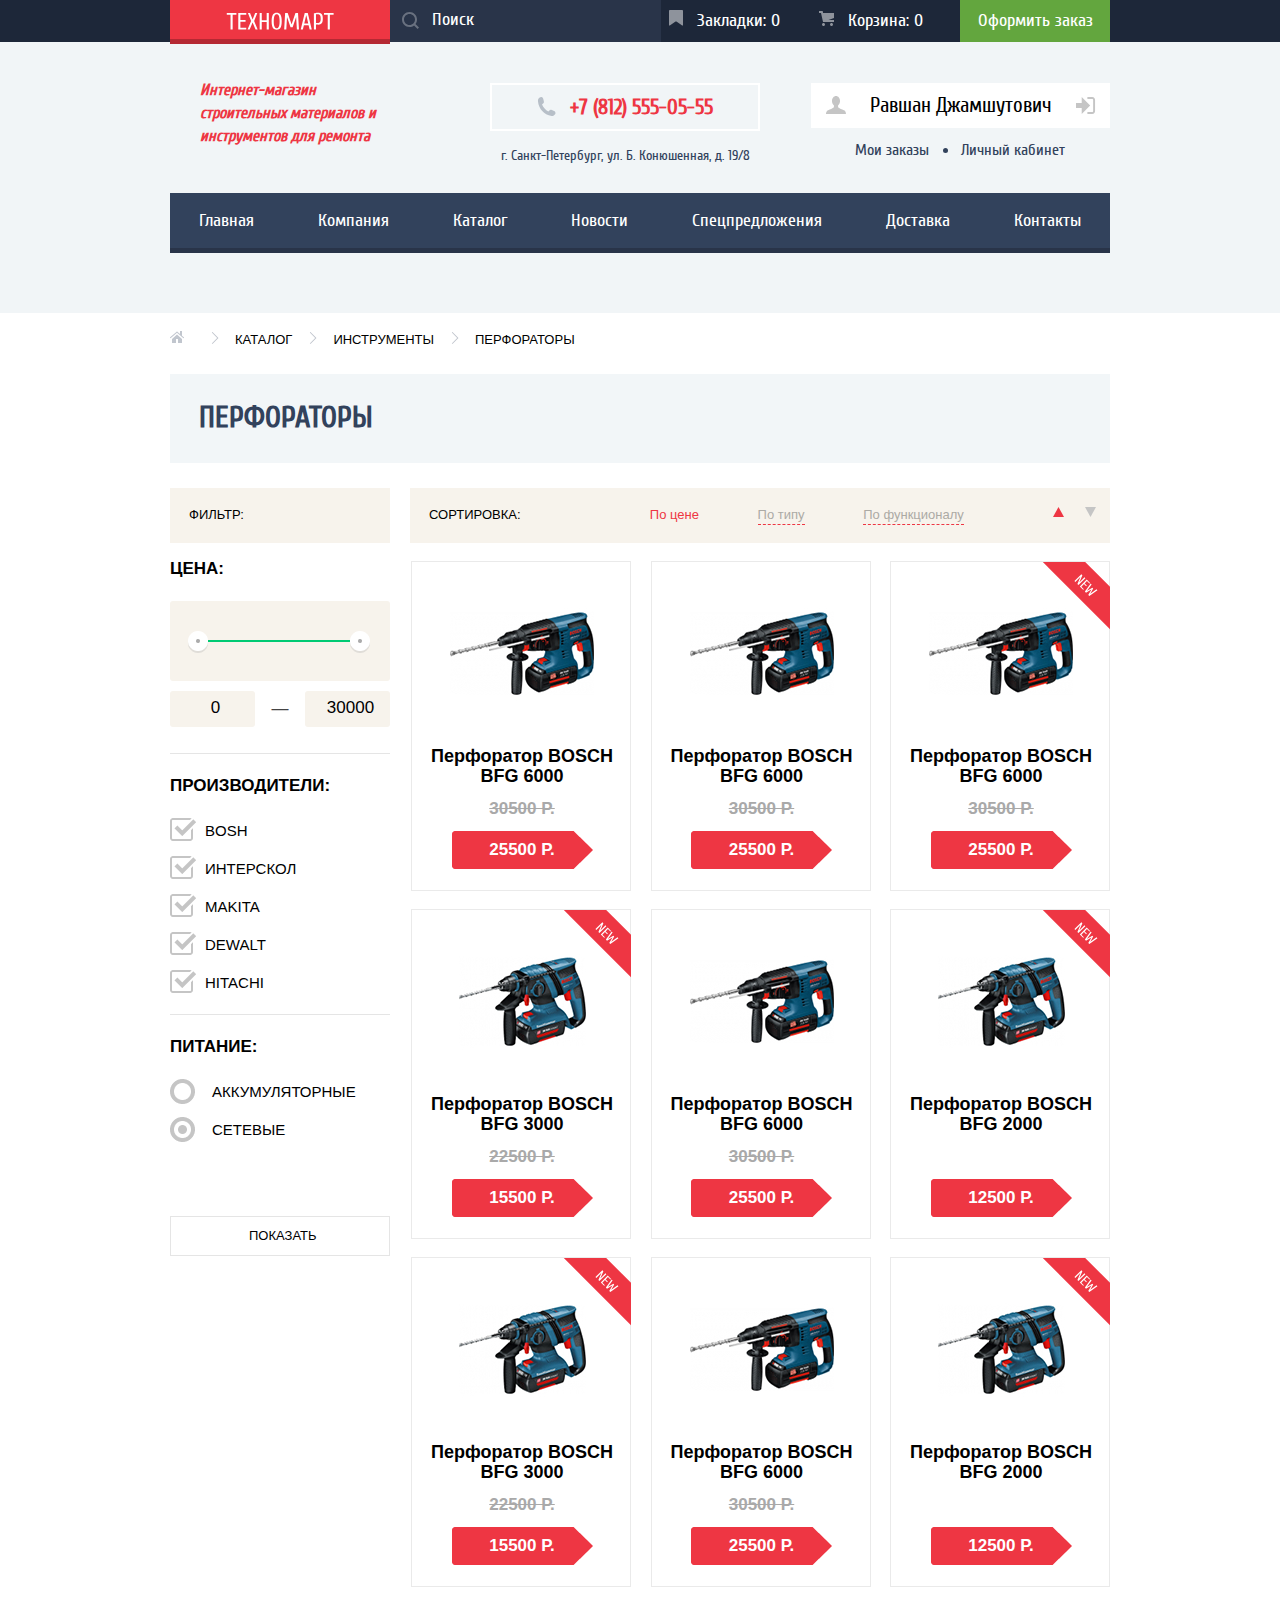
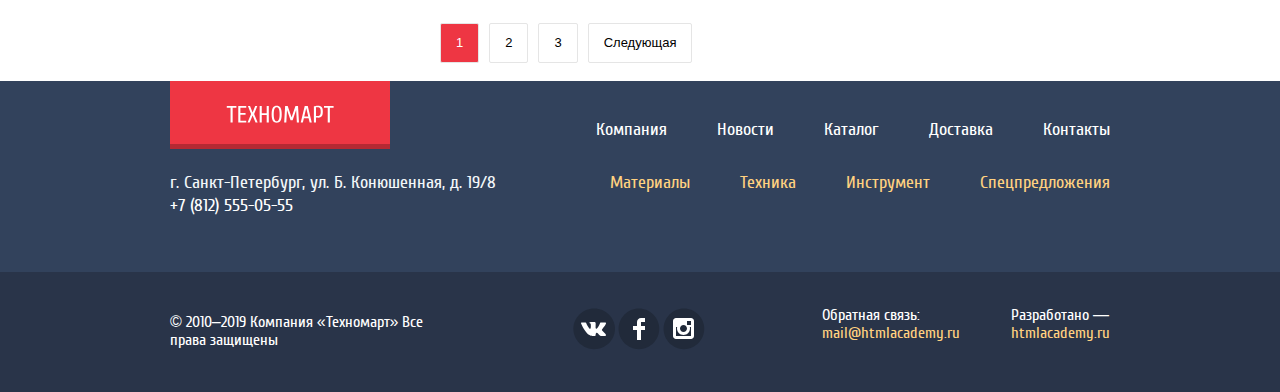
==== commit cbe14988: "Предфинал" ====
--- a/catalog.html
+++ b/catalog.html
@@ -11,26 +11,20 @@
 
 <header class="page-header">
   <div class="page-header-top">
-    <div class="page-header-wrap">
-      <a class="logo">
-        <img src="img/Logo.png" alt="Техномарт" width="220" height="47">
+    <div class="header-top-wrap">
+      <a href="index.html" class="logo">
+        <img src="img/logo.svg" width="108" height="18" alt="Техномарт">
       </a>
-      <label class="page-header-search">
-        <form action="#nowhere" method="get">
-          <label>
-            <span>
-              <svg width="17" height="17" viewBox="0 0 17 17" fill="none" xmlns="http://www.w3.org/2000/svg">
-                <g opacity="0.3">
-                  <path fill-rule="evenodd" clip-rule="evenodd"
-                        d="M13.458 12.044L17 15.586L15.586 17L12.044 13.458C10.782 14.421 9.21 15 7.5 15C3.35786 15 0 11.6421 0 7.5C0 3.35786 3.35786 0 7.5 0C11.6421 0 15 3.35786 15 7.5C15.0001 9.14309 14.4581 10.7403 13.458 12.044ZM7.5 2C4.467 2 2 4.467 2 7.5C2.00331 10.5362 4.4638 12.9967 7.5 13C10.532 13 13 10.532 13 7.5C13 4.467 10.532 2 7.5 2Z"
-                        fill="white"/>
-                </g>
-              </svg>
-            </span>
-            <input type="serch" name="search" placeholder="Поиск">
-          </label>
-        </form>
-      </label>
+      <form class="page-header-search" action="#nowhere" method="get">
+        <label class="search-label">
+          <input class="search-input" type="search" name="search" placeholder="Поиск">
+          <svg class="" width="17" height="17" viewBox="0 0 17 17" fill="#FFFFFF" xmlns="http://www.w3.org/2000/svg">
+            <g opacity="0.3">
+              <path fill-rule="evenodd" clip-rule="evenodd" d="M13.458 12.044L17 15.586L15.586 17L12.044 13.458C10.782 14.421 9.21 15 7.5 15C3.35786 15 0 11.6421 0 7.5C0 3.35786 3.35786 0 7.5 0C11.6421 0 15 3.35786 15 7.5C15.0001 9.14309 14.4581 10.7403 13.458 12.044ZM7.5 2C4.467 2 2 4.467 2 7.5C2.00331 10.5362 4.4638 12.9967 7.5 13C10.532 13 13 10.532 13 7.5C13 4.467 10.532 2 7.5 2Z" />
+            </g>
+          </svg>
+        </label>
+      </form>
       <div class="page-header-right">
         <ul class="user-nav">
           <li class="user-nav-item">
@@ -40,7 +34,8 @@
                   d="M14 15C14 15.55 13.632 15.741 13.182 15.426L7.819 11.661C7.369 11.346 6.632 11.346 6.182 11.661L0.818 15.426C0.368 15.741 0 15.55 0 15V1C0 0.45 0.45 0 1 0H13C13.55 0 14 0.45 14 1V15Z"
                   fill="white"/>
               </svg>
-              Закладки: 0</a></li>
+              Закладки: 0</a>
+          </li>
           <li class="user-nav-item">
             <a class="user-nav-link" href="#nowhere">
               <svg width="15" height="15" viewBox="0 0 15 15" fill="none" xmlns="http://www.w3.org/2000/svg">
@@ -61,358 +56,578 @@
       </div>
     </div>
   </div>
-  <div class="page-header-center">
-    <h1 class="page-header-title">Интернет-магазин строительных материалов и инструментов для ремонта</h1>
-    <div class="page-header-info">
-      <a class="link-tel" href="tel:+7(812)5550555">
-        <svg width="19" height="19" viewBox="0 0 19 19" fill="none" xmlns="http://www.w3.org/2000/svg">
-          <path
-            d="M15.572 18.985H14.631C10.502 18.497 7.474 16.577 5.272 14.121C3.062 11.66 1.318 8.49202 0.977997 4.22802V3.08402C1.056 2.31002 1.437 1.78002 1.876 1.32702C2.425 0.76602 3.25 0.0440198 4.002 0.0190198C4.556 0.00101977 5.502 0.39902 5.881 0.91802C6.21 1.36402 6.385 2.25702 6.537 2.92102C6.691 3.59202 7.042 4.56402 6.945 5.21002C6.797 6.21702 5.458 6.64402 5.066 7.37602C6.373 10.511 8.509 12.815 11.359 14.407C12.074 14.015 12.705 12.835 13.691 12.812C14.05 12.803 14.509 12.99 14.875 13.098C15.277 13.219 15.625 13.373 15.979 13.506C16.575 13.73 17.627 14.027 17.983 14.527C18.348 15.04 18.553 15.883 18.473 16.406C18.309 17.447 16.594 18.603 15.572 18.985Z"
-            fill="#B7BFC8"/>
-        </svg>
-        +7 (812) 555-05-55
-      </a>
-      <p class="page-header-adress">г. Санкт-Петербург, ул. Б. Конюшенная, д. 19/8</p>
+  <div class="page-header-wrapper">
+    <div class="page-header-center">
+      <h1 class="page-header-title">Интернет-магазин строительных материалов и инструментов для ремонта</h1>
+      <div class="page-header-info">
+        <a class="link-tel" href="tel:+7(812)5550555">
+          <svg width="19" height="19" viewBox="0 0 19 19" fill="none" xmlns="http://www.w3.org/2000/svg">
+            <path
+              d="M15.572 18.985H14.631C10.502 18.497 7.474 16.577 5.272 14.121C3.062 11.66 1.318 8.49202 0.977997 4.22802V3.08402C1.056 2.31002 1.437 1.78002 1.876 1.32702C2.425 0.76602 3.25 0.0440198 4.002 0.0190198C4.556 0.00101977 5.502 0.39902 5.881 0.91802C6.21 1.36402 6.385 2.25702 6.537 2.92102C6.691 3.59202 7.042 4.56402 6.945 5.21002C6.797 6.21702 5.458 6.64402 5.066 7.37602C6.373 10.511 8.509 12.815 11.359 14.407C12.074 14.015 12.705 12.835 13.691 12.812C14.05 12.803 14.509 12.99 14.875 13.098C15.277 13.219 15.625 13.373 15.979 13.506C16.575 13.73 17.627 14.027 17.983 14.527C18.348 15.04 18.553 15.883 18.473 16.406C18.309 17.447 16.594 18.603 15.572 18.985Z"
+              fill="#B7BFC8"/>
+          </svg>
+          +7 (812) 555-05-55
+        </a>
+        <p class="page-header-address">г. Санкт-Петербург, ул. Б. Конюшенная, д. 19/8</p>
+      </div>
+      <div class="enter-group">
+        <a class="enter-group-link enter-group-cabinet" href="#nowhere">
+          <svg width="20" height="18" viewBox="0 0 20 18" fill="none" xmlns="http://www.w3.org/2000/svg">
+            <path d="M17.881 14.166C15.737 13.431 13.625 12.5 12.674 11.776C12.017 11.275 11.904 10.158 12.157 9.361C13.275 8.458 14.021 6.884 14.021 5.083C14.021 2.276 12.221 0 10 0C7.77902 0 5.97901 2.276 5.97901 5.083C5.97901 6.884 6.72501 8.457 7.84201 9.36C8.09501 10.158 7.98302 11.275 7.32502 11.776C6.37502 12.5 4.26201 13.43 2.11801 14.166C-0.0259852 14.902 1.48343e-05 18 1.48343e-05 18H20C20 18 20.025 14.901 17.881 14.166Z" fill="#C5C5C5"/>
+          </svg>
+          Равшан Джамшутович
+          <svg width="20" height="17" viewBox="0 0 20 17" fill="none" xmlns="http://www.w3.org/2000/svg">
+            <path d="M14.1667 8.5L5.71429 0V6H0V11H5.71429V17L14.1667 8.5Z" fill="#C5C5C5"/>
+            <path
+              d="M16.1771 15.01H11.3895V17H16.1771C18.2514 17 19.0381 15.19 19.0619 13.974V3.028C19.0381 1.811 18.2514 0 16.1771 0H11.3895V1.99H16.1771C16.9762 1.99 17.1219 2.671 17.1391 3.047V13.951C17.1229 14.327 16.9762 15.01 16.1771 15.01Z"
+              fill="#C5C5C5"/>
+          </svg>
+        </a>
+        <div class="enter-group-room">
+          <a href="#nowhere" class="enter-group-room-link">Мои заказы</a>
+          <span></span>
+          <a href="#nowhere" class="enter-group-room-link">Личный кабинет</a>
+        </div>
+      </div>
     </div>
-    <div class="enter-group">
-      <a class="enter-group-link" href="#nowhere">
-        <svg width="20" height="17" viewBox="0 0 20 17" fill="none" xmlns="http://www.w3.org/2000/svg">
-          <path d="M14.1667 8.5L5.71429 0V6H0V11H5.71429V17L14.1667 8.5Z" fill="#C5C5C5"/>
-          <path
-            d="M16.1771 15.01H11.3895V17H16.1771C18.2514 17 19.0381 15.19 19.0619 13.974V3.028C19.0381 1.811 18.2514 0 16.1771 0H11.3895V1.99H16.1771C16.9762 1.99 17.1219 2.671 17.1391 3.047V13.951C17.1229 14.327 16.9762 15.01 16.1771 15.01Z"
-            fill="#C5C5C5"/>
-        </svg>
-        Войти</a>
-      <a class="enter-group-link" href="nowhere">Регистрация</a>
-    </div>
+    <nav class="main-nav">
+      <ul class="main-nav-list">
+        <li class="main-nav-item">
+          <a class="main-nav-link" href="index.html">Главная</a>
+        </li>
+        <li class="main-nav-item">
+          <a class="main-nav-link" href="#nowhere">Компания</a>
+        </li>
+        <li class="main-nav-item">
+          <a class="main-nav-link">Каталог</a>
+        </li>
+        <li class="main-nav-item">
+          <a class="main-nav-link" href="#nowhere">Новости</a>
+        </li>
+        <li class="main-nav-item">
+          <a class="main-nav-link" href="#nowhere">Спецпредложения</a>
+        </li>
+        <li class="main-nav-item">
+          <a class="main-nav-link" href="#nowhere">Доставка</a>
+        </li>
+        <li class="main-nav-item">
+          <a class="main-nav-link" href="#nowhere">Контакты</a>
+        </li>
+      </ul>
+    </nav>
   </div>
-  <nav class="main-nav">
-    <ul class="main-nav-list">
-      <li class="main-nav-item"><a href="index.html">Главная</a></li>
-      <li class="main-nav-item"><a href="#nowhere">Компания</a></li>
-      <li class="main-nav-item"><a>Каталог</a></li>
-      <li class="main-nav-item"><a href="#nowhere">Новости</a></li>
-      <li class="main-nav-item"><a href="#nowhere">Спецпредложения</a></li>
-      <li class="main-nav-item"><a href="#nowhere">Доставка</a></li>
-      <li class="main-nav-item"><a href="#nowhere">Контакты</a></li>
-    </ul>
-  </nav>
 </header>
 
 <main>
-  <div class="catalog-content">
-    <nav>
-      <ul>
-        <li><a href="index.html"><div style="background-image: url(img/icon-home.svg);width: 14px;height: 12px; background-repeat: no-repeat"></div></a></li> <!--значёк домика вместо слова главная-->
-        <li><a href="index.html">Каталог</a></li>
-        <li><a href="index.html">Инструменты</a></li>
-        <li><a href="index.html">Перфораторы</a></li>
-      </ul>
-    </nav>
-
-    <div class="catalog-name">
-      <h2>Перфораторы</h2>
-    </div>
-    <section class="filter-top">
-      <h3>Сортировка:</h3>
-      <ul>
-        <li>
-          <input id="price-top" type="radio" name="sort" checked>
-          <label for="price-top">По цене</label>
-        </li>
-        <li>
-          <input id="type" type="radio" name="sort">
-          <label for="type">По типу</label>
-        </li>
-        <li>
-          <input id="function" type="radio" name="sort">
-          <label for="function">По функционалу</label>
-        </li>
-      </ul>
-    </section>
-
-    <aside class="filter-left">
-      <h3 class="filter-name">Фильтр:</h3>
-      <form method="get" action="https://echo.htmlacademy.ru">
-        <fieldset class="filter-item">
-          <legend>Стоимость:</legend>
-          <div class="range-filter">
-            <div class="range-controls">
-              <div class="scale">
-                <div class="bar" style="
-                width: 30%;
-                margin-left: 20%
-              "></div>
+  <div class="page-wrapper">
+    <div class="catalog">
+      <div class="catalog-top">
+        <nav class="breadcrumbs">
+          <ul class="breadcrumbs-list">
+            <li class="breadcrumbs-item">
+              <a class="breadcrumbs-link breadcrumbs-img-home" href="index.html"></a>
+            </li>
+            <li class="breadcrumbs-item">
+              <a class="breadcrumbs-link breadcrumbs-img-right" href="#nowhere">Каталог</a>
+            </li>
+            <li  class="breadcrumbs-item">
+              <a class="breadcrumbs-link breadcrumbs-img-right" href="#nowhere">Инструменты</a>
+            </li>
+            <li class="breadcrumbs-item">
+              <a class="breadcrumbs-link breadcrumbs-img-right">Перфораторы</a>
+            </li>
+          </ul>
+        </nav>
+        <h2 class="catalog-name-title">Перфораторы</h2>
+      </div>
+      <div class="catalog-sorting-top">
+        <h3 class="filter-left-title">Фильтр:</h3>
+        <div class="catalog-sorting">
+          <h3 class="catalog-sorting-title">Сортировка:</h3>
+          <ul class="catalog-sorting-list">
+            <li>
+              <a class="catalog-sorting-item catalog-sorting-item-active">По цене</a>
+            </li>
+            <li>
+              <a class="catalog-sorting-item">По типу</a>
+            </li>
+            <li>
+              <a class="catalog-sorting-item">По функционалу</a>
+            </li>
+          </ul>
+          <ul class="sorting-down-list">
+            <li class="sorting-down-item">
+              <a class="sorting-down-img sorting-down-img-active">
+                <svg width="11" height="10" viewBox="0 0 11 10" fill="none" xmlns="http://www.w3.org/2000/svg">
+                  <path d="M5.5 0L11 10L0 10" fill="#C5C5C5"/>
+                </svg>
+              </a>
+            </li>
+            <li class="sorting-down-item">
+              <a class="sorting-down-img">
+                <svg width="11" height="10" viewBox="0 0 11 10" fill="none" xmlns="http://www.w3.org/2000/svg">
+                  <path d="M5.5 10L0 0H11" fill="#C5C5C5"/>
+                </svg>
+              </a>
+            </li>
+          </ul>
+        </div>
+      </div>
+      <div class="catalog-main">
+        <aside class="catalog-aside">
+          <form action="https://echo.htmlacademy.ru/" method="post">
+            <div class="by-price">
+              <h3>Цена:</h3>
+              <div class="range-controls">
+                <div class="scale">
+                  <div class="bar">
+                  </div>
+                </div>
+                <div class="toggle min-toggle"></div>
+                <div class="toggle max-toggle"></div>
               </div>
-              <div class="toggle toggle-min" tabindex="0" style="
-              left: 20%
-            "></div>
-              <div class="toggle toggle-max" tabindex="0" style="
-              left: 50%
-            "></div>
+              <div class="price-controls">
+                <label>
+                  <input class="price-min" type="text" name="price-min" value="0">
+                </label>
+                <span class="price-dash">—</span>
+                <label>
+                  <input class="price-max" type="text" name="price-max" value="30000">
+                </label>
+              </div>
             </div>
-            <div class="price-controls">
-              <label class="min-price">
-                от <input type="number" name="min-price" value="0">
-              </label>
-              <label class="max-price">
-                до <input type="number" name="max-price" value="30000">
-              </label>
-            </div>
+          <hr class="line">
+          <div class="by-firm">
+            <h3>Производители:</h3>
+            <ul class="firm-list">
+              <li class="firm-item">
+                <label class="_FormCheckbox option">
+                  <input type="checkbox" value="Bosh" checked="checked" name="firm">
+                  <span class="option__element"></span>
+                  <span class="filter-checkbox-title">
+                    Bosh
+                  </span>
+                </label>
+              </li>
+              <li class="firm-item">
+                <label class="_FormCheckbox option">
+                  <input type="checkbox" value="Интерскол" checked="checked" name="firm">
+                  <span class="option__element"></span>
+                  <span class="filter-checkbox-title">
+                    Интерскол
+                  </span>
+                </label>
+              </li>
+              <li class="firm-item">
+                <label class="_FormCheckbox option">
+                  <input type="checkbox" value="Makita" checked="checked" name="firm">
+                  <span class="option__element"></span>
+                  <span class="filter-checkbox-title">
+                    Makita
+                  </span>
+                </label>
+              </li>
+              <li class="firm-item">
+                <label class="_FormCheckbox option">
+                  <input type="checkbox" value="Dewalt" checked="checked" name="firm">
+                  <span class="option__element"></span>
+                  <span class="filter-checkbox-title">
+                    Dewalt
+                  </span>
+                </label>
+              </li>
+              <li class="firm-item">
+                <label class="_FormCheckbox option">
+                  <input type="checkbox" value="Hitachi" checked="checked" name="firm">
+                  <span class="option__element"></span>
+                  <span class="filter-checkbox-title">
+                    Hitachi
+                  </span>
+                </label>
+              </li>
+            </ul>
           </div>
-        </fieldset>
-
-        <fieldset class="filter-left-item">
-        <legend class="filter-left-name">Производители:</legend>
-          <label for="brand">
-            <ul>
-              <li>
-                <span><input id="brand" type="checkbox" name="Bosh" checked>BOSCH</span></li>
-              <li>
-                <span><input id="brand" type="checkbox" name="Интерскол">Интерскол</span></li>
-              <li>
-                <span><input id="brand" type="checkbox" name="Makita" checked>Makita</span></li>
-              <li>
-                <span><input id="brand" type="checkbox" name="DeWalt">DeWalt</span></li>
-              <li>
-                <span><input id="brand" type="checkbox" name="HITACHI">HITACHI</span></li>
+          <hr class="line">
+          <div class="by-supply">
+            <h3>Питание:</h3>
+            <ul class="supply-list">
+              <li class="supply-item">
+                <label class="_FormCheckbox option">
+                  <input type="radio" value="Battery" checked="checked" name="supply">
+                  <span class="option__element"></span>
+                  <span class="filter-checkbox-title">Аккумуляторные</span>
+                </label>
+              </li>
+              <li class="supply-item">
+                <label class="_FormCheckbox option">
+                  <input type="radio" value="Network" checked="checked" name="supply">
+                  <span class="option__element"></span>
+                  <span class="filter-checkbox-title">
+                    Сетевые
+                  </span>
+                </label>
+              </li>
             </ul>
-          </label>
-        </fieldset>
-
-        <fieldset class="filter-left-item">
-          <legend  class="filter-left-name">Питание:</legend>
-          <ul>
-            <li>
-              <span><input type="radio" name="pitanie" checked value="accum">Аккумуляторные</span>
-            </li>
-            <li>
-              <span><input type="radio" name="pitanie" value="set">Сетевые</span>
+          </div>
+            <button class="filter-btn" type="submit" value="show">Показать</button>
+          </form>
+        </aside>
+        <section class="catalog-content">
+          <ul class="catalog-list">
+            <li class="catalog-item">
+              <article class="product-card">
+                <a class="product-card-link"  href="#nowhere">
+                  <img src="img/bfg6000.jpg" alt="Bosh BFG 6000" width="144" height="128">
+                </a>
+                <a class="product-card-title" href="#nowhere">
+                  <h3>Перфоратор BOSCH BFG 6000</h3>
+                </a>
+                <del class="product-card-del">30500 Р.</del>
+                <p class="product-card-price">25500 Р.</p>
+                <div class="product-card-focus">
+                  <a class="product-card-buy" href="#nowhere">
+                    <svg width="15" height="15" viewBox="0 0 15 15" fill="none" xmlns="http://www.w3.org/2000/svg">
+                      <path
+                        d="M4.5 15C5.32843 15 6 14.3284 6 13.5C6 12.6716 5.32843 12 4.5 12C3.67157 12 3 12.6716 3 13.5C3 14.3284 3.67157 15 4.5 15Z"
+                        fill="white"/>
+                      <path
+                        d="M12.5 15C13.3284 15 14 14.3284 14 13.5C14 12.6716 13.3284 12 12.5 12C11.6716 12 11 12.6716 11 13.5C11 14.3284 11.6716 15 12.5 15Z"
+                        fill="white"/>
+                      <path d="M15 2H4.07L3.648 0H0V2H2.031L4.016 11H15V9H9.441L15 6.951V2Z" fill="white"/>
+                    </svg>
+                    Купить
+                  </a>
+                  <button class="product-card-bookmark" type="button">В закладки</button>
+                </div>
+              </article>
+            </li>
+            <li class="catalog-item">
+              <article class="product-card">
+                <a class="product-card-link"  href="#nowhere">
+                  <img src="img/bfg6000.jpg" alt="Bosh BFG 6000" width="144" height="128">
+                </a>
+                <a class="product-card-title" href="#nowhere">
+                  <h3>Перфоратор BOSCH BFG 6000</h3>
+                </a>
+                <del class="product-card-del">30500 Р.</del>
+                <p class="product-card-price">25500 Р.</p>
+                <div class="product-card-focus">
+                  <a class="product-card-buy" href="#nowhere">
+                    <svg width="15" height="15" viewBox="0 0 15 15" fill="none" xmlns="http://www.w3.org/2000/svg">
+                      <path
+                        d="M4.5 15C5.32843 15 6 14.3284 6 13.5C6 12.6716 5.32843 12 4.5 12C3.67157 12 3 12.6716 3 13.5C3 14.3284 3.67157 15 4.5 15Z"
+                        fill="white"/>
+                      <path
+                        d="M12.5 15C13.3284 15 14 14.3284 14 13.5C14 12.6716 13.3284 12 12.5 12C11.6716 12 11 12.6716 11 13.5C11 14.3284 11.6716 15 12.5 15Z"
+                        fill="white"/>
+                      <path d="M15 2H4.07L3.648 0H0V2H2.031L4.016 11H15V9H9.441L15 6.951V2Z" fill="white"/>
+                    </svg>
+                    Купить
+                  </a>
+                  <button class="product-card-bookmark" type="button">В закладки</button>
+                </div>
+              </article>
+            </li>
+            <li class="catalog-item">
+              <article class="product-card product-card-new">
+                <a class="product-card-link"  href="#nowhere">
+                  <img src="img/bfg6000.jpg" alt="Bosh BFG 6000" width="144" height="128">
+                </a>
+                <a class="product-card-title" href="#nowhere">
+                  <h3>Перфоратор BOSCH BFG 6000</h3>
+                </a>
+                <del class="product-card-del">30500 Р.</del>
+                <p class="product-card-price">25500 Р.</p>
+                <div class="product-card-focus">
+                  <a class="product-card-buy" href="#nowhere">
+                    <svg width="15" height="15" viewBox="0 0 15 15" fill="none" xmlns="http://www.w3.org/2000/svg">
+                      <path
+                        d="M4.5 15C5.32843 15 6 14.3284 6 13.5C6 12.6716 5.32843 12 4.5 12C3.67157 12 3 12.6716 3 13.5C3 14.3284 3.67157 15 4.5 15Z"
+                        fill="white"/>
+                      <path
+                        d="M12.5 15C13.3284 15 14 14.3284 14 13.5C14 12.6716 13.3284 12 12.5 12C11.6716 12 11 12.6716 11 13.5C11 14.3284 11.6716 15 12.5 15Z"
+                        fill="white"/>
+                      <path d="M15 2H4.07L3.648 0H0V2H2.031L4.016 11H15V9H9.441L15 6.951V2Z" fill="white"/>
+                    </svg>
+                    Купить
+                  </a>
+                  <button class="product-card-bookmark" type="button">В закладки</button>
+                </div>
+              </article>
+            </li>
+            <li class="catalog-item">
+              <article class="product-card product-card-new">
+                <a class="product-card-link"  href="#nowhere">
+                  <img src="img/bfg3000.jpg" alt="" width="127" height="112">
+                </a>
+                <a class="product-card-title" href="#nowhere">
+                  <h3>Перфоратор BOSCH BFG 3000</h3>
+                </a>
+                <del class="product-card-del">22500 Р.</del>
+                <p class="product-card-price">15500 Р.</p>
+                <div class="product-card-focus">
+                  <a class="product-card-buy" href="#nowhere">
+                    <svg width="15" height="15" viewBox="0 0 15 15" fill="none" xmlns="http://www.w3.org/2000/svg">
+                      <path
+                        d="M4.5 15C5.32843 15 6 14.3284 6 13.5C6 12.6716 5.32843 12 4.5 12C3.67157 12 3 12.6716 3 13.5C3 14.3284 3.67157 15 4.5 15Z"
+                        fill="white"/>
+                      <path
+                        d="M12.5 15C13.3284 15 14 14.3284 14 13.5C14 12.6716 13.3284 12 12.5 12C11.6716 12 11 12.6716 11 13.5C11 14.3284 11.6716 15 12.5 15Z"
+                        fill="white"/>
+                      <path d="M15 2H4.07L3.648 0H0V2H2.031L4.016 11H15V9H9.441L15 6.951V2Z" fill="white"/>
+                    </svg>
+                    Купить
+                  </a>
+                  <button class="product-card-bookmark" type="button">В закладки</button>
+                </div>
+              </article>
+            </li>
+            <li class="catalog-item">
+              <article class="product-card">
+                <a class="product-card-link"  href="#nowhere">
+                  <img src="img/bfg6000.jpg" alt="Bosh BFG 6000" width="144" height="128">
+                </a>
+                <a class="product-card-title" href="#nowhere">
+                  <h3>Перфоратор BOSCH BFG 6000</h3>
+                </a>
+                <del class="product-card-del">30500 Р.</del>
+                <p class="product-card-price">25500 Р.</p>
+                <div class="product-card-focus">
+                  <a class="product-card-buy" href="#nowhere">
+                    <svg width="15" height="15" viewBox="0 0 15 15" fill="none" xmlns="http://www.w3.org/2000/svg">
+                      <path
+                        d="M4.5 15C5.32843 15 6 14.3284 6 13.5C6 12.6716 5.32843 12 4.5 12C3.67157 12 3 12.6716 3 13.5C3 14.3284 3.67157 15 4.5 15Z"
+                        fill="white"/>
+                      <path
+                        d="M12.5 15C13.3284 15 14 14.3284 14 13.5C14 12.6716 13.3284 12 12.5 12C11.6716 12 11 12.6716 11 13.5C11 14.3284 11.6716 15 12.5 15Z"
+                        fill="white"/>
+                      <path d="M15 2H4.07L3.648 0H0V2H2.031L4.016 11H15V9H9.441L15 6.951V2Z" fill="white"/>
+                    </svg>
+                    Купить
+                  </a>
+                  <button class="product-card-bookmark" type="button">В закладки</button>
+                </div>
+              </article>
+            </li>
+            <li class="catalog-item">
+              <article class="product-card product-card-new">
+                <a class="product-card-link"  href="#nowhere">
+                  <img src="img/bfg2000.jpg" alt="" width="127" height="112">
+                </a>
+                <a class="product-card-title" href="#nowhere">
+                  <h3>Перфоратор BOSCH BFG 2000</h3>
+                </a>
+                <del class="product-card-del"></del>
+                <p class="product-card-price">12500 Р.</p>
+                <div class="product-card-focus">
+                  <a class="product-card-buy" href="#nowhere">
+                    <svg width="15" height="15" viewBox="0 0 15 15" fill="none" xmlns="http://www.w3.org/2000/svg">
+                      <path
+                        d="M4.5 15C5.32843 15 6 14.3284 6 13.5C6 12.6716 5.32843 12 4.5 12C3.67157 12 3 12.6716 3 13.5C3 14.3284 3.67157 15 4.5 15Z"
+                        fill="white"/>
+                      <path
+                        d="M12.5 15C13.3284 15 14 14.3284 14 13.5C14 12.6716 13.3284 12 12.5 12C11.6716 12 11 12.6716 11 13.5C11 14.3284 11.6716 15 12.5 15Z"
+                        fill="white"/>
+                      <path d="M15 2H4.07L3.648 0H0V2H2.031L4.016 11H15V9H9.441L15 6.951V2Z" fill="white"/>
+                    </svg>
+                    Купить
+                  </a>
+                  <button class="product-card-bookmark" type="button">В закладки</button>
+                </div>
+              </article>
+            </li>
+            <li class="catalog-item">
+              <article class="product-card product-card-new">
+                <a class="product-card-link"  href="#nowhere">
+                  <img src="img/bfg3000.jpg" alt="" width="127" height="112">
+                </a>
+                <a class="product-card-title" href="#nowhere">
+                  <h3>Перфоратор BOSCH BFG 3000</h3>
+                </a>
+                <del class="product-card-del">22500 Р.</del>
+                <p class="product-card-price">15500 Р.</p>
+                <div class="product-card-focus">
+                  <a class="product-card-buy" href="#nowhere">
+                    <svg width="15" height="15" viewBox="0 0 15 15" fill="none" xmlns="http://www.w3.org/2000/svg">
+                      <path
+                        d="M4.5 15C5.32843 15 6 14.3284 6 13.5C6 12.6716 5.32843 12 4.5 12C3.67157 12 3 12.6716 3 13.5C3 14.3284 3.67157 15 4.5 15Z"
+                        fill="white"/>
+                      <path
+                        d="M12.5 15C13.3284 15 14 14.3284 14 13.5C14 12.6716 13.3284 12 12.5 12C11.6716 12 11 12.6716 11 13.5C11 14.3284 11.6716 15 12.5 15Z"
+                        fill="white"/>
+                      <path d="M15 2H4.07L3.648 0H0V2H2.031L4.016 11H15V9H9.441L15 6.951V2Z" fill="white"/>
+                    </svg>
+                    Купить
+                  </a>
+                  <button class="product-card-bookmark" type="button">В закладки</button>
+                </div>
+              </article>
+            </li>
+            <li class="catalog-item">
+              <article class="product-card">
+                <a class="product-card-link"  href="#nowhere">
+                  <img src="img/bfg6000.jpg" alt="Bosh BFG 6000" width="144" height="128">
+                </a>
+                <a class="product-card-title" href="#nowhere">
+                  <h3>Перфоратор BOSCH BFG 6000</h3>
+                </a>
+                <del class="product-card-del">30500 Р.</del>
+                <p class="product-card-price">25500 Р.</p>
+                <div class="product-card-focus">
+                  <a class="product-card-buy" href="#nowhere">
+                    <svg width="15" height="15" viewBox="0 0 15 15" fill="none" xmlns="http://www.w3.org/2000/svg">
+                      <path
+                        d="M4.5 15C5.32843 15 6 14.3284 6 13.5C6 12.6716 5.32843 12 4.5 12C3.67157 12 3 12.6716 3 13.5C3 14.3284 3.67157 15 4.5 15Z"
+                        fill="white"/>
+                      <path
+                        d="M12.5 15C13.3284 15 14 14.3284 14 13.5C14 12.6716 13.3284 12 12.5 12C11.6716 12 11 12.6716 11 13.5C11 14.3284 11.6716 15 12.5 15Z"
+                        fill="white"/>
+                      <path d="M15 2H4.07L3.648 0H0V2H2.031L4.016 11H15V9H9.441L15 6.951V2Z" fill="white"/>
+                    </svg>
+                    Купить
+                  </a>
+                  <button class="product-card-bookmark" type="button">В закладки</button>
+                </div>
+              </article>
+            </li>
+            <li class="catalog-item">
+              <article class="product-card product-card-new">
+                <a class="product-card-link"  href="#nowhere">
+                  <img src="img/bfg2000.jpg" alt="" width="127" height="112">
+                </a>
+                <a class="product-card-title" href="#nowhere">
+                  <h3>Перфоратор BOSCH BFG 2000</h3>
+                </a>
+                <del class="product-card-del"></del>
+                <p class="product-card-price">12500 Р.</p>
+                <div class="product-card-focus">
+                  <a class="product-card-buy" href="#nowhere">
+                    <svg width="15" height="15" viewBox="0 0 15 15" fill="none" xmlns="http://www.w3.org/2000/svg">
+                      <path
+                        d="M4.5 15C5.32843 15 6 14.3284 6 13.5C6 12.6716 5.32843 12 4.5 12C3.67157 12 3 12.6716 3 13.5C3 14.3284 3.67157 15 4.5 15Z"
+                        fill="white"/>
+                      <path
+                        d="M12.5 15C13.3284 15 14 14.3284 14 13.5C14 12.6716 13.3284 12 12.5 12C11.6716 12 11 12.6716 11 13.5C11 14.3284 11.6716 15 12.5 15Z"
+                        fill="white"/>
+                      <path d="M15 2H4.07L3.648 0H0V2H2.031L4.016 11H15V9H9.441L15 6.951V2Z" fill="white"/>
+                    </svg>
+                    Купить
+                  </a>
+                  <button class="product-card-bookmark" type="button">В закладки</button>
+                </div>
+              </article>
             </li>
           </ul>
-        </fieldset>
-        <button type="submit" value="show">Показать</button>
-      </form>
-    </aside>
-
-    <section class="catalog-box">
-      <ul class="page-box-list">
-        <li class="page-box-item">
-          <article class="product-card">
-            <a class="product-card-link"  href="#nowhere">
-              <img src="img/bfg6000.jpg" alt="Bosh BFG 6000" width="144" height="128">
-            </a>
-            <a href="#nowhere">
-              <h3 class="product-card-item">Перфоратор BOSCH BFG 6000</h3></a>
-            <del class="product-card-price">30500 Р.</del>
-            <p class="product-card-promo">25500 Р.</p>
-            <div class="product-card-focus">
-              <a class="product-card-buy" href="#nowhere">Купить</a>
-              <button class="product-card-bookmark" type="button">В закладки</button>
-            </div>
-          </article>
-        </li>
-
-        <li class="page-box-item">
-          <article class="product-card">
-            <a class="product-card-link"  href="#nowhere">
-              <img src="img/bfg6000.jpg" alt="Bosh BFG 6000" width="144" height="128"">
-            </a>
-            <a href="#nowhere">
-              <h3 class="product-card-item">Перфоратор BOSCH BFG 6000</h3></a>
-            <del class="product-card-price">30500 Р.</del>
-            <p class="product-card-promo">25500 Р.</p>
-            <div class="product-card-focus">
-              <a class="product-card-buy" href="#nowhere">Купить</a>
-              <button class="product-card-bookmark" type="button">В закладки</button>
-            </div>
-          </article>
-        </li>
-
-        <li class="page-box-item">
-          <article class="product-card">
-            <a class="product-card-link"  href="#nowhere">
-              <img src="img/bfg6000.jpg" alt="Bosh BFG 6000" width="144" height="128">
-              <img src="img/icon-new.svg" alt="Новинка" width="70" height="70">
-            </a>
-            <a href="#nowhere">
-              <h3 class="product-card-item">Перфоратор BOSCH BFG 6000</h3></a>
-            <del class="product-card-price">30500 Р.</del>
-            <p class="product-card-promo">25500 Р.</p>
-            <div class="product-card-focus">
-              <a class="product-card-buy" href="#nowhere">Купить</a>
-              <button class="product-card-bookmark" type="button">В закладки</button>
-            </div>
-          </article>
-        </li>
-
-        <li class="page-box-item">
-          <article class="product-card">
-            <a class="product-card-link"  href="#nowhere">
-              <img src="img/bfg3000.jpg" alt="" width="127" height="112">
-              <img src="img/icon-new.svg" alt="Новинка" width="70" height="70">
-            </a>
-            <a href="#nowhere">
-              <h3 class="product-card-item">Перфоратор BOSCH BFG 3000</h3></a>
-            <del class="product-card-price">22500 Р.</del>
-            <p class="product-card-promo">15500 Р.</p>
-            <div class="product-card-focus">
-              <a class="product-card-buy" href="#nowhere">Купить</a>
-              <button class="product-card-bookmark" type="button">В закладки</button>
-            </div>
-          </article>
-        </li>
-
-        <li class="page-box-item">
-          <article class="product-card">
-            <a class="product-card-link"  href="#nowhere">
-              <img src="img/bfg6000.jpg" alt="Bosh BFG 6000" width="144" height="128">
-            </a>
-            <a href="#nowhere">
-              <h3 class="product-card-item">Перфоратор BOSCH BFG 6000</h3></a>
-            <del class="product-card-price">30500 Р.</del>
-            <p class="product-card-promo">25500 Р.</p>
-            <div class="product-card-focus">
-              <a class="product-card-buy" href="#nowhere">Купить</a>
-              <button class="product-card-bookmark" type="button">В закладки</button>
-            </div>
-          </article>
-        </li>
-
-        <li class="page-box-item">
-          <article class="product-card">
-            <a class="product-card-link"  href="#nowhere">
-              <img src="img/bfg2000.jpg" alt="" width="127" height="112">
-              <img src="img/icon-new.svg" alt="Новинка" width="70" height="70">
-            </a>
-            <a href="#nowhere">
-              <h3 class="product-card-item">Перфоратор BOSCH BFG 2000</h3></a>
-            <del class="product-card-price"></del>
-            <p class="product-card-promo">12500 Р.</p>
-            <div class="product-card-focus">
-              <a class="product-card-buy" href="#nowhere">Купить</a>
-              <button class="product-card-bookmark" type="button">В закладки</button>
-            </div>
-          </article>
-        </li>
-
-        <li class="page-box-item">
-          <article class="product-card">
-            <a class="product-card-link"  href="#nowhere">
-              <img src="img/bfg3000.jpg" alt="" width="127" height="112">
-              <img src="img/icon-new.svg" alt="Новинка" width="70" height="70">
-            </a>
-            <a href="#nowhere">
-              <h3 class="product-card-item">Перфоратор BOSCH BFG 3000</h3></a>
-            <del class="product-card-price">22500 Р.</del>
-            <p class="product-card-promo">15500 Р.</p>
-            <div class="product-card-focus">
-              <a class="product-card-buy" href="#nowhere">Купить</a>
-              <button class="product-card-bookmark" type="button">В закладки</button>
-            </div>
-          </article>
-        </li>
-
-        <li class="page-box-item">
-          <article class="product-card">
-            <a class="product-card-link"  href="#nowhere">
-              <img src="img/bfg6000.jpg" alt="Bosh BFG 6000" width="144" height="128">
-            </a>
-            <a href="#nowhere">
-              <h3 class="product-card-item">Перфоратор BOSCH BFG 6000</h3></a>
-            <del class="product-card-price">30500 Р.</del>
-            <p class="product-card-promo">25500 Р.</p>
-            <div class="product-card-focus">
-              <a class="product-card-buy" href="#nowhere">Купить</a>
-              <button class="product-card-bookmark" type="button">В закладки</button>
-            </div>
-          </article>
-        </li>
-
-        <li class="page-box-item">
-          <article class="product-card">
-            <a class="product-card-link"  href="#nowhere">
-              <img src="img/bfg2000.jpg" alt="" width="127" height="112">
-              <img src="img/icon-new.svg" alt="Новинка" width="70" height="70">
-            </a>
-            <a href="#nowhere">
-              <h3 class="product-card-item">Перфоратор BOSCH BFG 2000</h3>
-            </a>
-            <del class="product-card-price"></del>
-            <p class="product-card-promo">12500 Р.</p>
-            <div class="product-card-focus">
-              <a class="product-card-buy" href="#nowhere">Купить</a>
-              <button class="product-card-bookmark" type="button">В закладки</button>
-            </div>
-          </article>
-        </li>
-      </ul>
-      </section>
-    <div class="catalog-page-no">
-      <ul class="catalog-page-list">
-        <li class="catalog-page-item"> <button type="button">1</button> </li>
-        <li class="catalog-page-item"> <button type="button">2</button> </li>
-        <li class="catalog-page-item"> <button type="button">3</button> </li>
-        <li class="catalog-page-item"> <button type="button">Следующая</button> </li>
-      </ul>
+          <ul class="pagination">
+            <li class="pagination-item">
+              <a class="pagination-link pagination-active">1</a>
+            </li>
+            <li class="pagination-item">
+              <a class="pagination-link" href="#nowhere">2</a>
+            </li>
+            <li class="pagination-item">
+              <a class="pagination-link" href="#nowhere">3</a>
+            </li>
+            <li class="pagination-item">
+              <a class="pagination-link" href="#nowhere">Следующая</a>
+            </li>
+          </ul>
+        </section>
+      </div>
     </div>
   </div>
 </main>
-
-<footer>
+<footer class="page-footer">
   <div class="page-footer-top">
     <div class="page-footer-wrapper">
       <div class="page-footer-row">
-        <a class="page-footer-logo">
-          <img src="img/logo-footer.png" alt="Техномарт" width="220" height="68">
+        <a href="index.html" class="logo logo-footer">
+          <img src="img/logo.svg" width="108" height="18" alt="Техномарт">
         </a>
         <ul class="footer-nav">
           <li class="footer-nav-link">
             <a href="#nowhere">Компания</a>
           </li>
-          <li class="footer-nav-link"><a href="#nowhere">Новости</a></li>
-          <li class="footer-nav-link"><a href="catalog.html">Каталог</a></li>
-          <li class="footer-nav-link"><a href="#nowhere">Доставка</a></li>
-          <li class="footer-nav-link"><a href="#nowhere">Контакты</a></li>
+          <li class="footer-nav-link">
+            <a href="#nowhere">Новости</a>
+          </li>
+          <li class="footer-nav-link">
+            <a>Каталог</a>
+          </li>
+          <li class="footer-nav-link">
+            <a href="#nowhere">Доставка</a>
+          </li>
+          <li class="footer-nav-link">
+            <a href="#nowhere">Контакты</a>
+          </li>
         </ul>
       </div>
-      <div class="page-footer-row">
-        <p>г. Санкт-Петербург, ул. Б. Конюшенная, д. 19/8 <a href="tel:+7(812)5550555">+7 (812) 555-05-55</a></p>
+      <div class="page-footer-row page-footer-row-bottom">
+        <address class="footer-address">г. Санкт-Петербург, ул. Б. Конюшенная, д. 19/8
+          <a class="footer-phone" href="tel:+7(812)5550555">+7 (812) 555-05-55</a>
+        </address>
         <ul class="footer-nav footer-nav-yellow">
-          <li class="footer-nav-link"><a href="#nowhere">Материалы</a></li>
-          <li class="footer-nav-link"><a href="#nowhere">Техника</a></li>
-          <li class="footer-nav-link"><a href="#nowhere">Инструмент</a></li>
-          <li class="footer-nav-link"><a href="#nowhere">Спецпредложения</a></li>
+          <li class="footer-nav-link">
+            <a href="#nowhere">Материалы</a>
+          </li>
+          <li class="footer-nav-link">
+            <a href="#nowhere">Техника</a>
+          </li>
+          <li class="footer-nav-link">
+            <a href="#nowhere">Инструмент</a>
+          </li>
+          <li class="footer-nav-link">
+            <a href="#nowhere">Спецпредложения</a>
+          </li>
         </ul>
       </div>
     </div>
   </div>
   <div class="page-footer-bottom">
-    <div class="page-footer-wrapper">
+    <div class="page-footer-wrapper page-footer-box">
       <p class="page-footer-copyright">© 2010–2019 Компания «Техномарт» Все права защищены</p>
-      <ul class="footer-social">
-        <li>
-          <a href="#nowhere" aria-label="ВК">
-            <img src="img/logoVK.svg" alt="ВК" width="44" height="44">
+      <ul class="social">
+        <li class="social-item">
+          <a class="social-link" href="#nowhere" aria-label="ВК">
+            <svg width="44" height="44" viewBox="0 0 44 44" fill="none" xmlns="http://www.w3.org/2000/svg">
+              <path fill-rule="evenodd" clip-rule="evenodd"
+                    d="M22.1627 1.4839C33.6533 1.4839 42.9683 10.5873 42.9683 21.8169C42.9683 33.0461 33.6533 42.1494 22.1627 42.1494C10.6721 42.1494 1.35714 33.0461 1.35714 21.8169C1.35714 10.5873 10.6721 1.4839 22.1627 1.4839Z"
+                    fill="#212A3A"/>
+              <path
+                d="M24.5403 25.7281C25.4609 25.4384 26.6396 27.6406 27.8943 28.4834C28.8361 29.1219 29.5573 28.9841 29.5573 28.9841L32.9017 28.9372C32.9017 28.9372 34.6495 28.8322 33.8233 27.4803C33.7549 27.3678 33.3389 26.4781 31.334 24.6472C29.2376 22.7319 29.5217 23.0422 32.0456 19.7309C33.5835 17.7125 34.1988 16.4797 34.0062 15.9547C33.8213 15.4494 32.6918 15.5806 32.6918 15.5806L28.9237 15.6059C28.5568 15.6069 28.2458 15.7175 28.1042 16.0887C28.1013 16.0925 27.5062 17.6506 26.7127 18.9753C25.0362 21.7775 24.367 21.9266 24.0896 21.7512C23.4531 21.3453 23.6139 20.1228 23.6139 19.2537C23.6139 16.5378 24.0299 15.4053 22.7993 15.1128C22.3881 15.0153 22.0876 14.9516 21.039 14.9422C19.6985 14.9225 18.5603 14.9422 17.9151 15.2506C17.4866 15.4597 17.1582 15.9181 17.3576 15.9444C17.6079 15.9772 18.1693 16.0944 18.4698 16.4937C18.8559 17.0112 18.8444 18.1709 18.8444 18.1709C18.8444 18.1709 19.0649 21.3687 18.3244 21.7653C17.8159 22.0372 17.1207 21.4822 15.6252 18.9378C14.8616 17.6366 14.2847 16.1984 14.2847 16.1984C14.2847 16.1984 14.173 15.9312 13.9708 15.785C13.7301 15.6116 13.393 15.5562 13.393 15.5562L9.81659 15.5787C9.81659 15.5787 9.27926 15.5937 9.08185 15.8244C8.90659 16.0287 9.06741 16.4506 9.06741 16.4506C9.06741 16.4506 11.8687 22.9016 15.0407 26.1509C17.9488 29.1341 21.2537 28.9362 21.2537 28.9362H22.7511C22.7511 28.9362 23.2027 28.8856 23.4339 28.6437C23.6496 28.4187 23.6399 27.9959 23.6399 27.9959C23.6399 27.9959 23.6101 26.0187 24.5403 25.7281Z"
+                fill="white"/>
+            </svg>
           </a>
         </li>
-        <li>
-          <a href="#nowhere" aria-label="Фейсбук">
-            <img src="img/logoFB.svg" alt="Facebook" width="44" height="44">
+        <li class="social-item">
+          <a class="social-link" href="#nowhere" aria-label="Фейсбук">
+            <svg width="44" height="44" viewBox="0 0 44 44" fill="none" xmlns="http://www.w3.org/2000/svg">
+              <path fill-rule="evenodd" clip-rule="evenodd"
+                    d="M21.8938 1.4839C33.1232 1.4839 42.2265 10.5873 42.2265 21.8169C42.2265 33.0461 33.1232 42.1494 21.8938 42.1494C10.6643 42.1494 1.56108 33.0461 1.56108 21.8169C1.56108 10.5873 10.6643 1.4839 21.8938 1.4839Z"
+                    fill="#212A3A"/>
+              <path d="M28 15V11H24C21.7909 11 20 12.7909 20 15V19H16V23H20V33H24V23H28V19H24V15H28Z" fill="white"/>
+            </svg>
           </a>
         </li>
-        <li>
-          <a href="#nowhere" aria-label="Инстарграм">
-            <img src="img/logoInsta.svg" alt="Instagram" width="44" height="44">
+        <li class="social-item">
+          <a class="social-link" href="#nowhere" aria-label="Инстарграм">
+            <svg width="44" height="44" viewBox="0 0 44 44" fill="none" xmlns="http://www.w3.org/2000/svg">
+              <path fill-rule="evenodd" clip-rule="evenodd"
+                    d="M21.8938 1.4839C33.1233 1.4839 42.2265 10.5873 42.2265 21.8169C42.2265 33.0461 33.1233 42.1494 21.8938 42.1494C10.6643 42.1494 1.56112 33.0461 1.56112 21.8169C1.56112 10.5873 10.6643 1.4839 21.8938 1.4839Z"
+                    fill="#212A3A"/>
+              <path fill-rule="evenodd" clip-rule="evenodd"
+                    d="M14 11H29C30.65 11 32 12.35 32 14V29C32 30.65 30.65 32 29 32H14C12.35 32 11 30.65 11 29V14C11 12.35 12.35 11 14 11ZM25 21.5C25 19.57 23.43 18 21.5 18C19.57 18 18 19.57 18 21.5C18 23.43 19.57 25 21.5 25C23.43 25 25 23.43 25 21.5ZM14 29V20H15.181C15.0626 20.4913 15.0019 20.9947 15 21.5C15 25.0899 17.9101 28 21.5 28C25.0899 28 28 25.0899 28 21.5C27.9986 20.9946 27.9379 20.4912 27.819 20H29V29H14ZM25 18H29V14H25V18Z"
+                    fill="white"/>
+            </svg>
           </a>
         </li>
       </ul>
       <ul class="footer-connect">
-        <li>
+        <li class="footer-connect-box">
           <p class="footer-bottom-contact">Обратная связь:</p>
           <a class="footer-bottom-link" href="mailto:mail@htmlacademy.ru">mail@htmlacademy.ru</a>
         </li>
-        <li>
+        <li class="footer-connect-box">
           <p class="footer-bottom-contact">Разработано —</p>
           <a class="footer-bottom-link" href="https://htmlacademy.ru/intensive/htmlcss">htmlacademy.ru</a>
         </li>
@@ -420,21 +635,18 @@
     </div>
   </div>
 </footer>
-<section class="modal">
-  <div>
-    <img src="img/icon-mark.svg" width="66" height="66" alt="Ok">
-    Товар добвлен в корзину
+<div class="popup popup-basket js.popup-basket">
+  <button class="popup-close js-close" type="button" aria-label="закрыть"></button>
+  <div class="popup-icon-mark">
+    <img src="img/popup-check.png" width="38" height="28" alt="Ok">
+    Товар добавлен в корзину
   </div>
-  <div>
-    <button>
-      Оформить заказ
-    </button>
-    <button>
-      Продолжить покупки
-    </button>
-    <img src="img/icon-close.svg">
+  <div class="popup-bottom">
+    <div class="form-btn">
+      <button class="checkout btn" type="submit">Оформить заказ</button>
+      <button class="shopping btn" type="submit">Продолжить покупки</button>
+    </div>
   </div>
-</section>
+</div>
 </body>
-
 </html>
--- a/css/style.css
+++ b/css/style.css
@@ -1,37 +1,42 @@
 @font-face {
   font-family: cuprum;
-  src: url("technomart/technomart/fonts/web/cuprum.woff2")format("woff2"), url("technomart\technomart\fonts\web\cuprum.woff")format("woff");
+  src: url("../fonts/web/cuprum.woff2")format("woff2"),
+  url("../fonts/web/cuprum.woff")format("woff");
   font-weight: normal;
   font-style: normal;
 }
 @font-face {
   font-family: cuprumbold;
-url("technomart\technomart\fonts\web\cuprumbold2.woff2")format("woff2"),
-url("technomart\technomart\fonts\web\cuprumbold.woff")format("woff");
+  url("../fonts/web/cuprumbold.woff2")format("woff2"),
+  url("../fonts/web/cuprumbold.woff")format("woff");
   font-weight: normal;
   font-style: normal;
 }
 @font-face {
   font-family: cuprumbolditalic;
-  src: url("technomart\technomart\fonts\web\cuprumolditalic.woff2") format("woff2") url("technomart\technomart\fonts\web\cuprumolditalic.woff2")format("woff");
+  src: url("../fonts/web/cuprumbolditalic.woff2") format("woff2"),
+  url("../fonts/web/cuprumbolditalic.woff")format("woff");
   font-weight: normal;
   font-style: normal;
 }
 @font-face {
   font-family: cuprumitalic;
-  src: url("technomart\technomart\fonts\web\cuprumitalic.woff2") format("woff2") url("technomart\technomart\fonts\web\cuprumitalic.woff2")format("woff");
+  src: url("../fonts/web/cuprumitalic.woff2") format("woff2"),
+  url("../fonts/web/cuprumitalic.woff")format("woff");
   font-weight: normal;
   font-style: normal;
 }
 @font-face {
   font-family: ptsans;
-  src: url("technomart\technomart\fonts\web\ptsans.woff2") format("woff2") url("technomart\technomart\fonts\web\ptsans.woff2")format("woff");
+  src: url("../fonts/web/ptsans.woff2") format("woff2"),
+  url("../fonts/web/ptsans.woff")format("woff");
   font-weight: normal;
   font-style: normal;
 }
 @font-face {
   font-family: ptsansbold;
-  src: url("technomart\technomart\fonts\web\ptsansbold.woff2") format("woff2") url("technomart\technomart\fonts\web\ptsansbold.woff2")format("woff");
+  src: url("../fonts/web/ptsansbold.woff2") format("woff2"),
+  url("../fonts/web/ptsansbold.woff")format("woff");
   font-weight: normal;
   font-style: normal;
 }
@@ -42,188 +47,2011 @@
   --basick-grey: #3D546F;
   --basick-greylight: #C5C5C5;
   --basick-background: #F1F5F7;
+  --black: #000000;
   --white: #FFFFFF;
-  --special-yellow: #FFBF47;
+  --warning: #FFBF47;
   --special-blue: #3BBCE3;
   --special-lilac: #DC91D8;
   --special-greenlight: #8ED78F;
   --special-yellowlight: #FFD180;
   --success: #5FBB2D;
-  --warning: #FFBF47;
   --mistake: #BA2732;
   --light-grey: #EAEAEA;
   --main-nav: #32425C;
+  --tytle-color: #F2F6F8;
+  --header-top-background: #1d2739;
+  --nav-link-searh: #293449;
+  --box-top-backgruond: #F9F5F0;
+  --del-price-color: #A9A9A9;
+  --popup-foter: #F4F4F4;
+  --sorting-background: #F7F3EC;
+  --border: #E5E5E5;
+  --promo-card-link: rgba(255, 255, 255, 0.3);
+  --promo-card-link-focus: rgba(197, 197, 197, 0.3);
+  --promo-card-link-active: rgba(169, 169, 169, 0.3);
+  --product-card-box-shadow: rgba(0, 0, 0, 0.15);
+  --logo-shadow: rgba(0, 0, 0, 0.24);
+  --btn-hover: #CA2C37;
+  --product-card-buy: #367315;
+  --card-buy-active: #518534;
+  --footer-address: #F3F7F9;
+  --catalog-sorting: #ACAAA5;
+  --filter-scale: #d7dcde;
+  --filter-bar: #00ca74;
+  --range-controls: #ABABAB;
+  --price-dash: #444444;
+}
+
+html {
+  box-sizing: border-box;
+}
+
+*,
+*::before,
+*::after {
+  box-sizing: inherit;
 }
 
 body {
+  width: 100%;
+  font-family: "Cuprum", "Arial", sans-serif;
+  font-style: normal;
+  font-weight: normal;
+  font-size: 18px;
+  color: var(--white);
+  padding: 0;
+  margin: 0;
+}
+
+a {
+  text-decoration: none;
+  color: var(--white);
+}
+
+img {
+  height: auto;
+  max-width: 100%;
+  font-size: 0;
+  line-height: 0;
+}
+
+.btn {
+  width: 192px;
+  height: 38px;
+  font-size: 14px;
+  line-height: 129%;
+  display: flex;
+  justify-content: center;
+  align-items: center;
+  text-align: center;
+  text-transform: uppercase;
+  color: var(--white);
+  background-color: var(--basick-red);
+}
+
+.page-body {
+  min-height: 100%;
+  display: grid;
+  grid-template-rows: min-content 1fr min-content;
+  align-content: start;
+}
+
+.page-wrapper,
+.page-header-wrapper,
+.page-footer-wrapper,
+.service-wrapper,
+.header-top-wrap {
   width: 1200px;
+  margin: 0 auto;
+  padding-left: 130px;
+  padding-right: 130px;
+}
+
+.page-header {
+  width: 100%;
+  display: flex;
+  flex-direction: column;
+  background-color: var(--basick-background);
+}
+
+.page-header-top {
+  background-color: var(--header-top-background);
+}
+
+.header-top-wrap {
+  display: flex;
+  position: relative;
+}
+
+.logo {
+  display: flex;
+  align-items: center;
+  justify-content: center;
+  width: 220px;
+  position: absolute;
+  left: 130px;
+  padding-top: 12px;
+  padding-bottom: 14px;
+  background-color: var(--basick-red);
+  box-shadow: inset 0 -5px 0 var(--logo-shadow);
+}
+
+.logo[href]:active {
+  background: var(--mistake);
+}
+.logo[href]:hover {
+  cursor: pointer
+}
+
+.page-header-search {
+  position: absolute;
+  left: 350px;
+  width: 271px;
+  }
+
+.search-label {
+  display: grid;
+  height: 100%;
+  position: relative;
+}
+
+.search-label svg {
+  position: absolute;
+  top: 12px;
+  left: 12px;
+}
+
+.search-input {
+  width: 100%;
+  padding-left: 42px;
+  border: none;
+  background-color: var(--nav-link-searh);
+  padding-top: 8px;
+  padding-bottom: 10px;
   font-size: 18px;
+  line-height: 133%;
+  display: flex;
+  align-items: center;
+  cursor: pointer;
+}
+
+.search-input:focus,
+.search-input:active::placeholder,
+.search-input:hover {
+  background-color: var(--white);
+  outline: 0;
+  outline-offset: 0;
+  color: var(--black);
+  cursor: text;
+}
+
+.search-input:hover ~ svg,
+.search-input:focus ~ svg{
+  fill: var(--basick-red);
+}
+
+.search-input::placeholder {
+  color: var(--white);
+}
+
+.page-header-right {
+  margin-left: auto;
+  margin-right: 0;
+  width: 450px;
+}
+
+.user-nav {
+  list-style: none;
+  display: flex;
+  flex-wrap: nowrap;
+  margin: 0;
+  padding: 0;
+}
+
+.user-nav-item {
+  width: 150px;
+  padding: 0;
+  margin: 0;
+}
+
+.user-nav-link {
+  font-size: 18px;
+  line-height: 133%;
+  align-items: center;
+  color: var(--white);
+  display: block;
+  width: 100%;
+  padding: 9px 9px 9px 9px;
+
+}
+
+.user-nav-link svg {
+  margin-right: 9px;
+  opacity: 0.5;
+}
+
+.user-nav-link:focus svg,
+.user-nav-link:hover svg{
+  opacity: 1;
+}
+
+.user-nav-link:active,
+.user-nav-link:active svg{
+  color: rgba(var(--white), 0.5);
+  opacity: 0.5;
+}
+
+.user-nav-order {
+  width: 150px;
+  font-size: 18px;
+  line-height: 133%;
+  display: flex;
+  color: var(--white);
+  background: var(--basick-green);
+}
+
+.user-nav-order a {
+  display: flex;
+  width: 100%;
+  height: 100%;
+  padding: 0;
+  margin: 0;
+  align-items: center;
+  justify-content: center;
+}
+
+.user-nav-order:active a {
+  opacity: 0.5;
+  background-color: var(--basick-green);
+}
+
+.page-header-center {
+  display: flex;
+  justify-content: space-between;
+}
+
+.page-header-title {
+  width: 197px;
+  margin-left: 30px;
+  margin-top: 37px;
+  margin-bottom: 45px;
+  font-style: italic;
+  font-size: 16px;
+  line-height: 144%;
+  display: flex;
+  align-items: center;
+  color: var(--basick-red);
+}
+
+.page-header-info {
+  margin-top: 41px;
+  margin-left: 93px;
+  margin-right: auto;
+}
+
+.link-tel {
+  width: 270px;
+  font-weight: bold;
+  font-size: 21px;
+  line-height: 143%;
+  display: flex;
+  justify-content: center;
+  align-items: center;
+  color: var(--basick-red);
+  border: var(--white) solid 2px;
+  padding-top: 7px;
+  padding-bottom: 7px;
+}
+
+.link-tel svg {
+  margin-right: 14px;
+}
+
+.page-header-address {
+  width: 250px;
+  padding: 0;
+  margin-left: 10px;
+  font-size: 14px;
+  line-height: 171%;
+  display: flex;
+  align-items: center;
+  text-align: center;
+  justify-content: center;
+  color: var(--main-nav);
+}
+
+.enter-group {
+  height: 45px;
+  margin-top: 41px;
+  margin-right: 0;
+  margin-left: 0;
+  display: flex;
+  flex-wrap: wrap;
+  justify-content: space-between;
+  max-width: 350px;
+}
+
+.enter-group-link{
+  background-color: var(--white);
+  font-size: 21px;
+  line-height: 100%;
+  display: flex;
+  align-items: center;
+  text-align: center;
+  justify-content: space-between;
+  color: var(--black);
+  margin-left: auto;
+  margin-right: 0;
+}
+
+.enter {
+  width: 121px;
+  padding-left: 19px;
+  padding-right: 27px;
+}
+
+.enter svg {
+  margin-right: 6px;
+}
+
+.enter-group-link:focus,
+.enter-group-link:hover,
+.enter-group-link:focus path,
+.enter-group-link:hover path,
+.enter-group-room-link:hover,
+.enter-group-room-link:focus {
+  fill: var(--basick-grey);
+  color: var(--basick-red);
+}
+
+.enter-group-link:active,
+.enter-group-link:active path,
+.enter-group-room-link:active {
+  opacity: 0.5;
+  color: var(--black);
+}
+
+.registration {
+  width: 150px;
+  padding-left: 24px;
+  padding-right: 24px;
+  margin-left: 10px;
+}
+
+.enter-group-cabinet {
+  width: 299px;
+  padding-top: 12px;
+  padding-bottom: 12px;
+}
+
+.enter-group-cabinet svg {
+  margin-left: 15px;
+  margin-right: 14px;
+}
+
+.enter-group-room {
+  display: flex;
+  width: 210px;
+  justify-content: space-between;
+  margin-right: 45px;
+  margin-left: auto;
+  margin-top: 7px;
+}
+
+.enter-group-room span {
+  width: 5px;
+  height: 5px;
+  margin-top: 13px;
+  background: var(--main-nav);
+  border-radius: 50px;
+}
+
+.enter-group-room:focus span,
+.enter-group-room:hover span {
+  background-color: var(--basick-red);
+}
+
+.enter-group-room-link {
+  font-size: 16px;
+  line-height: 112%;
+  display: flex;
+  align-items: center;
+  justify-content: center;
+  text-align: center;
+  color: var(--main-nav);
+  margin-top: 7px;
+}
+
+.user-nav {
+  display: flex;
+}
+
+.main-nav {
+  width: 100%;
+  padding-bottom: 60px;
+}
+
+.main-nav-list {
+  list-style: none;
+  width: 100%;
+  display: flex;
+  flex-wrap: wrap;
+  padding: 0;
+  margin: 0;
+  justify-content: space-between;
+  background-color: var(--main-nav);
+  box-shadow: inset 0px -5px 0px var(--nav-link-searh);
+}
+
+.main-nav-item {
+  display: flex;
+
+  }
+
+.main-nav-link {
+  display: block;
+  width: 100%;
+  font-size: 18px;
+  line-height: 24px;
+  color: var(--white);
+  padding: 16px 29px 20px 29px;
+  background-color: var(--main-nav);
+  box-shadow: inset 0px -5px 0px var(--nav-link-searh);
+}
+
+.main-nav-link[href]:hover {
+  background-color: var(--nav-link-searh);
+  cursor: pointer;
+}
+
+.main-nav-link[href]:active {
+  background-color: var(--header-top-background);
+  cursor: pointer;
+}
+
+.main-nav-item[href]:active a {
+  opacity: 0.5;
+  cursor: pointer;
+}
+
+.promo {
+  margin-top: 59px;
+  display: flex;
+  flex-wrap: wrap;
+  justify-content: space-between;
+  position: relative;
+}
+
+.promo-card {
+  width: 300px;
+  height: 123px;
+  display: flex;
+  flex-wrap: wrap;
+  background-color: var(--warning);
+}
+
+.promo-card-left {
+  display: block;
+  margin-left: 23px;
+  margin-top: 20px;
+}
+
+.promo-card-icon {
+  display: inline-block;
+  align-self: center;
+  margin-right: auto;
+  margin-left: auto;
+}
+
+.promo-card-new {
+  background-image:url(../img/icon-new.svg);
+  background-repeat: no-repeat;
+}
+
+
+.product-card-new::after {
+  display: block;
+  content: "";
+  width: 70px;
+  height: 70px;
+  position: absolute;
+  top: 0;
+  right: 1px;
+  background-image: url("../img/icon-new.svg");
+  background-repeat: no-repeat;
+}
+
+.promo-card-new {
+  background-position-x: 230px ;
+}
+
+.promo-card-pink {
+  background-color: var(--special-blue);
+}
+
+.promo-card-purple{
+  background-color: var(--special-lilac);
+}
+
+.promo-card-green {
+  background-color: var(--special-greenlight);
+  margin-left: 640px;
+  margin-top: 20px;
+}
+
+.promo-card-yellow {
+  margin-left: 640px;
+  margin-top: 20px;
+}
+
+.promo-card-title {
+  font-weight: bold;
+  font-size: 24px;
+  line-height: 125%;
+  color: var(--white);
+  margin: 0;
+  padding-bottom: 14px;
+}
+
+.promo-card-link {
+  width: 135px;
+  font-size: 14px;
+  line-height: 129%;
+  align-items: center;
+  text-align: center;
+  text-transform: uppercase;
+  color: var(--white);
+  display: flex;
+  background-color: var(--promo-card-link);
+  padding-top: 10px;
+  padding-bottom: 10px;
+  justify-content: center;
+}
+
+.promo-card-link:active {
+  background-color: var(--promo-card-link-active);
+}
+
+.promo-card-link:focus,
+.promo-card-link:hover {
+  background-color: var(--promo-card-link-focus);
+}
+
+.promo-slider {
+  width: 620px;
+  position: absolute;
+  top: 143px;
+  left: 0;
+}
+
+.promo-slide-field {
+  background-color: rgba(var(--white), 0.25);
+  width: 620px;
+  height: 104px;
+  position: absolute;
+  left: 0;
+  top: 0;
+  z-index: -1;
+}
+
+.promo-slide {
+  display: none;
+}
+
+.promo-slide img {
+  position: absolute;
+  z-index: -2;
+  left: 0;
+  top: 0;
+}
+
+.promo-slider-active {
+  display: flex;
+}
+
+.promo-slide-title {
+  font-weight: bold;
+  font-size: 36px;
+  line-height: 100%;
+  align-items: center;
+  text-transform: uppercase;
+  color: var(--white);
+  margin: 0;
+  padding: 0;
+}
+
+.promo-slide-text {
+  font-size: 18px;
+  line-height: 133%;
+  display: flex;
+  align-items: center;
+  color: var(--white);
+  margin: 0;
+  padding: 0;
+}
+
+.previous,
+.next {
+  position: absolute;
+  top: 142px;
+  width:22px;
+  height: 40px;
+  border: none;
+  background-color: transparent;
+  outline: none;
+}
+
+.previous {
+  left: 24px;
+  background-image:url("../img/icon-left.svg");
+  background-repeat: no-repeat;
+}
+
+.next {
+  left: 578px;
+  background-image:url("../img/icon-right.svg");
+  background-repeat: no-repeat;
+}
+
+.promo-slide-btn {
+  width: 192px;
+  position: absolute;
+  top: 201px;
+  left: 24px;
+}
+
+.btn:active {
+  background-color: var(--mistake);
+}
+
+.btn:focus,
+.btn:hover {
+ background-color: var(--btn-hover);
+}
+
+.page-box-top {
+  display: flex;
+  background-color: var(--box-top-backgruond);
+  margin-top: 59px;
+}
+
+.page-box-title {
+  padding-left: 28px;
+  font-size: 30px;
+  line-height: 100%;
+  display: flex;
+  align-items: center;
+  text-transform: uppercase;
+  color: var(--main-nav);
+}
+
+.page-box-link {
+  margin-top: 21px;
+  margin-right: 14px;
+  margin-left: auto;
+}
+
+.page-box-list {
+  list-style: none;
+  display: flex;
+  flex-wrap: nowrap;
+  padding: 0;
+  margin-top: 20px;
+  justify-content: space-between;
+}
+
+.product-card {
+  display: flex;
+  flex-wrap: wrap;
+  justify-content: center;
+  width: 220px;
+  position: relative;
+}
+
+.product-card-link {
+  display: flex;
+  justify-content: center;
+  align-items: center;
+  height: 184px;
+}
+
+.product-card-title {
+  width: 100%;
+  display: flex;
+  justify-content: center;
+  align-items: flex-start;
+  font-family: "PT Sans", "Arial", sans-serif;
+  font-style: normal;
+  font-weight: bold;
+  font-size: 18px;
+  line-height: 111%;
+  text-align: center;
+  color: var(--black);
+  margin-bottom: 7px;
+  margin-top: auto;
+}
+
+.product-card-title h3 {
+  width: 200px;
+  font-family: "PT Sans", "Arial", sans-serif;
+  font-style: normal;
+  font-weight: bold;
+  font-size: 18px;
+  line-height: 111%;
+  text-align: center;
+  color: var(--black);
+  margin-bottom: 7px;
+  margin-top: auto;
+}
+
+.product-card-del {
+  width: 185px;
+  height: 18px;
+  font-family: "PT Sans","Arial",sans-serif;
+  font-style: normal;
+  font-weight: bold;
+  font-size: 17px;
+  line-height: 106%;
+  display: flex;
+  align-items: center;
+  text-align: center;
+  justify-content: center;
+  text-decoration-line: line-through;
+  text-transform: uppercase;
+  color: var(--del-price-color);
+  margin-bottom: 13px;
+  margin-top: auto;
+}
+
+.product-card-price {
+  font-family: "PT Sans","Arial",sans-serif;
+  font-style: normal;
+  font-weight: bold;
+  font-size: 17px;
+  line-height: 106%;
+  display: flex;
+  align-items: center;
+  text-align: center;
+  justify-content: center;
+  text-transform: uppercase;
+  color: var(--white);
+  background-image:url(../img/red-button.png);
+  background-repeat:no-repeat;
+  width: 141px;
+  height: 38px;
+  margin-bottom: 21px;
+  margin-top: auto;
+}
+
+.product-card-new {
+  background-position-x: 149px;
+}
+
+.product-card-focus {
+  display: none;
+  position: absolute;
+  top: 0;
+  left: 0;
+  width: 99.9%;
+  /*display: flex;*/
+  flex-direction: column;
+  align-items: center;
+  justify-content: flex-start;
+  background-color: var(--white);
+}
+
+.product-card-buy {
+  background-color: var(--basick-green);
+  width: 135px;
+  display: flex;
+  align-items: flex-start;
+  justify-content: center;
+  padding-top: 10px;
+  padding-bottom: 10px;
+  margin-top: 38px;
+  margin-bottom: 10px;
+  font-family: 'Cuprum', 'Arial', sans-serif;
+  font-style: normal;
+  font-weight: normal;
+  font-size: 14px;
+  line-height: 129%;
+  text-transform: uppercase;
+  color: var(--white);
+  box-shadow: inset 0 -3px 0 var(--product-card-buy);
+  border-radius: 2px;
+}
+
+.product-card-buy svg {
+  margin-right: 7px;
+  opacity: 0.5;
+}
+
+.product-card-buy:active {
+  background-color: var(--card-buy-active);
+}
+
+.product-card-buy:hover {
+  background-color: var(--success);
+}
+
+.product-card-bookmark {
+  width: 135px;
+  padding-top: 12px;
+  padding-bottom: 10px;
+  margin-bottom: 38px;
+  font-family: 'Cuprum', 'Arial', sans-serif;
+  font-style: normal;
+  font-weight: normal;
+  font-size: 14px;
+  line-height: 129%;
+  text-transform: uppercase;
+  color: var(--main-nav);
+  border: var(--basick-green) solid 3px;
+  background-color: var(--white);
+  cursor: pointer;
+}
+
+.product-card:focus .product-card-focus,
+.product-card:hover .product-card-focus {
+  display: flex;
+}
+
+.product-card:focus,
+.product-card:hover {
+  box-shadow: 0 4px 20px var(--product-card-box-shadow);
+}
+
+.product-card-bookmark:focus,
+.product-card-bookmark:hover {
+  border: var(--main-nav) solid 3px;
+}
+
+.product-card-bookmark:active {
+  opacity: 0.5;
+}
+
+.company-link {
+  width: 220px;
+  height: 145px;
+  display: flex;
+  justify-content: center;
+  align-items: center;
+}
+
+.company-link:hover {
+  box-shadow: 0px 4px 20px var(--promo-card-link-focus);
+}
+
+.company-link:active {
+  box-shadow: 0px 4px 20px var(--promo-card-link-focus);
+  opacity: 0.5;
+}
+
+.page-box-list {
+  display: flex;
+  flex-wrap: wrap;
+  justify-content: space-between;
+  margin-top: 20px;
+  margin-bottom: 70px;
+}
+
+.page-box-item {
+  display: flex;
+  justify-content: center;
+  border: var(--light-grey) 1px solid;
+  margin-bottom: 20px;
+}
+
+.page-box-item:focus,
+.page-box-item:hover {
+  background: rgba(var(--white), 0.0001);
+  box-shadow: 0 4px 20px rgba(var(--white), 0.15);
+}
+
+.page-box-item:active {
+  box-shadow: 0 4px 20px rgba(var(--black), 0.15);
+}
+
+.service {
+  background-color: var(--basick-background);
+  padding-top: 64px;
+  padding-bottom: 54px;
+}
+
+.service-title,
+.service-box-title {
+  font-size: 30px;
+  line-height: 100%;
+  text-transform: uppercase;
+  color: var(--black);
+}
+
+.service-write-up,
+.service-description {
+  font-family: "PT Sans","Arial",sans-serif;
+  font-style: normal;
+  font-weight: normal;
+  font-size: 13px;
+  line-height: 185%;
+  color: var(--black);
+}
+
+.service-write-up {
+  width: 394px;
+}
+
+.service-box-title {
+ color: var(--main-nav);
+}
+
+.service-main {
+  display: flex;
+}
+
+.service-slide {
+  display: none;
+  position: inherit;
+}
+
+.service-slide-active {
+  position: inherit;
+  display: flex;
+  z-index: 1;
+}
+
+.service-tab {
+  width: 240px;
+  height: 61px;
+  font-weight: bold;
+  font-size: 21px;
+  line-height: 143%;
+  align-items: center;
+}
+
+.service-tab-group {
+  list-style: none;
+  display: grid;
+  align-items: center;
+  margin-bottom: auto;
+  margin-top: auto;
+}
+.service-tab button {
+  width: 240px;
+  height: 61px;
+  border: none;
+  background-color: var(--main-nav);
+  color: var(--white);
+}
+.service-tab-active button {
+  background-color: var(--white);
+  color: var(--main-nav);
+}
+
+.service-tab button:hover {
+  background-color: var(--nav-link-searh);
+  color: var(--white);
+}
+
+.service-column {
+  margin-left: -10px;
+  margin-right: 50px;
+}
+
+.service-slide-left {
+  z-index: 2;
+}
+.service-wrapper {
+  position: relative;
+}
+
+.service-slide-img {
+  position: absolute;
+  z-index: 1;
+  right: 130px;
+  bottom: 0;
+}
+
+.page-row {
+  display: flex;
+  justify-content: space-between;
+}
+
+.company {
+  width: 478px;
+}
+
+.contacts {
+  width: 300px;
+}
+
+.company-title,
+.contacts-title {
+  font-size: 30px;
+  line-height: 100%;
+  text-transform: uppercase;
+  color: var(--black);
+}
+
+.contacts-description,
+.company-description {
+  font-family: "PT Sans","Arial",sans-serif;
+  font-style: normal;
+  font-weight: normal;
+  font-size: 13px;
+  line-height: 185%;
+  color: var(--black);
+}
+
+.contacts-description {
+  width: 220px;
+}
+
+.detail-list {
+  list-style: none;
+}
+
+.detail-item {
+  position: relative;
+  top: 0;
+  left: -10px;
+  padding: 0;
+}
+.detail-item::after {
+  display: block;
+  content: "";
+  width: 25px;
+  height: 2px;
+  position: absolute;
+  top: 10px;
+  left: -27px;
+  background-image: url("../img/list-style-img.png");
+  background-repeat: no-repeat;
+}
+
+.detail-link {
+  font-size: 18px;
+  line-height: 133%;
+  color: var(--black);
+  padding-left: 12px;
+}
+
+.company-contacts-btn {
+  display: flex;
+  justify-content: space-between;
+  margin-bottom: 70px;
+}
+.company-detail-btn {
+  width: 220px;
+  height: 38px;
+  display: flex;
+  align-items: center;
+  text-align: center;
+  margin: 0;
+}
+
+.contacts-btn {
+  width: 300px;
+  height: 38px;
+  display: flex;
+  align-items: center;
+  text-align: center;
+  margin: 0;
+}
+
+.page-footer-top {
+  background-color: var(--main-nav);
+}
+
+.page-footer-bottom {
+  background-color: var(--nav-link-searh);
+}
+
+.logo-footer {
+  position: inherit;
+}
+
+.page-footer-row {
+  display: flex;
+}
+
+.footer-nav {
+  list-style: none;
+  display: flex;
+  margin-top: 37px;
+  margin-bottom: 7px;
+}
+
+.footer-nav {
+  margin-right: 0;
+  margin-left: auto;
+}
+
+.footer-nav-link a {
+  margin-left: 50px;
+  font-size: 18px;
+  line-height: 133%;
+}
+
+.footer-nav-link:first-child {
+  margin-left: 0;
+}
+
+.footer-nav-link a[href]:active {
+  opacity: 0.5;
+}
+
+.footer-nav-link a[href]:hover {
+  color: var(--basick-background);
+  border-bottom: var(--basick-background) solid 1px;
+}
+
+.footer-nav-yellow .footer-nav-link a:active {
+  color: var(--special-yellowlight);
+  opacity: 0.5;
+}
+
+.footer-nav-yellow .footer-nav-link a:hover {
+  color: var(--special-yellowlight);
+  border-bottom: var(--special-yellowlight) solid 1px;
+}
+
+.page-footer-row-bottom {
+  margin-top: 22px;
+  padding-bottom: 54px;
+}
+
+.footer-nav-yellow a {
+  color: var(--special-yellowlight);
+}
+
+.footer-nav-yellow {
+  margin-top: 0;
+}
+
+.footer-address {
+  font-style: normal;
+  font-size: 18px;
+  line-height: 133%;
+  color: var(--footer-address);
+  display: flex;
+  flex-wrap: wrap;
+  align-items: center;
+
+}
+.page-footer-bottom,
+.social,
+.footer-connect {
+  display: flex;
+  justify-content: space-between;
+  margin: 0;
+  list-style: none;
+}
+
+.page-footer-box {
+  padding-top: 35px;
+  padding-bottom: 35px;
+  display: flex;
+  justify-content: space-between;
+}
+
+.page-footer-copyright {
+  width: 285px;
+  font-size: 16px;
+  line-height: 112%;
+  color: var(--white);
+  margin: 0;
+  display: flex;
+  align-items: center;
+}
+
+.social-item {
+  margin-left: 1px;
+  display: flex;
+  align-items: center;
+  justify-content: space-between;
+}
+
+.social-item:nth-child(1) {
+  margin-left: 0;
+}
+
+.social-item:hover path:first-child,
+.social-item:active path:first-child {
+  fill: var(--mistake);
+}
+
+.footer-bottom-contact,
+.footer-bottom-link {
+  font-size: 16px;
+  line-height: 112%;
+  display: flex;
+  align-items: center;
+  color: var(--white);
+  margin: 0;
+}
+
+.footer-bottom-link {
+  color: var(--special-yellowlight);
+}
+
+.footer-bottom-link:active {
+  color: var(--basick-red);
+}
+
+.footer-connect-box {
+  margin-right: 0;
+  margin-left: auto;
+}
+
+.footer-connect-box:nth-child(2) {
+  margin-left: 51px;
+}
+
+
+.catalog-top {
+  display: block;
+}
+
+.breadcrumbs-list {
+  list-style: none;
+  display: flex;
+  padding-left: 0;
+}
+
+.breadcrumbs-link {
+  font-family: "PT Sans","Arial",sans-serif;
+  font-style: normal;
+  font-weight: normal;
+  font-size: 13px;
+  line-height: 138%;
+  display: flex;
+  align-items: center;
+  text-transform: uppercase;
+  color: var(--black);
+  padding-left: 41px;
+}
+
+.breadcrumbs-img-home {
+  background-image:url("../img/icon-home.svg");
+  background-repeat: no-repeat;
+  width: 14px;
+  height: 12px;
+  margin-right: -17px;
+}
+
+.breadcrumbs-img-right {
+  background-image: url("../img/icon-right-small.svg");
+  background-repeat: no-repeat;
+  background-position-x: 17px;
+}
+
+.catalog-name-title {
+  font-size: 30px;
+  line-height: 100%;
+  display: flex;
+  align-items: center;
+  text-transform: uppercase;
+  color: var(--main-nav);
+  padding-left: 29px;
+  padding-top: 29px;
+  padding-bottom: 30px;
+  background-color: var(--tytle-color);
+}
+
+.catalog-main,
+.catalog-sorting-item,
+.catalog-sorting {
+  display: flex;
+  justify-content: space-between;
+  padding: 0;
+  margin: 0;
+}
+
+
+.sorting-down-img:hover path {
+  fill: var(--black);
+  cursor: pointer;
+}
+
+.sorting-down-img:active path,
+.sorting-down-img-active path {
+  fill: var(--basick-red);
+}
+
+.catalog-aside {
+  width: 220px;
+}
+
+.catalog-list,
+.catalog-sorting-top {
+  display: flex;
+  flex-wrap: wrap;
+  justify-content: space-between;
+}
+
+.catalog-list {
+  padding-left: 0;
+  margin-left: 21px;
+}
+
+.catalog-sorting {
+  width: 700px;
+  background-color: var(--sorting-background);
+}
+
+.catalog-sorting-top h3 {
+  margin-top: 0;
+  margin-bottom: 0;
+}
+
+.filter-left-title{
+  width: 220px;
+}
+
+
+.filter-left-title,
+.catalog-sorting-title {
+  font-family: "PT Sans","Arial",sans-serif;
+  font-style: normal;
+  font-weight: normal;
+  font-size: 13px;
+  line-height: 138%;
+  display: flex;
+  align-items: center;
+  color: var(--black);
+  text-transform: uppercase;
+  padding-top: 10px;
+  padding-left: 19px;
+  padding-bottom: 10px;
+  background-color: var(--sorting-background);
+}
+
+.catalog-sorting-list {
+  list-style: none;
+  display: flex;
+  align-items: center;
+  flex-wrap: nowrap;
+  width: 354px;
+  justify-content: space-between;
+}
+
+.catalog-sorting-item {
+  font-family: "PT Sans", "Arial", sans-serif;
+  font-style: normal;
+  font-weight: normal;
+  font-size: 13px;
+  line-height: 138%;
+  display: flex;
+  align-items: center;
+  text-decoration: none;
+  color: var(--catalog-sorting);
+  border-bottom: 1px dashed var(--basick-red);
+  cursor: pointer;
+}
+
+.catalog-sorting-item-active {
+  border-bottom: none;
+  color: var(--basick-red);
+}
+
+.catalog-sorting-item:hover {
+  color: var(--black);
+  border-bottom:1px solid var(--basick-red);
+}
+
+.catalog-sorting-item:active,
+.catalog-sorting-item:focus {
+  border-bottom: none;
+  color: var(--basick-red);
+}
+
+
+
+.sorting-down-list {
+  list-style: none;
+  display: flex;
+  width: 43px;
+  padding: 0;
+  margin-right: 14px;
+  margin-top: 14px;
+  margin-bottom: 14px;
+  justify-content: space-between;
+}
+.range-controls {
+  background: var(--sorting-background);
+  border-radius:3px;
+  position:relative;
+  height:80px;
+  margin:14px 0 10px;
+  padding:0 30px;
+  overflow:hidden;
+}
+
+.by-price h3 {
+  font-style:normal;
+  font-family:"PT Sans","Arial",sans-serif;
+  text-transform:uppercase;
+}
+
+.by-price h3 {
+  margin-top:11px;
+  font-weight:700;
+  font-size:17px;
+  line-height:30px;
+}
+
+.scale {
+  height:2px;
+  margin-top:39px;
+  background: var(--filter-scale);
+}
+
+.bar {
+  width:100%;
+  height:2px;
+  background: var(--filter-bar);
+  margin-left: 0%;
+}
+
+.range-controls .toggle {
+  position:absolute;
+  top:30px;
+  left:30px;
+  width: 20px;
+  height: 22px;
+  background-image: url("../img/toogle.png");
+  background-repeat: no-repeat;
+  cursor:pointer;
+}
+
+.range-controls .min-toggle {
+  left: 18px;
+}
+
+.range-controls .max-toggle {
+  left:180px;
+}
+
+.price-controls {
+  margin-bottom:26px;
+  color: VAR(--black);
+  width: 220px;
+
+  padding: 0;
+  display: flex;
+  justify-content: space-between;
+}
+
+
+.price-controls input[type="text"],
+.price-min,
+.price-max,
+.price-min::placeholder,
+.price-max::placeholder {
+  width:85px;
+  padding:8px 2px 10px 8px;
+  font-weight:400;
+  font-style:normal;
+  font-size:17px;
+  line-height:18px;
+  font-family: "PT Sans", "Arial", sans-serif;
+  text-align:center;
+  background-color: var(--sorting-background);
+  border:none;
+  border-radius:3px}
+
+.price-dash {
+  width: 30px;
+  font-size:17px;
+  line-height:112%;
+  display: flex;
+  align-items: center;
+  justify-content: center;
+  padding-left: 7px;
+  padding-right: 7px;
+  text-align: center;
+  text-transform: uppercase;
+  color: var(--price-dash);
+}
+
+.price-max {
+  margin-left:9px;
+}
+
+.min-price,
+.max-price{
+  background-color: var(--sorting-background);
+  width: 95px;
+}
+
+.min-price input,
+.price-controls input {
+  width: 100%;
+  margin: 0;
+}
+
+.line {
+  margin-bottom:16px;
+  border:1px solid var(--border);
+  border-bottom-width:0;
+}
+
+.by-firm {
+  margin-bottom:22px;
+}
+
+.filter-checkbox-title {
+  font-family: "PT Sans", "Arial", sans-serif;
+  font-style: normal;
+  font-weight: normal;
+  font-size: 15px;
+  line-height: 127%;
+  text-transform: uppercase;
+  color: var(--black);
+  padding-left: 35px;
+  padding-top: 3px;
+}
+
+.firm-item label,
+.supply-list label {
+  display: flex;
+  flex-wrap: nowrap;
+  margin-bottom: 16px;
+}
+
+.firm-list,
+.supply-list {
+  margin-top:14px;
+  padding-left: 0;
+}
+
+.firm-list input[type=checkbox],
+.supply-list input[type=radio] {
+  display:none;
+}
+
+.option {
+  position: relative;
+  top: 0;
+  left: 0;
+  cursor: pointer;
+}
+
+.option__element {
+  position: absolute;
+  top: 0;
+  left: 0;
+}
+
+input[type="checkbox"] ~ .option__element {
+  border: none;
+  background-image: url("../img/checkbox-off.png");
+  width: 27px;
+  height: 23px;
+  background-repeat: no-repeat;
+  background-position: left;
+}
+
+.option input[type="checkbox"]:checked ~ .option__element {
+  background-image: url("../img/checkbox-on.png");
+  width: 27px;
+  height: 23px;
+  background-repeat: no-repeat;
+  background-position: left;
+}
+
+
+.option input[type="radio"] ~ .option__element {
+  border: none;
+  background-image: url("../img/radio-off.png");
+  width: 25px;
+  height: 25px;
+  background-repeat: no-repeat;
+  background-position: left;
+
+}
+
+.option input[type="radio"]:checked ~ .option__element {
+  background-image: url("../img/radio-on.png");
+  width: 25px;
+  height: 25px;
+  background-repeat: no-repeat;
+  background-position: left;
+}
+
+.option input[type="radio"]:disabled ~ .option__element,
+.option input[type="radio"]:disabled ~ .filter-checkbox-title {
+  opacity: 0.4;
+}
+
+
+
+
+
+
+
+
+
+
+.by-supply {
+  margin-bottom:77px;
+}
+
+.by-supply h3,
+.by-firm h3,
+.by-price h3 {
+  font-family: "PT Sans", "Arial", sans-serif;
+  font-style: normal;
+  font-weight: bold;
+  font-size: 17px;
+  line-height: 176%;
+  display: flex;
+  align-items: center;
+  text-transform: uppercase;
+  color: var(--black);
+}
+
+.list-supply {
+  margin-top:15px;
+  padding-left: 0;
+}
+
+.supply-item label {
+  font-family: "PT Sans", "Arial", sans-serif;
+  font-style: normal;
+  font-weight: normal;
+  font-size: 15px;
+  line-height: 127%;
+  text-transform: uppercase;
+  color: var(--black);
+}
+
+.supply-item .filter-checkbox-title {
+  margin-left: 7px;
+}
+
+.supply-item:active,
+.firm-item:active {
+  opacity: 0.4;
+}
+
+.filter-btn {
+  font-family: "PT Sans", "Arial", sans-serif;
+  font-style: normal;
+  font-weight: normal;
+  font-size: 13px;
+  line-height: 138%;
+  display: flex;
+  align-items: center;
+  text-align: center;
+  color: var(--black);
+  text-transform: uppercase;
+}
+
+
+
+
+
+
+
+
+
+
+
+
+
+.catalog-item {
+  width: 220px;
+  border: solid var(--light-grey) 1px;
+  margin-bottom: 18px;
+}
+
+
+
+
+.filter-left-box {
+  border:0 none;
+  padding: 0;
+  margin-top: 14px;
+}
+
+.filter-left-name {
+  font-family: "PT Sans","Arial",sans-serif;
+  font-style: normal;
+  font-weight: bold;
+  font-size: 17px;
+  line-height: 176%;
+  display: flex;
+  align-items: center;
+  text-transform: uppercase;
+  color: var(--black);
+}
+
+
+
+.filter-box-brand {
+  font-family: "PT Sans","Arial",sans-serif;
+  font-style: normal;
+  font-weight: normal;
+  font-size: 15px;
+  line-height: 127%;
+  text-transform: uppercase;
+  color: var(--black);
+}
+
+.filter-btn {
+  font-family: "PT Sans","Arial",sans-serif;
+  font-style: normal;
+  font-weight: normal;
+  font-size: 13px;
+  line-height: 138%;
+  display: flex;
+  align-items: center;
+  text-align: center;
+  color: var(--black);
+  width: 100%;
+  margin-top: 34px;
+  border: var(--border) solid 1px;
+  background-color: transparent;
+  padding-left: 78px;
+  padding-top: 10px;
+  padding-bottom: 10px;
+}
+
+.pagination {
+  list-style: none;
+  display: flex;
+  flex-wrap: nowrap;
+  width: 300px;
+}
+
+.pagination-link {
+  font-family: "PT Sans","Arial",sans-serif;
+  font-style: normal;
+  font-weight: normal;
+  font-size: 13px;
+  line-height: 138%;
+  display: flex;
+  align-items: center;
+  text-align: center;
+  justify-content: center;
+  color: var(--black);
+  border: var(--border) solid 1px;
+  border-radius: 2px;
+  margin-left: 10px;
+  padding: 10px 15px 10px 15px;
+  min-width: 38px;
+  min-height: 38px;
+}
+.pagination-active {
+  background-color: var(--basick-red);
+  color: var(--white);
+}
+
+.pagination-item a[href]:active {
+  border: var(--basick-red) solid 1px;
+  border-radius: 2px;
+}
+
+.pagination-link[href]:hover {
+  border: var(--basick-greylight) solid 1px;
+  border-radius: 2px;
+}
+
+
+
+
+
+
+
+
+
+
+
+
+
+.popup {
+  display: block;
+  position: fixed;
+  left: 50%;
+  top: 50%;
+  border-top: var(--basick-red) solid 7px;
+  background-color: var(--white);
+  z-index: 3;
+  box-shadow: 0 4px 20px rgba(var(--black), 0.15);
+}
+
+.letter {
+  display: none;
+  margin-top: -200px;
+  margin-left: -310px;
+  width: 620px;
+  height: 430px;
+  background-color: var(--white);
+}
+
+.letter-show {
+  display: block;
+}
+
+.popup-close {
+  display: flex;
+  justify-content: center;
+  align-items: center;
+  background-image:url(../img/icon-close.svg);
+  background-repeat: no-repeat;
+  background-color: var(--white);
+  width: 21px;
+  height: 21px;
+  border: none;
+  margin-top: 14px;
+  margin-right: 10px;
+  margin-left: auto;
+}
+
+.form {
+  width: 460px;
   margin-left: auto;
   margin-right: auto;
-}
-ul {
-  list-style: none;
-}
-a {
-  text-decoration: none;
-}
-.page-header {
-  background-color: var(--basick-background);
+  margin-top: 4px;
+  display: flex;
+  flex-wrap: wrap;
+  justify-content: space-between;
+}
+
+.form-area {
+  display: block;
+  width: 220px;
+  margin-bottom: 13px;
+}
+
+.form-area-text {
+  display: block;
+  width: 460px;
+  margin-bottom: 13px;
+}
+.formArea_label {
+  font-family: "Cuprum", "Arial", sans-serif;
+  font-style: normal;
+  font-weight: normal;
+  font-size: 18px;
+  line-height: 133%;
+  display: flex;
+  align-items: center;
+  color: var(--black);
+  margin-bottom: 11px;
+}
+
+.formArea_label:-ms-input-placeholder {
+  font-family: "PT Sans","Arial",sans-serif;
+  font-style: normal;
+  font-weight: normal;
+  font-size: 13px;
+  line-height: 185%;
+  display: flex;
+  color: var(--del-price-color);
+}
+
+.formArea-input,
+.formArea-text {
+  background: var(--white);
+  border: 2px solid var(--basick-greylight);
+  box-sizing: border-box;
+  border-radius: 2px;
+}
+
+.formArea-input {
+  padding-top: 7px;
+  padding-bottom: 7px;
+}
+
+.formArea-text {
+  width: 460px;
+  height: 113px;
+  padding-left: 12px;
+}
+
+.formArea-input {
+  width: 220px;
+  padding-left: 12px;
+}
+
+.formArea-title {
+  font-family: "Cuprum", "Arial", sans-serif;
+  font-style: normal;
+  font-weight: normal;
+  font-size: 18px;
+  line-height: 133%;
+  display: flex;
+  align-items: center;
+  color: var(--black);
+  margin-bottom: 11px;
+}
+
+.popup-bottom {
+  width: 100%;
+  display: flex;
+  align-items: center;
+  justify-content: center;
+  background-color: var(--popup-foter);
+  margin-top: 37px;
+  padding-top: 37px;
+  padding-bottom: 37px;
+}
+
+.popup-bottom {
+  background-color: var(--popup-foter) ;
+  display: flex;
+  align-items: center;
+  justify-content: center;
+}
+
+.letter-send {
+  width: 460px;
+  margin-top: 37px;
+  margin-bottom: 37px;
+}
+
+.popup-map {
+  display: none;
+  margin-top: -200px;
+  margin-left: -472px;
+  width: 943px;
+  height: 449px;
+  background-color: var(--white);
+  box-shadow: 0 4px 20px rgba(var(--black), 0.15);
+}
+
+.popup-map-show {
+  display: block;
+}
+
+.popup-map .popup-close {
+  position: absolute;
+  top: 14px;
+  right: 10px;
+  z-index: 3;
+  background-color: transparent;
+}
+
+.popup-basket {
+  display: none;
+  margin-top: -150px;
+  margin-left: -310px;
+  width: 620px;
+  height: 283px;
+  background-color: var(--white);
+}
+
+.popup-icon-mark {
+  display: flex;
+  flex-wrap: nowrap;
+  align-items: center;
+  font-family: 'Cuprum', 'Arial', sans-serif;
+  font-style: normal;
+  font-weight: bold;
+  font-size: 24px;
+  line-height: 125%;
+  text-align: center;
   color: var(--white);
-}
-.page-header-wrap{
-  margin-left: 130px;
-  margin-right: 130px;
-}
-.page-header-top{
-background-color: #293449;
-height: 42px;
-}
-.page-header-wrap,
-.user-nav {
-  display: flex;
-}
-.page-header-search {
-  padding-left: 19px;
-}
-.main-nav {
-  background-color: #293449;
-  height: 42px;
-}
-.main-nav-list{
-  display: flex;
-  padding-top: 10px;
-  justify-content: space-between;
-}
-.page-header-center {
-  display: flex;
-  margin-right: 130px;
-  margin-left: 130px;
-}
-.page-header-title {
-  width: 197px;
-  height: 71px;
-  font-family: Cuprum;
-  font-style: italic;
-  font-weight: normal;
-  font-size: 14px;
-  line-height: 23px;
-  align-items: center;
-  color: #EE3643;
-  margin-left: 30px;
-}
-
-.page-footer-top{
-  background-color: #32425C;
-}
-.page-footer-wrapper {
-  width: 940px;
-}
-.footer-nav {
-  display: flex;
-  flex-wrap: wrap;
-  justify-content: flex-end;
-}
-.footer-nav-link,
-.footer-nav-link-yellow {
-  margin-left: 59px;
-}
-.page-footer-bottom{
-  background-color: #293449;
-  display: flex;
-}
-.footer-social {
-  display: flex;
-  justify-content: center;
-}
-.footer-connect {
-  display: flex;
-  font-size: 16px;
-}
-
-/*для Каталога*/
-.filter-item {
-  margin: 0;
-  padding: 0;
+  margin-top: 34px;
+}
+
+.popup-icon-mark img {
+  width: 66px;
+  height: 66px;
+  margin-left: 87px;
+  margin-right: 50px;
+}
+
+.form-btn {
+  display: flex;
+}
+
+.shopping {
+  background-color: var(--white);
+  color: var(--black);
   border: none;
-  }
-
-.range-filter {
-  width: 260px;
-  margin-top: 49px;
-}
-
-.filter-item legend {
-  font-size: 18px;
-  line-height: 24px;
-  text-transform: uppercase;
-  font-weight: 700;
-}
-
-.range-controls {
-  position: relative;
-  height: 41px;
-  margin-bottom: 15px;
-  padding-top: 39px;
-  padding-right: 20px;
-  padding-left: 20px;
-  background-color: #f1f1f1;
-  border-radius: 5px;
-}
-
-.range-controls .scale {
-  height: 2px;
-  background: #d7dcde;
-}
-
-.range-controls .bar {
-  width: 70%;
-  height: 2px;
-  background: #00ca74;
-}
-
-.range-controls .toggle {
-  position: absolute;
-  top: 31px;
-  left: 0;
-  width: 4px;
-  height: 4px;
-  padding: 0;
-  border: 8px solid #ffffff;
-  background-color: #ababab;
-  border-radius: 50%;
-  box-shadow: 0 2px 1px 0 #cfcfcf;
-  cursor: pointer;
-}
-
-.range-controls .toggle-min {
-  left: 18px;
-}
-
-.range-controls .toggle-max {
-  left: 160px;
-}
-
-.price-controls {
-  display: flex;
-  justify-content: space-between;
-}
-
-.price-controls label {
-  text-transform: uppercase;
-  font-family: "Roboto", "Arial", sans-serif;
-  font-size: 16px;
-}
-
-.price-controls input {
-  width: 60px;
-  padding: 10px;
-  margin-left: 10px;
-  text-align: center;
-  color: #283136;
-  border: none;
-  border-radius: 5px;
-  background: #f1f1f1;
-  font-family: inherit;
-  font-size: inherit;
-}
+}
+
+
